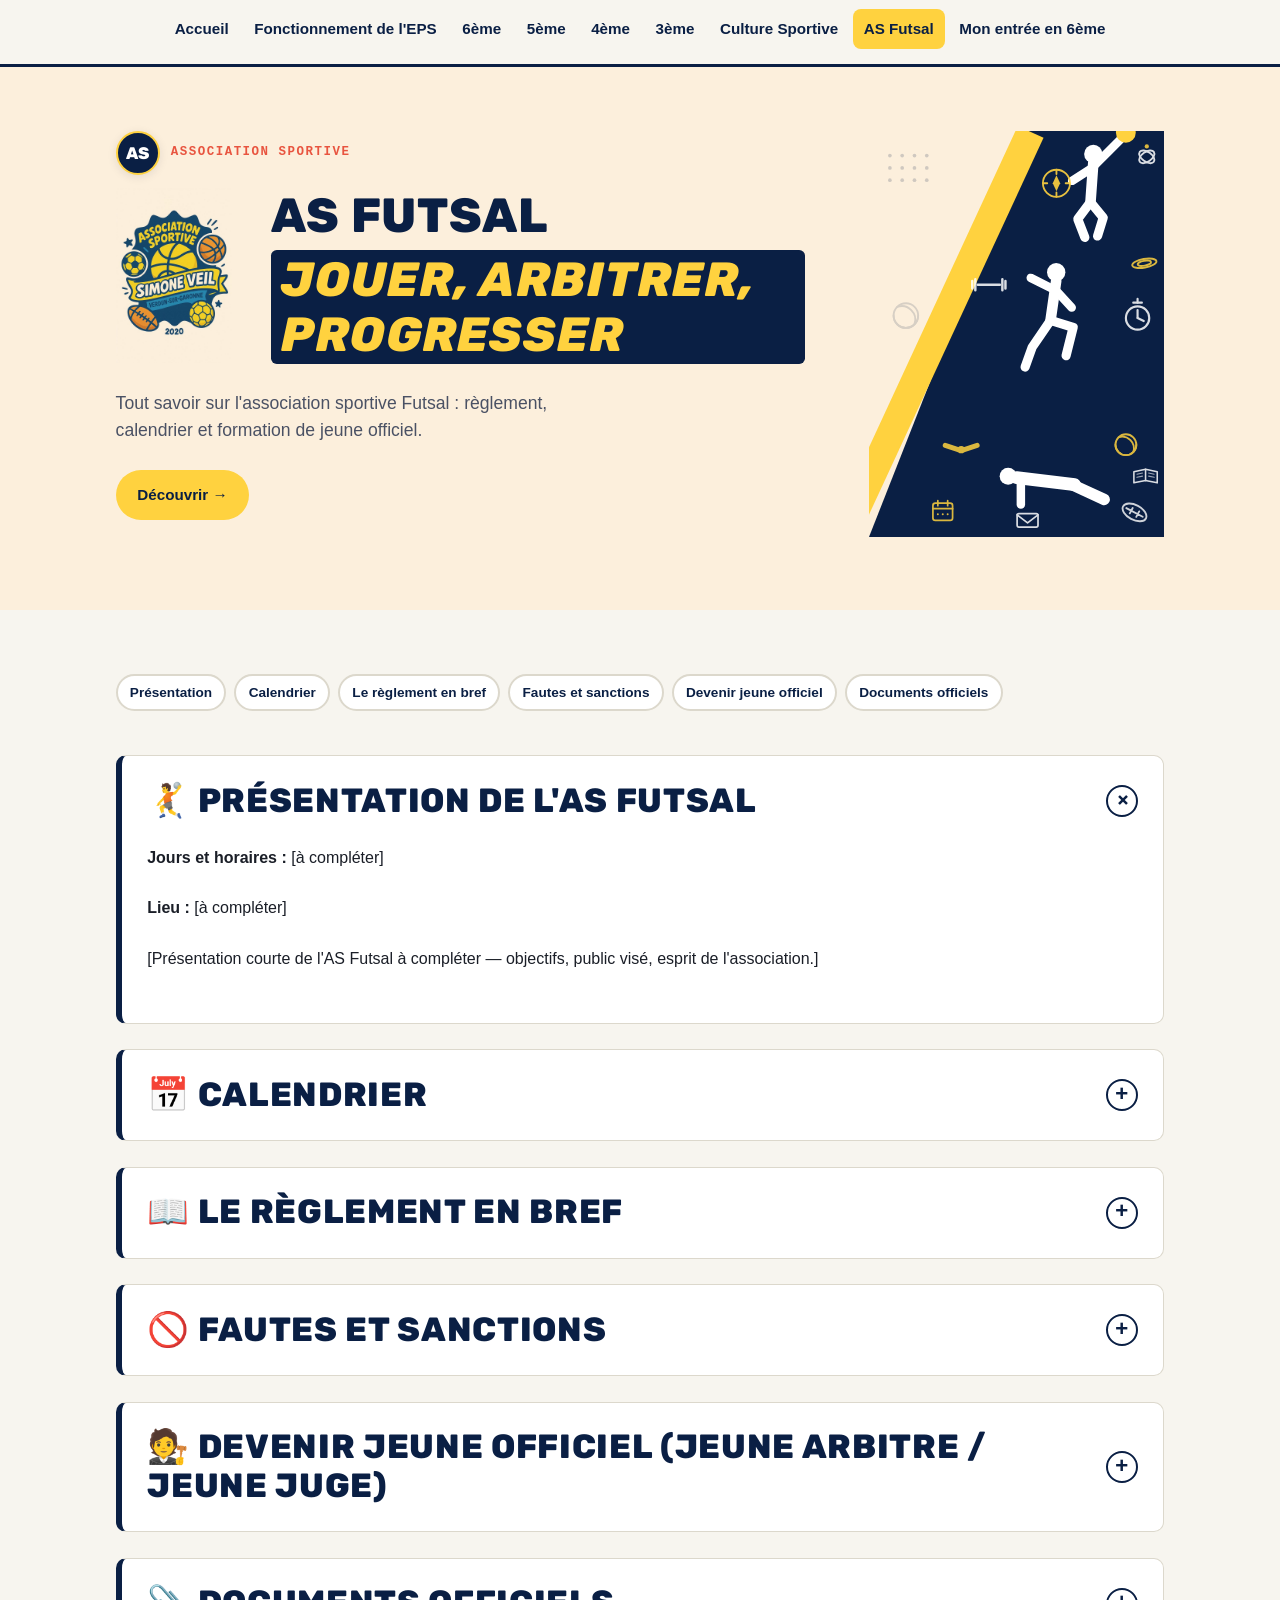
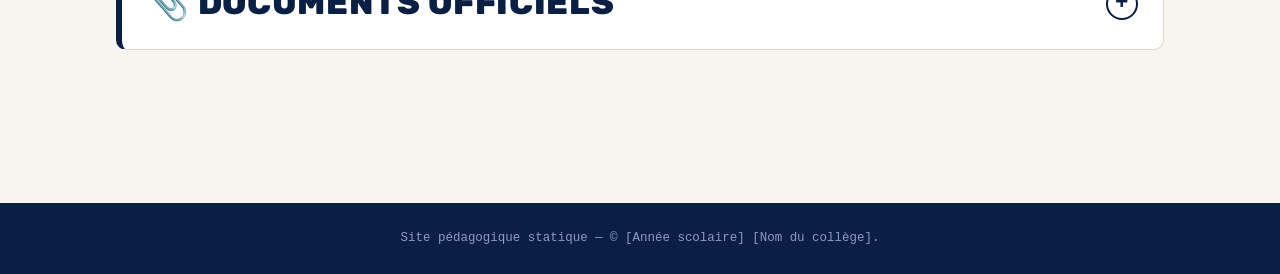
==== as-futsal.html @ 3f6b69a3 "Accueil : titre sur une ligne, 5 encarts avec boutons, menu déroulant, logo cliquable - Le titre du " ====
<!DOCTYPE html>
<html lang="fr">
<head>
  <meta charset="UTF-8">
  <meta name="viewport" content="width=device-width, initial-scale=1.0">
  <title>AS Futsal — Espace EPS</title>
  <meta name="description" content="Association Sportive Futsal : présentation, calendrier, règlement en bref, fautes et sanctions, devenir jeune officiel.">
  <!-- Police d'affichage "Rubik" (titres, dossards) chargee depuis Google Fonts.
       Le site reste utilisable sans elle : css/style.css prevoit une pile de
       polices systeme de secours si ce lien ne charge pas. -->
  <link rel="preconnect" href="https://fonts.googleapis.com">
  <link rel="preconnect" href="https://fonts.gstatic.com" crossorigin>
  <link href="https://fonts.googleapis.com/css2?family=Rubik:wght@500;700;800;900&display=swap" rel="stylesheet">
  <link rel="stylesheet" href="css/style.css">
</head>
<body>
  <a class="skip-link" href="#main-content">Aller au contenu principal</a>

  <header class="site-header">
    <div class="site-header__inner">
      <button class="nav-toggle" type="button" aria-expanded="false" aria-controls="main-nav">
        <span class="visually-hidden">Ouvrir le menu</span>
        <span class="nav-toggle__bar"></span>
        <span class="nav-toggle__bar"></span>
        <span class="nav-toggle__bar"></span>
      </button>
      <nav class="main-nav" id="main-nav" aria-label="Navigation principale">
        <ul class="main-nav__list">
          <li><a href="index.html">Accueil</a></li>
          <li><a href="eps-generale.html">Fonctionnement de l'EPS</a></li>
          <li><a href="niveau-6e.html">6ème</a></li>
          <li><a href="niveau-5e.html">5ème</a></li>
          <li><a href="niveau-4e.html">4ème</a></li>
          <li><a href="niveau-3e.html">3ème</a></li>
          <li><a href="culture-sportive.html">Culture Sportive</a></li>
          <li><a href="as-futsal.html">AS Futsal</a></li>
          <li><a href="prof-principal-6e.html">Mon entrée en 6ème</a></li>
        </ul>
      </nav>
    </div>
  </header>

  <main id="main-content">
    <!-- HERO — meme structure que sur les autres pages. -->
    <section class="site-hero">
      <div class="container site-hero__inner">
        <div class="site-hero__text">
          <div class="site-hero__kicker">
            <span class="dossard dossard--sm" aria-hidden="true">AS</span>
            <p class="eyebrow">Association sportive</p>
          </div>
          <div class="site-hero__lockup">
            <a class="site-hero__logo-link" href="index.html" aria-label="Retour à l'accueil">
              <img class="site-hero__logo" src="assets/logo-as-simone-veil.jpg" alt="">
            </a>
            <h1>
              <span class="hero-title__line1">AS Futsal</span>
              <span class="hero-title__accent">Jouer, arbitrer, progresser</span>
            </h1>
          </div>
          <p class="lede">Tout savoir sur l'association sportive Futsal : règlement, calendrier et formation de jeune officiel.</p>
          <p><a class="btn btn--primary" href="#presentation">Découvrir →</a></p>
        </div>
        <div class="site-hero__visual">
          <img src="assets/hero-illustration.svg" alt="" width="380" height="522">
        </div>
      </div>
    </section>

    <section class="section">
      <div class="container">

        <!-- Navigation rapide -->
        <ul class="quick-nav">
          <li><a href="#presentation">Présentation</a></li>
          <li><a href="#calendrier">Calendrier</a></li>
          <li><a href="#reglement">Le règlement en bref</a></li>
          <li><a href="#fautes-sanctions">Fautes et sanctions</a></li>
          <li><a href="#jeune-officiel">Devenir jeune officiel</a></li>
          <li><a href="#documents">Documents officiels</a></li>
        </ul>

        <!-- PRESENTATION -->
        <details class="info-card" id="presentation" open>
          <summary>
            <h2>🤾 Présentation de l'AS Futsal</h2>
            <span class="info-card__toggle" aria-hidden="true">+</span>
          </summary>
          <div class="info-card__body">
            <!-- MODIFIER ICI : jours et horaires d'entrainement, lieu -->
            <p><strong>Jours et horaires :</strong> [à compléter]</p>
            <p><strong>Lieu :</strong> [à compléter]</p>
            <p>[Présentation courte de l'AS Futsal à compléter — objectifs, public visé, esprit de l'association.]</p>
          </div>
        </details>

        <!-- CALENDRIER -->
        <details class="info-card" id="calendrier">
          <summary>
            <h2>📅 Calendrier</h2>
            <span class="info-card__toggle" aria-hidden="true">+</span>
          </summary>
          <div class="info-card__body">
            <p>Les entraînements, compétitions et dates importantes de l'année, triés du plus proche au plus lointain.</p>
            <ul class="calendar-list" id="calendrier-liste"></ul>
            <p class="calendar-empty" id="calendrier-vide">Calendrier à venir.</p>

            <!-- COMMENT AJOUTER UN EVENEMENT ?
                 Modifiez le tableau FUTSAL_CALENDRIER ci-dessous. Chaque
                 evenement suit ce modele (voir l'exemple en commentaire) :

                 { date: "2026-09-15", titre: "Entraînement", lieu: "Gymnase du collège", type: "entrainement" }

                 - date : format AAAA-MM-JJ
                 - type : "entrainement", "competition" ou "date-importante"
                 - lieu : facultatif
                 Le tableau est vide par defaut : la page affichera alors
                 "Calendrier à venir" a la place de la liste. -->
            <script>
              window.FUTSAL_CALENDRIER = window.FUTSAL_CALENDRIER || [];
              window.FUTSAL_CALENDRIER = window.FUTSAL_CALENDRIER.concat([
                // Exemple (à décommenter et modifier pour ajouter un vrai événement) :
                // { date: "2026-09-15", titre: "Entraînement", lieu: "Gymnase du collège", type: "entrainement" },
                // { date: "2026-11-20", titre: "Plateau UNSS Futsal", lieu: "À définir", type: "competition" },
              ]);
            </script>
          </div>
        </details>

        <!-- LE REGLEMENT EN BREF -->
        <details class="info-card" id="reglement">
          <summary>
            <h2>📖 Le règlement en bref</h2>
            <span class="info-card__toggle" aria-hidden="true">+</span>
          </summary>
          <div class="info-card__body">

            <p><strong>Terrain et matériel</strong></p>
            <ul>
              <li>Terrain de hand-ball (intérieur ou extérieur), 38 à 42 m de long, 18 à 22 m de large.</li>
              <li>Buts de 3 m sur 2 m.</li>
              <li>Ballon spécifique futsal de taille 4.</li>
            </ul>

            <p><strong>Les joueurs</strong></p>
            <ul>
              <li>5 joueurs par équipe dont le gardien, jusqu'à 5 remplaçants (10 joueurs maximum par match).</li>
              <li>Remplacements illimités, dans une zone dédiée près de la ligne médiane.</li>
              <li>Si une équipe se retrouve à moins de 3 joueurs (2 joueurs + gardien), le match est arrêté et l'adversaire gagne 3-0.</li>
            </ul>

            <p><strong>Équipement obligatoire</strong></p>
            <ul>
              <li>Protège-tibias.</li>
              <li>Chaussures type tennis/futsal (semelles non marquantes).</li>
              <li>Maillots, shorts et chaussettes identiques pour tous les joueurs.</li>
              <li>Bijoux interdits.</li>
            </ul>

            <p><strong>Le gardien de but</strong></p>
            <ul>
              <li>Doit relancer le ballon dans les 4 secondes lorsqu'il est dans sa moitié de terrain.</li>
              <li>Ne peut toucher le ballon qu'une seule fois par possession dans sa moitié de terrain.</li>
              <li>Ne peut pas prendre à la main une passe en retrait faite volontairement au pied par un coéquipier (sinon coup franc indirect).</li>
            </ul>

            <div class="callout callout--info">
              <h3>Pas de hors-jeu !</h3>
              <p>Contrairement au football, il n'y a <strong>pas de hors-jeu</strong> en futsal.</p>
            </div>

            <p><strong>Distances réglementaires</strong></p>
            <ul>
              <li><strong>5 mètres</strong> pour les adversaires sur une touche, un corner ou un coup franc.</li>
              <li><strong>3 mètres</strong> (en dehors du rond central) au coup d'envoi, avec tous les joueurs de l'équipe qui engage dans leur propre moitié de terrain.</li>
            </ul>

            <p><strong>Le délai des 4 secondes</strong></p>
            <p>Un joueur a 4 secondes pour exécuter une touche, un corner ou un coup franc. Au-delà, coup franc indirect à l'adversaire (ou balle au gardien si c'était un corner).</p>

            <p><strong>Durée des matchs</strong></p>
            <p>La durée varie selon le niveau (collège, lycée) et le nombre de matchs prévus dans la journée.</p>
            <div class="table-wrap">
              <table>
                <thead><tr><th>Situation</th><th>Durée</th></tr></thead>
                <tbody>
                  <tr><td>Match unique dans la journée</td><td>2 x 20 minutes (temps non décompté)</td></tr>
                  <tr><td>Plusieurs matchs dans la journée</td><td>[à ajuster selon le nombre de matchs]</td></tr>
                  <tr><td>Niveau lycée</td><td>[à ajuster]</td></tr>
                </tbody>
              </table>
            </div>
          </div>
        </details>

        <!-- FAUTES ET SANCTIONS -->
        <details class="info-card" id="fautes-sanctions">
          <summary>
            <h2>🚫 Fautes et sanctions</h2>
            <span class="info-card__toggle" aria-hidden="true">+</span>
          </summary>
          <div class="info-card__body">
            <div class="callout callout--info">
              <h3>Le contact est interdit</h3>
              <p>Pour prendre le ballon à l'adversaire, le contact est interdit : pas de charge, pas de tacle en duel.</p>
            </div>

            <p><strong>Coup franc direct (CFD)</strong> — exemples de fautes concernées :</p>
            <ul>
              <li>Donner ou essayer de donner un coup de pied à l'adversaire.</li>
              <li>Faire un croche-pied.</li>
              <li>Charger un adversaire (même de l'épaule).</li>
              <li>Toucher intentionnellement le ballon de la main.</li>
              <li>Tacler un adversaire en duel.</li>
              <li>Tenir un adversaire.</li>
            </ul>

            <p><strong>Coup franc indirect (CFI)</strong> — exemples de fautes concernées :</p>
            <ul>
              <li>Jouer de manière dangereuse.</li>
              <li>Effectuer un changement de joueur hors zone, ou avant que le remplacé soit sorti.</li>
              <li>Gêner volontairement le gardien lors de sa relance.</li>
              <li>Perdre seul sa chaussure ou un protège-tibia.</li>
              <li>Ne pas respecter la règle des 4 secondes.</li>
              <li>Pour le gardien : prendre le ballon à la main sur une passe en retrait, ou le retoucher deux fois de suite dans la même possession.</li>
            </ul>

            <p><strong>Fautes collectives</strong></p>
            <p>Seuls les coups francs directs comptent comme fautes collectives. Au-delà d'un certain nombre de fautes cumulées par équipe dans la période, l'équipe adverse obtient un coup de pied de pénalité à 9 mètres. Le compteur est remis à zéro à la mi-temps.</p>
            <div class="table-wrap">
              <table>
                <thead><tr><th>Durée de la période</th><th>Nombre de fautes avant pénalité à 9 m</th></tr></thead>
                <tbody>
                  <tr><td>[à compléter selon le règlement officiel]</td><td>[à compléter]</td></tr>
                  <tr><td>[à compléter selon le règlement officiel]</td><td>[à compléter]</td></tr>
                </tbody>
              </table>
            </div>
            <p class="text-mono">Valeurs exactes à reprendre dans le règlement officiel UNSS Futsal (voir « Documents officiels »).</p>

            <p><strong>Les trois sanctions administratives</strong></p>
            <div class="sanction-cards">
              <div class="sanction-card sanction-card--blanc">
                <span class="sanction-card__swatch" aria-hidden="true"></span>
                <h4>Carton blanc</h4>
                <p>Mise en garde, aucune sanction sportive. Une seule fois par équipe et par match.</p>
                <p>Exemples : simulation, désapprobation, retrait de maillot.</p>
              </div>
              <div class="sanction-card sanction-card--jaune">
                <span class="sanction-card__swatch" aria-hidden="true"></span>
                <h4>Carton jaune</h4>
                <p>Exclusion temporaire de <strong>2 minutes</strong> + <strong>3 points</strong> de pénalité pour l'équipe.</p>
                <p>Mêmes motifs que le carton blanc en cas de récidive, ou pour avoir fait perdre du temps volontairement.</p>
              </div>
              <div class="sanction-card sanction-card--rouge">
                <span class="sanction-card__swatch" aria-hidden="true"></span>
                <h4>Carton rouge</h4>
                <p>Exclusion <strong>définitive</strong> du joueur pour le match + <strong>4 minutes</strong> d'infériorité numérique + <strong>5 points</strong> de pénalité.</p>
                <p>Faute grossière, comportement violent, crachat, insulte, ou occasion de but manifeste annulée. Un 2<sup>e</sup> carton jaune dans le même match entraîne aussi un carton rouge.</p>
              </div>
            </div>

            <p><strong>Séance de tirs au but</strong></p>
            <p>En cas d'égalité en fin de match : 5 tireurs par équipe, puis mort subite si l'égalité persiste.</p>
          </div>
        </details>

        <!-- DEVENIR JEUNE OFFICIEL -->
        <details class="info-card" id="jeune-officiel">
          <summary>
            <h2>🧑‍⚖️ Devenir jeune officiel (jeune arbitre / jeune juge)</h2>
            <span class="info-card__toggle" aria-hidden="true">+</span>
          </summary>
          <div class="info-card__body">

            <p><strong>Pourquoi devenir jeune officiel ?</strong></p>
            <ul>
              <li>Apprendre à faire des choix et à les assumer.</li>
              <li>Prendre des décisions justes (sécurité, équité).</li>
              <li>Prendre des responsabilités au sein de l'AS.</li>
            </ul>

            <p><strong>Le principe du co-arbitrage</strong></p>
            <p>Deux jeunes arbitres se déplacent le long des lignes de touche, chacun d'un côté du terrain, <strong>toujours en diagonale</strong> l'un de l'autre : l'un reste proche de l'action, l'autre se positionne au niveau de l'avant-dernier défenseur. Jusqu'à 5 jeunes officiels peuvent intervenir sur un match (2 arbitres + 1 chronométreur + 1 responsable des fautes/feuille de match + 1 responsable des remplacements).</p>

            <figure class="rule-diagram">
              <svg viewBox="0 0 400 220" xmlns="http://www.w3.org/2000/svg" role="img" aria-labelledby="placement-diagram-title">
                <title id="placement-diagram-title">Schéma de terrain simplifié montrant le placement en diagonale des deux jeunes arbitres</title>
                <rect x="20" y="20" width="360" height="180" fill="#ffffff" stroke="#0a1f44" stroke-width="2" />
                <line x1="200" y1="20" x2="200" y2="200" stroke="#0a1f44" stroke-width="1.5" />
                <circle cx="200" cy="110" r="30" fill="none" stroke="#0a1f44" stroke-width="1.5" />
                <rect x="20" y="80" width="25" height="60" fill="none" stroke="#0a1f44" stroke-width="1.5" />
                <rect x="355" y="80" width="25" height="60" fill="none" stroke="#0a1f44" stroke-width="1.5" />
                <line x1="60" y1="40" x2="340" y2="180" stroke="#dcd8cc" stroke-width="2" stroke-dasharray="5 4" />
                <circle cx="60" cy="40" r="7" fill="#e8543f" />
                <circle cx="340" cy="180" r="7" fill="#0a1f44" />
                <g font-family="sans-serif" font-size="11" font-weight="700">
                  <text x="60" y="28" text-anchor="middle" fill="#e8543f">Arbitre A</text>
                  <text x="340" y="205" text-anchor="middle" fill="#0a1f44">Arbitre B</text>
                </g>
              </svg>
              <figcaption>Les deux jeunes arbitres se placent toujours en diagonale l'un de l'autre.</figcaption>
            </figure>

            <p><strong>Les gestes d'arbitrage à connaître</strong></p>
            <p>Voici les signaux essentiels — icônes originales, à titre indicatif (pas de reproduction des visuels du règlement officiel) :</p>

            <div class="referee-signs">
              <div class="referee-sign">
                <svg viewBox="0 0 60 70" width="60" height="70" xmlns="http://www.w3.org/2000/svg" role="img" aria-label="Coup d'envoi ou reprise du jeu">
                  <circle cx="30" cy="16" r="8" fill="#0a1f44" />
                  <path d="M30 24 L30 46" stroke="#0a1f44" stroke-width="5" stroke-linecap="round" fill="none" />
                  <path d="M30 46 L20 66 M30 46 L40 66" stroke="#0a1f44" stroke-width="5" stroke-linecap="round" fill="none" />
                  <path d="M30 28 L20 22" stroke="#0a1f44" stroke-width="4" stroke-linecap="round" fill="none" />
                  <path d="M30 28 L38 40" stroke="#0a1f44" stroke-width="4" stroke-linecap="round" fill="none" />
                  <circle cx="17" cy="20" r="3" fill="#e8543f" />
                </svg>
                <span class="referee-sign__label">Coup d'envoi / reprise</span>
              </div>

              <div class="referee-sign">
                <svg viewBox="0 0 60 70" width="60" height="70" xmlns="http://www.w3.org/2000/svg" role="img" aria-label="Rentrée de touche">
                  <circle cx="30" cy="16" r="8" fill="#0a1f44" />
                  <path d="M30 24 L30 46" stroke="#0a1f44" stroke-width="5" stroke-linecap="round" fill="none" />
                  <path d="M30 46 L20 66 M30 46 L40 66" stroke="#0a1f44" stroke-width="5" stroke-linecap="round" fill="none" />
                  <path d="M30 28 L50 24" stroke="#0a1f44" stroke-width="4" stroke-linecap="round" fill="none" />
                  <path d="M30 28 L20 40" stroke="#0a1f44" stroke-width="4" stroke-linecap="round" fill="none" />
                </svg>
                <span class="referee-sign__label">Rentrée de touche</span>
              </div>

              <div class="referee-sign">
                <svg viewBox="0 0 60 70" width="60" height="70" xmlns="http://www.w3.org/2000/svg" role="img" aria-label="Sortie de but">
                  <circle cx="30" cy="16" r="8" fill="#0a1f44" />
                  <path d="M30 24 L30 46" stroke="#0a1f44" stroke-width="5" stroke-linecap="round" fill="none" />
                  <path d="M30 46 L20 66 M30 46 L40 66" stroke="#0a1f44" stroke-width="5" stroke-linecap="round" fill="none" />
                  <path d="M30 28 L48 30" stroke="#0a1f44" stroke-width="4" stroke-linecap="round" fill="none" />
                  <path d="M30 28 L20 40" stroke="#0a1f44" stroke-width="4" stroke-linecap="round" fill="none" />
                  <rect x="48" y="20" width="10" height="8" fill="none" stroke="#0a1f44" stroke-width="1.5" />
                </svg>
                <span class="referee-sign__label">Sortie de but</span>
              </div>

              <div class="referee-sign">
                <svg viewBox="0 0 60 70" width="60" height="70" xmlns="http://www.w3.org/2000/svg" role="img" aria-label="Corner">
                  <circle cx="30" cy="16" r="8" fill="#0a1f44" />
                  <path d="M30 24 L30 46" stroke="#0a1f44" stroke-width="5" stroke-linecap="round" fill="none" />
                  <path d="M30 46 L20 66 M30 46 L40 66" stroke="#0a1f44" stroke-width="5" stroke-linecap="round" fill="none" />
                  <path d="M30 28 L46 38" stroke="#0a1f44" stroke-width="4" stroke-linecap="round" fill="none" />
                  <path d="M30 28 L20 40" stroke="#0a1f44" stroke-width="4" stroke-linecap="round" fill="none" />
                  <line x1="46" y1="15" x2="46" y2="38" stroke="#0a1f44" stroke-width="2" />
                  <path d="M46 15 L54 19 L46 23 Z" fill="#e8543f" />
                </svg>
                <span class="referee-sign__label">Corner</span>
              </div>

              <div class="referee-sign">
                <svg viewBox="0 0 60 70" width="60" height="70" xmlns="http://www.w3.org/2000/svg" role="img" aria-label="Coup franc direct ou pénalty">
                  <circle cx="30" cy="16" r="8" fill="#0a1f44" />
                  <path d="M30 24 L30 46" stroke="#0a1f44" stroke-width="5" stroke-linecap="round" fill="none" />
                  <path d="M30 46 L20 66 M30 46 L40 66" stroke="#0a1f44" stroke-width="5" stroke-linecap="round" fill="none" />
                  <path d="M30 28 L48 42" stroke="#0a1f44" stroke-width="4" stroke-linecap="round" fill="none" />
                  <path d="M30 28 L20 40" stroke="#0a1f44" stroke-width="4" stroke-linecap="round" fill="none" />
                </svg>
                <span class="referee-sign__label">Coup franc direct / pénalty</span>
              </div>

              <div class="referee-sign">
                <svg viewBox="0 0 60 70" width="60" height="70" xmlns="http://www.w3.org/2000/svg" role="img" aria-label="Coup franc indirect">
                  <circle cx="30" cy="16" r="8" fill="#0a1f44" />
                  <path d="M30 24 L30 46" stroke="#0a1f44" stroke-width="5" stroke-linecap="round" fill="none" />
                  <path d="M30 46 L20 66 M30 46 L40 66" stroke="#0a1f44" stroke-width="5" stroke-linecap="round" fill="none" />
                  <path d="M30 28 L30 6" stroke="#0a1f44" stroke-width="4" stroke-linecap="round" fill="none" />
                  <path d="M30 28 L20 40" stroke="#0a1f44" stroke-width="4" stroke-linecap="round" fill="none" />
                </svg>
                <span class="referee-sign__label">Coup franc indirect</span>
              </div>

              <div class="referee-sign">
                <svg viewBox="0 0 60 70" width="60" height="70" xmlns="http://www.w3.org/2000/svg" role="img" aria-label="Décompte des 4 secondes">
                  <circle cx="30" cy="16" r="8" fill="#0a1f44" />
                  <path d="M30 24 L30 46" stroke="#0a1f44" stroke-width="5" stroke-linecap="round" fill="none" />
                  <path d="M30 46 L20 66 M30 46 L40 66" stroke="#0a1f44" stroke-width="5" stroke-linecap="round" fill="none" />
                  <path d="M30 28 L18 14" stroke="#0a1f44" stroke-width="4" stroke-linecap="round" fill="none" />
                  <path d="M30 28 L38 40" stroke="#0a1f44" stroke-width="4" stroke-linecap="round" fill="none" />
                  <path d="M18 14 L12 6 M18 14 L15 4 M18 14 L19 4 M18 14 L23 6" stroke="#0a1f44" stroke-width="2" stroke-linecap="round" />
                </svg>
                <span class="referee-sign__label">Décompte des 4 secondes</span>
              </div>

              <div class="referee-sign">
                <svg viewBox="0 0 60 70" width="60" height="70" xmlns="http://www.w3.org/2000/svg" role="img" aria-label="Avantage">
                  <circle cx="30" cy="16" r="8" fill="#0a1f44" />
                  <path d="M30 24 L30 46" stroke="#0a1f44" stroke-width="5" stroke-linecap="round" fill="none" />
                  <path d="M30 46 L20 66 M30 46 L40 66" stroke="#0a1f44" stroke-width="5" stroke-linecap="round" fill="none" />
                  <path d="M30 28 L48 26" stroke="#0a1f44" stroke-width="4" stroke-linecap="round" fill="none" />
                  <path d="M30 34 L46 34" stroke="#0a1f44" stroke-width="4" stroke-linecap="round" fill="none" />
                </svg>
                <span class="referee-sign__label">Avantage</span>
              </div>

              <div class="referee-sign">
                <svg viewBox="0 0 60 70" width="60" height="70" xmlns="http://www.w3.org/2000/svg" role="img" aria-label="Temps mort">
                  <circle cx="30" cy="16" r="8" fill="#0a1f44" />
                  <path d="M30 24 L30 46" stroke="#0a1f44" stroke-width="5" stroke-linecap="round" fill="none" />
                  <path d="M30 46 L20 66 M30 46 L40 66" stroke="#0a1f44" stroke-width="5" stroke-linecap="round" fill="none" />
                  <path d="M30 28 L20 40 M30 28 L40 40" stroke="#0a1f44" stroke-width="4" stroke-linecap="round" fill="none" />
                  <path d="M40 12 L54 12 M47 12 L47 22" stroke="#e8543f" stroke-width="3" stroke-linecap="round" />
                </svg>
                <span class="referee-sign__label">Temps mort</span>
              </div>

              <div class="referee-sign">
                <svg viewBox="0 0 60 70" width="60" height="70" xmlns="http://www.w3.org/2000/svg" role="img" aria-label="Mise en garde, carton blanc">
                  <circle cx="30" cy="16" r="8" fill="#0a1f44" />
                  <path d="M30 24 L30 46" stroke="#0a1f44" stroke-width="5" stroke-linecap="round" fill="none" />
                  <path d="M30 46 L20 66 M30 46 L40 66" stroke="#0a1f44" stroke-width="5" stroke-linecap="round" fill="none" />
                  <path d="M30 28 L18 10" stroke="#0a1f44" stroke-width="4" stroke-linecap="round" fill="none" />
                  <path d="M30 28 L38 40" stroke="#0a1f44" stroke-width="4" stroke-linecap="round" fill="none" />
                  <rect x="12" y="0" width="11" height="15" rx="1.5" fill="#ffffff" stroke="#0a1f44" stroke-width="1.5" />
                </svg>
                <span class="referee-sign__label">Mise en garde (carton blanc)</span>
              </div>

              <div class="referee-sign">
                <svg viewBox="0 0 60 70" width="60" height="70" xmlns="http://www.w3.org/2000/svg" role="img" aria-label="Avertissement, carton jaune ou rouge">
                  <circle cx="30" cy="16" r="8" fill="#0a1f44" />
                  <path d="M30 24 L30 46" stroke="#0a1f44" stroke-width="5" stroke-linecap="round" fill="none" />
                  <path d="M30 46 L20 66 M30 46 L40 66" stroke="#0a1f44" stroke-width="5" stroke-linecap="round" fill="none" />
                  <path d="M30 28 L18 10" stroke="#0a1f44" stroke-width="4" stroke-linecap="round" fill="none" />
                  <path d="M30 28 L38 40" stroke="#0a1f44" stroke-width="4" stroke-linecap="round" fill="none" />
                  <rect x="12" y="0" width="11" height="7.5" fill="#ffd23f" stroke="#0a1f44" stroke-width="1.5" />
                  <rect x="12" y="7.5" width="11" height="7.5" fill="#e8543f" stroke="#0a1f44" stroke-width="1.5" />
                </svg>
                <span class="referee-sign__label">Avertissement (jaune / rouge)</span>
              </div>
            </div>

            <p><strong>Quand siffler / ne pas siffler</strong></p>
            <div class="grid grid--2">
              <div class="callout callout--success">
                <h3>✅ Coup de sifflet obligatoire</h3>
                <ul class="mb-0">
                  <li>Coup d'envoi (début de match ou après un but).</li>
                  <li>Interruption du jeu suite à une faute, ou fin du match.</li>
                  <li>Signal pour tirer un coup franc direct ou un pénalty.</li>
                  <li>Reprise du jeu après une blessure.</li>
                </ul>
              </div>
              <div class="callout callout--neutral">
                <h3>◻️ Coup de sifflet pas nécessaire</h3>
                <ul class="mb-0">
                  <li>Touche.</li>
                  <li>Corner.</li>
                  <li>But.</li>
                  <li>Reprise du jeu après une balle à terre.</li>
                </ul>
              </div>
            </div>

            <p><strong>Quiz d'entraînement « Jeune arbitre »</strong></p>
            <div class="quiz" data-quiz-id="jeune-arbitre-futsal">
              <div class="quiz-questions"></div>
              <button type="button" class="btn btn--primary quiz-submit">Valider mes réponses</button>
              <div class="quiz-result" role="status" hidden></div>
            </div>
            <script>
              window.QUIZ_DATA = window.QUIZ_DATA || {};
              window.QUIZ_DATA['jeune-arbitre-futsal'] = [
                { question: "Combien de joueurs de champ (gardien compris) une équipe aligne-t-elle sur le terrain ?", options: ["5 joueurs dont le gardien", "6 joueurs dont le gardien", "4 joueurs sans gardien"], correct: 0 },
                { question: "Combien de joueurs maximum peuvent figurer sur la feuille de match ?", options: ["8", "10 (5 titulaires + 5 remplaçants)", "12"], correct: 1 },
                { question: "Un remplaçant entre sur le terrain avant que son coéquipier ne soit sorti : que siffle l'arbitre ?", options: ["Un coup franc direct", "Un coup franc indirect, à l'endroit où se trouvait le ballon", "Un carton jaune automatique"], correct: 1 },
                { question: "Combien de temps le gardien de but a-t-il pour relancer le ballon dans sa moitié de terrain ?", options: ["4 secondes", "8 secondes", "10 secondes"], correct: 0 },
                { question: "Le gardien peut-il prendre à la main une passe en retrait volontaire d'un coéquipier ?", options: ["Oui, toujours", "Non, sinon coup franc indirect", "Oui, une seule fois par mi-temps"], correct: 1 },
                { question: "Quel équipement est obligatoire pour tous les joueurs ?", options: ["Protège-tibias, chaussures adaptées, maillot/short/chaussettes identiques", "Uniquement des chaussures de running", "Aucun équipement spécifique"], correct: 0 },
                { question: "Un joueur tacle un adversaire en duel : quelle sanction ?", options: ["Coup franc indirect", "Coup franc direct", "Aucune, le contact est autorisé"], correct: 1 },
                { question: "Un joueur ne respecte pas la règle des 4 secondes sur un coup franc : quelle sanction ?", options: ["Coup franc indirect à l'équipe adverse", "Carton rouge immédiat", "Le match est arrêté"], correct: 0 },
                { question: "Sur une touche, un corner ou un coup franc, à quelle distance minimale doivent se tenir les joueurs adverses ?", options: ["3 mètres", "5 mètres", "9 mètres"], correct: 1 },
                { question: "Au coup d'envoi, à quelle distance doivent se tenir les joueurs adverses, et où doivent être les joueurs de l'équipe qui engage ?", options: ["5 mètres, et dans la moitié adverse", "3 mètres (hors du rond central), et tous dans leur propre moitié de terrain", "Aucune distance n'est imposée"], correct: 1 },
                { question: "Dans quel cas l'arbitre n'a-t-il pas besoin de siffler ?", options: ["Touche, corner, but, ou reprise du jeu après une balle à terre", "Coup d'envoi du match", "Coup franc direct"], correct: 0 },
                { question: "Un joueur crache sur un adversaire : quelle sanction ?", options: ["Carton jaune", "Carton blanc", "Carton rouge (exclusion définitive)"], correct: 2 }
              ];
            </script>
          </div>
        </details>

        <!-- DOCUMENTS OFFICIELS -->
        <details class="info-card" id="documents">
          <summary>
            <h2>📎 Documents officiels</h2>
            <span class="info-card__toggle" aria-hidden="true">+</span>
          </summary>
          <div class="info-card__body">
            <!-- MODIFIER ICI : ajoutez les liens de telechargement des documents officiels -->
            <ul>
              <li><a href="#">Règlement complet UNSS Futsal (PDF à ajouter)</a></li>
              <li><a href="#">Livret jeune arbitre / jeune juge (PDF à ajouter)</a></li>
            </ul>
          </div>
        </details>

      </div>
    </section>
  </main>

  <footer class="site-footer">
    <div class="container site-footer__bottom">
      Site pédagogique statique — © [Année scolaire] [Nom du collège].
    </div>
  </footer>

  <script src="js/main.js" defer></script>
  <script src="js/quiz.js" defer></script>
  <script src="js/futsal-calendrier.js" defer></script>
</body>
</html>
---- css/style.css ----
/* ============================================================
   SITE EPS — FEUILLE DE STYLE PARTAGEE
   ------------------------------------------------------------
   Ce fichier est utilise par TOUTES les pages du site.
   Il est organise en grandes zones reperables par les titres
   ci-dessous (recherchez "====" pour naviguer rapidement).

   1. Variables (couleurs, polices, espacements)
   2. Reinitialisation de base + accessibilite
   3. Typographie generale
   4. Mise en page (conteneurs, grilles)
   5. En-tete (header) + navigation + menu hamburger
   6. Pied de page (footer)
   7. Composants : boutons, badges "dossard", cartes
   8. Separateurs "ligne de couloir" (pointilles)
   9. Filtre / recherche (page d'accueil)
   10. Fiches activite depliables (details/summary)
   11. Quiz interactif
   12. Alertes / encarts (info, succes, alerte)
   13. Tableaux (referentiels)
   14. Utilitaires
   15. Page d'accueil : navigation "pages" dans le hero + presentation
   ============================================================ */


/* ============================================================
   1. VARIABLES
   ------------------------------------------------------------
   Pour changer les couleurs du site entier, il suffit de
   modifier les valeurs ci-dessous.
   ============================================================ */
:root {
  /* Couleurs principales */
  --color-navy: #0a1f44;          /* bleu marine profond : couleur principale */
  --color-navy-light: #14336b;    /* bleu marine plus clair (survols, degrades) */
  --color-navy-soft: #1c2c52;     /* bleu marine attenue (fonds de blocs sombres) */
  --color-yellow: #ffd23f;        /* jaune "sifflet" : accent / boutons d'action */
  --color-yellow-dark: #e6ad00;   /* jaune fonce (survol des boutons) */
  --color-green: #2e7d4f;         /* vert : validation / reussite */
  --color-green-light: #e6f4ec;   /* vert tres clair : fond des messages de succes */
  --color-coral: #e8543f;         /* corail : alertes / informations importantes */
  --color-coral-light: #fdece8;   /* corail tres clair : fond des messages d'alerte */
  --color-orange: #e8871e;        /* orange "ballon" : clin d'oeil au logo de l'AS, accent secondaire */
  --color-red: #d64545;           /* rouge : en-tete "maitrise insuffisante" des grilles d'evaluation */
  --color-green-pale: #8fd19e;    /* vert clair mais lisible : en-tete "maitrise satisfaisante" (different de --color-green-light, trop pale pour un en-tete) */
  --color-chalk: #f7f5ef;         /* fond clair "craie" pour le contenu */
  --color-cream: #fcefdc;         /* couleur crème exacte du fond du logo, utilisee pour le hero */
  --color-white: #ffffff;
  --color-ink: #1a1e27;           /* couleur du texte courant (presque noir) */
  --color-ink-soft: #4a5164;      /* texte secondaire / legendes */
  --color-border: #dcd8cc;        /* bordures discretes sur fond clair */

  /* Typographies */
  /* Police d'affichage (titres, numeros de dossard) : Rubik, chargee
     depuis Google Fonts (voir la balise <link> dans le <head> de
     chaque page) — ronde et chaleureuse plutot que froide/condensee.
     La pile de secours (apres la virgule) s'applique seulement si la
     police ne peut pas se charger (site hors-ligne, etc.). */
  --font-display: "Rubik", "Segoe UI", "Helvetica Neue", Arial, sans-serif;
  /* Police de texte courant, lisible sur mobile */
  --font-body: -apple-system, "Segoe UI", Roboto, Helvetica, Arial, sans-serif;
  /* Police "chronometre" pour les petits labels / metadonnees */
  --font-mono: "SFMono-Regular", Consolas, "Liberation Mono", Menlo, monospace;

  /* Espacements (echelle simple) */
  --space-xs: 0.4rem;
  --space-sm: 0.8rem;
  --space-md: 1.6rem;
  --space-lg: 2.4rem;
  --space-xl: 4rem;

  /* Divers */
  --radius: 10px;
  --radius-lg: 18px;
  --shadow-card: 0 2px 10px rgba(10, 31, 68, 0.1);
  --shadow-card-hover: 0 6px 20px rgba(10, 31, 68, 0.18);
  --header-height: 64px;
  --max-width: 1100px;
}

/* ============================================================
   2. REINITIALISATION DE BASE + ACCESSIBILITE
   ============================================================ */
*,
*::before,
*::after {
  box-sizing: border-box;
}

html {
  scroll-behavior: smooth;
  scroll-padding-top: calc(var(--header-height) + 12px); /* evite que le header sticky cache les ancres */
}

body {
  margin: 0;
  font-family: var(--font-body);
  color: var(--color-ink);
  background: var(--color-chalk);
  line-height: 1.55;
  -webkit-font-smoothing: antialiased;
}

img,
picture,
svg {
  max-width: 100%;
  display: block;
}

a {
  color: var(--color-navy);
}

/* Focus clavier toujours visible (accessibilite) */
a:focus-visible,
button:focus-visible,
input:focus-visible,
select:focus-visible,
summary:focus-visible,
[tabindex]:focus-visible {
  outline: 3px solid var(--color-yellow);
  outline-offset: 2px;
  border-radius: 4px;
}

/* Lien d'evitement : permet aux lecteurs d'ecran / clavier de sauter le menu */
.skip-link {
  position: absolute;
  left: -999px;
  top: 0;
  background: var(--color-yellow);
  color: var(--color-navy);
  font-weight: 700;
  padding: var(--space-sm) var(--space-md);
  z-index: 1000;
  border-radius: 0 0 8px 0;
}

.skip-link:focus {
  left: 0;
}

@media (prefers-reduced-motion: reduce) {
  html {
    scroll-behavior: auto;
  }
  * {
    animation-duration: 0.01ms !important;
    animation-iteration-count: 1 !important;
    transition-duration: 0.01ms !important;
  }
}

/* ============================================================
   3. TYPOGRAPHIE GENERALE
   ============================================================ */
h1, h2, h3, h4 {
  font-family: var(--font-display);
  color: var(--color-navy);
  font-weight: 800;
  letter-spacing: 0.02em;
  line-height: 1.15;
  margin: 0 0 var(--space-sm);
  text-transform: uppercase;
}

h1 { font-size: clamp(1.9rem, 5vw, 3rem); }
h2 { font-size: clamp(1.5rem, 4vw, 2.1rem); }
h3 { font-size: clamp(1.15rem, 3vw, 1.5rem); text-transform: none; }
h4 { font-size: 1.05rem; text-transform: none; letter-spacing: 0; }

p {
  margin: 0 0 var(--space-md);
}

ul, ol {
  margin: 0 0 var(--space-md);
  padding-left: 1.3em;
}

li {
  margin-bottom: 0.35em;
}

.eyebrow {
  font-family: var(--font-mono);
  text-transform: uppercase;
  letter-spacing: 0.12em;
  font-size: 0.78rem;
  color: var(--color-coral);
  font-weight: 700;
}

.lede {
  font-size: 1.1rem;
  color: var(--color-ink-soft);
  max-width: 60ch;
}

/* ============================================================
   4. MISE EN PAGE
   ============================================================ */
.container {
  width: 100%;
  max-width: var(--max-width);
  margin: 0 auto;
  padding: 0 var(--space-md);
}

.section {
  padding: var(--space-xl) 0;
}

.section--tight {
  padding: var(--space-lg) 0;
}

.grid {
  display: grid;
  gap: var(--space-md);
  grid-template-columns: 1fr;
}

@media (min-width: 640px) {
  .grid--2 { grid-template-columns: repeat(2, 1fr); }
  .grid--3 { grid-template-columns: repeat(3, 1fr); }
}

@media (min-width: 900px) {
  .grid--4 { grid-template-columns: repeat(4, 1fr); }
}

/* ============================================================
   5. EN-TETE + NAVIGATION + MENU HAMBURGER
   ============================================================ */
.site-header {
  position: sticky;
  top: 0;
  z-index: 500;
  background: var(--color-chalk);
  border-bottom: 3px solid var(--color-navy);
}

.site-header__inner {
  max-width: var(--max-width);
  margin: 0 auto;
  padding: 0 var(--space-md);
  height: var(--header-height);
  display: flex;
  align-items: center;
  justify-content: center;
  gap: var(--space-md);
}

/* Bouton hamburger (visible seulement sur mobile/tablette) */
.nav-toggle {
  display: inline-flex;
  flex-direction: column;
  justify-content: center;
  align-items: center;
  gap: 5px;
  width: 44px;
  height: 44px;
  background: transparent;
  border: 2px solid var(--color-navy);
  border-radius: 8px;
  cursor: pointer;
  padding: 0;
}

.nav-toggle__bar {
  width: 20px;
  height: 2px;
  background: var(--color-navy);
  border-radius: 2px;
  transition: transform 0.2s ease, opacity 0.2s ease;
}

.nav-toggle[aria-expanded="true"] .nav-toggle__bar:nth-child(1) {
  transform: translateY(7px) rotate(45deg);
}
.nav-toggle[aria-expanded="true"] .nav-toggle__bar:nth-child(2) {
  opacity: 0;
}
.nav-toggle[aria-expanded="true"] .nav-toggle__bar:nth-child(3) {
  transform: translateY(-7px) rotate(-45deg);
}

.main-nav {
  position: absolute;
  top: var(--header-height);
  left: 0;
  right: 0;
  background: var(--color-chalk);
  border-bottom: 3px solid var(--color-navy);
  max-height: 0;
  overflow: hidden;
  transition: max-height 0.25s ease;
}

/* Menu deroulant sur mobile : la hauteur s'adapte au nombre de
   rubriques et la liste defile si elle depasse l'ecran, pour que la
   derniere entree reste toujours accessible. */
.main-nav.is-open {
  max-height: calc(100vh - var(--header-height));
  overflow-y: auto;
  -webkit-overflow-scrolling: touch;
  box-shadow: 0 12px 20px rgba(10, 31, 68, 0.15);
}

.main-nav__list {
  list-style: none;
  margin: 0;
  padding: var(--space-sm) var(--space-md) var(--space-md);
  display: flex;
  flex-direction: column;
  gap: 0.2rem;
}

.main-nav__list a {
  display: block;
  color: var(--color-navy);
  text-decoration: none;
  font-weight: 700;
  padding: 0.7rem 0.6rem;
  border-radius: 8px;
}

.main-nav__list a:hover,
.main-nav__list a:focus-visible {
  background: var(--color-white);
}

.main-nav__list a[aria-current="page"] {
  color: var(--color-navy);
  background: var(--color-yellow);
}

/* A partir d'une largeur "tablette large", le menu redevient horizontal */
@media (min-width: 860px) {
  .nav-toggle {
    display: none;
  }

  .main-nav {
    position: static;
    max-height: none;
    overflow: visible;
    background: transparent;
    border-bottom: none;
  }

  .main-nav__list {
    flex-direction: row;
    align-items: center;
    padding: 0;
    flex-wrap: wrap;
  }

  .main-nav__list a {
    padding: 0.5rem 0.7rem;
    font-size: 0.95rem;
  }
}

/* ============================================================
   6. PIED DE PAGE
   ============================================================ */
.site-footer {
  background: var(--color-navy);
  color: var(--color-white);
  margin-top: var(--space-xl);
}

.site-footer__bottom {
  padding: var(--space-md) 0;
  font-family: var(--font-mono);
  font-size: 0.78rem;
  color: #8f9ac2;
  text-align: center;
}

/* ============================================================
   7. COMPOSANTS : BOUTONS, BADGES "DOSSARD", CARTES
   ============================================================ */
.btn {
  display: inline-flex;
  align-items: center;
  gap: 0.5em;
  font-family: var(--font-body);
  font-weight: 700;
  font-size: 0.95rem;
  padding: 0.75em 1.3em;
  border-radius: 999px;
  border: 2px solid transparent;
  cursor: pointer;
  text-decoration: none;
  transition: transform 0.12s ease, box-shadow 0.12s ease;
}

.btn:hover {
  transform: translateY(-1px);
}

.btn--primary {
  background: var(--color-yellow);
  color: var(--color-navy);
}

.btn--primary:hover {
  background: var(--color-yellow-dark);
}

.btn--outline {
  background: transparent;
  border-color: var(--color-navy);
  color: var(--color-navy);
}

.btn--outline:hover {
  background: var(--color-navy);
  color: var(--color-white);
}

.btn--on-dark {
  border-color: var(--color-white);
  color: var(--color-white);
}

.btn--on-dark:hover {
  background: var(--color-white);
  color: var(--color-navy);
}

/* Badge circulaire numerote façon "dossard de course".
   Element signature du site, utilise pour les 4 niveaux. */
.dossard {
  --dossard-color: var(--color-navy);
  display: inline-flex;
  align-items: center;
  justify-content: center;
  width: 68px;
  height: 68px;
  border-radius: 50%;
  background: var(--dossard-color);
  color: var(--color-white);
  border: 3px solid var(--color-yellow);
  font-family: var(--font-display);
  font-size: 1.5rem;
  font-weight: 800;
  flex-shrink: 0;
  box-shadow: var(--shadow-card);
}

.dossard--sm {
  width: 44px;
  height: 44px;
  font-size: 1.05rem;
  border-width: 2px;
}

.dossard--lg {
  width: 96px;
  height: 96px;
  font-size: 2.1rem;
}

/* Carte generique (accueil, hub) */
.card {
  background: var(--color-white);
  border-radius: var(--radius-lg);
  padding: var(--space-md);
  box-shadow: var(--shadow-card);
  border: 1px solid var(--color-border);
  transition: box-shadow 0.15s ease, transform 0.15s ease;
}

a.card {
  display: block;
  text-decoration: none;
  color: inherit;
}

a.card:hover,
a.card:focus-visible {
  box-shadow: var(--shadow-card-hover);
  transform: translateY(-2px);
}

/* ============================================================
   8. SEPARATEURS "LIGNE DE COULOIR" (façon piste d'athletisme)
   ============================================================ */
.lane-divider {
  border: none;
  height: 0;
  margin: var(--space-lg) 0;
  border-top: 4px dashed var(--color-navy);
  opacity: 0.18;
}

.lane-divider--yellow {
  border-top-color: var(--color-yellow);
  opacity: 0.6;
}

.lane-divider--on-dark {
  border-top-color: var(--color-white);
  opacity: 0.25;
}

/* ============================================================
   9. FILTRE / RECHERCHE (page d'accueil)
   ============================================================ */
.filter-bar {
  background: var(--color-white);
  border: 1px solid var(--color-border);
  border-radius: var(--radius-lg);
  padding: var(--space-md);
  display: grid;
  gap: var(--space-sm);
  box-shadow: var(--shadow-card);
}

@media (min-width: 700px) {
  .filter-bar {
    grid-template-columns: 2fr 1fr 1fr auto;
    align-items: end;
  }
}

.filter-field label {
  display: block;
  font-family: var(--font-mono);
  font-size: 0.75rem;
  text-transform: uppercase;
  letter-spacing: 0.06em;
  color: var(--color-ink-soft);
  margin-bottom: 0.3rem;
}

.filter-field input,
.filter-field select {
  width: 100%;
  padding: 0.65em 0.8em;
  border: 2px solid var(--color-border);
  border-radius: 8px;
  font-family: var(--font-body);
  font-size: 1rem;
  background: var(--color-chalk);
  color: var(--color-ink);
}

.filter-field input:focus,
.filter-field select:focus {
  border-color: var(--color-navy);
  outline: none;
}

.filter-reset {
  background: transparent;
  border: 2px solid var(--color-navy);
  color: var(--color-navy);
  border-radius: 8px;
  padding: 0.65em 1em;
  font-weight: 700;
  cursor: pointer;
  white-space: nowrap;
}

.filter-reset:hover {
  background: var(--color-navy);
  color: var(--color-white);
}

.filter-count {
  font-family: var(--font-mono);
  font-size: 0.85rem;
  color: var(--color-ink-soft);
  margin: var(--space-md) 0 var(--space-sm);
}

.resource-grid {
  display: grid;
  gap: var(--space-sm);
  grid-template-columns: 1fr;
}

@media (min-width: 640px) {
  .resource-grid { grid-template-columns: repeat(2, 1fr); }
}
@media (min-width: 1000px) {
  .resource-grid { grid-template-columns: repeat(3, 1fr); }
}

.resource-card {
  display: flex;
  align-items: center;
  gap: var(--space-sm);
  background: var(--color-white);
  border: 1px solid var(--color-border);
  border-radius: var(--radius);
  padding: var(--space-sm) var(--space-md);
  text-decoration: none;
  color: inherit;
  transition: box-shadow 0.15s ease, transform 0.15s ease;
}

.resource-card:hover,
.resource-card:focus-visible {
  box-shadow: var(--shadow-card-hover);
  transform: translateY(-2px);
}

.resource-card__title {
  font-weight: 700;
  color: var(--color-navy);
  display: block;
}

.resource-card__meta {
  font-family: var(--font-mono);
  font-size: 0.75rem;
  color: var(--color-ink-soft);
  text-transform: uppercase;
  letter-spacing: 0.04em;
}

.resource-card[hidden] {
  display: none;
}

.filter-empty {
  text-align: center;
  padding: var(--space-lg);
  color: var(--color-ink-soft);
  font-style: italic;
}

/* ============================================================
   10. FICHES DEPLIABLES (details / summary)
   ------------------------------------------------------------
   Deux usages du meme composant visuel :
   - ".activity-card" : une activite sportive (pages niveau-XX.html)
   - ".info-card"      : une rubrique d'information (pages
     eps-generale.html et prof-principal-6e.html), pour eviter
     d'empiler tout le texte sur une seule page.
   ============================================================ */
.activity-card,
.info-card {
  background: var(--color-white);
  border: 1px solid var(--color-border);
  border-left: 6px solid var(--color-navy);
  border-radius: var(--radius);
  margin-bottom: var(--space-md);
  overflow: hidden;
}

.activity-card summary,
.info-card summary {
  cursor: pointer;
  list-style: none;
  padding: var(--space-md);
  display: flex;
  align-items: center;
  justify-content: space-between;
  gap: var(--space-md);
  font-family: var(--font-display);
  font-weight: 800;
}

.activity-card summary::-webkit-details-marker,
.info-card summary::-webkit-details-marker {
  display: none;
}

.activity-card summary h3,
.info-card summary h2,
.info-card summary h3 {
  margin: 0;
}

.activity-card__toggle,
.info-card__toggle {
  font-family: var(--font-mono);
  font-size: 1.4rem;
  color: var(--color-navy);
  border: 2px solid var(--color-navy);
  border-radius: 50%;
  width: 32px;
  height: 32px;
  flex-shrink: 0;
  display: flex;
  align-items: center;
  justify-content: center;
}

.activity-card[open] .activity-card__toggle,
.info-card[open] .info-card__toggle {
  transform: rotate(45deg);
}

.activity-card summary:hover .activity-card__toggle,
.info-card summary:hover .info-card__toggle {
  background: var(--color-yellow);
  border-color: var(--color-yellow);
}

.activity-card__body,
.info-card__body {
  padding: 0 var(--space-md) var(--space-md);
}

/* Groupe thematique de plusieurs info-card (ex. "Mes outils numeriques") */
.info-group {
  margin-bottom: var(--space-lg);
}

.info-group h2 {
  margin-bottom: var(--space-sm);
}

/* Navigation rapide en haut de page : une puce par rubrique,
   pour y acceder directement sans tout faire defiler. */
.quick-nav {
  list-style: none;
  margin: 0 0 var(--space-lg);
  padding: 0;
  display: flex;
  flex-wrap: wrap;
  gap: 0.5rem;
}

.quick-nav a {
  display: inline-block;
  background: var(--color-white);
  border: 2px solid var(--color-border);
  color: var(--color-navy);
  text-decoration: none;
  font-weight: 700;
  font-size: 0.85rem;
  padding: 0.45em 0.9em;
  border-radius: 999px;
}

.quick-nav a:hover,
.quick-nav a:focus-visible {
  border-color: var(--color-orange);
  background: var(--color-chalk);
}

.rubrique {
  padding-top: var(--space-md);
  border-top: 1px dashed var(--color-border);
}

.rubrique:first-child {
  border-top: none;
  padding-top: 0;
}

.rubrique h4 {
  color: var(--color-navy);
  margin-bottom: 0.5em;
}

.rubrique--optional {
  background: var(--color-chalk);
  border-radius: var(--radius);
  padding: var(--space-sm) var(--space-md);
  border-top: none;
}

.video-placeholder {
  background: var(--color-navy);
  color: var(--color-white);
  border-radius: var(--radius);
  padding: var(--space-md);
  font-family: var(--font-mono);
  font-size: 0.85rem;
  display: flex;
  align-items: center;
  gap: 0.6em;
}

.video-placeholder a {
  color: var(--color-yellow);
}

.video-list a {
  font-weight: 600;
}

.lexique {
  display: grid;
  gap: 0.6em;
}

.lexique dt {
  font-weight: 700;
  color: var(--color-navy);
}

.lexique dd {
  margin: 0 0 0.4em;
  color: var(--color-ink-soft);
}

/* ============================================================
   11. QUIZ INTERACTIF
   ============================================================ */
.quiz-question {
  margin-bottom: var(--space-md);
  padding: var(--space-sm) var(--space-md);
  background: var(--color-chalk);
  border-radius: var(--radius);
}

.quiz-question p {
  margin: 0 0 0.6em;
  font-weight: 700;
}

.quiz-question ul {
  list-style: none;
  margin: 0;
  padding: 0;
  display: grid;
  gap: 0.4em;
}

.quiz-question label {
  display: flex;
  align-items: flex-start;
  gap: 0.6em;
  padding: 0.5em 0.7em;
  border-radius: 8px;
  border: 2px solid var(--color-border);
  background: var(--color-white);
  cursor: pointer;
}

.quiz-question label:hover {
  border-color: var(--color-navy);
}

.quiz-question input[type="radio"] {
  margin-top: 0.25em;
}

.quiz-question.is-correct label.is-selected {
  border-color: var(--color-green);
  background: var(--color-green-light);
}

.quiz-question.is-incorrect label.is-selected {
  border-color: var(--color-coral);
  background: var(--color-coral-light);
}

.quiz-question label.is-answer:not(.is-selected) {
  border-color: var(--color-green);
}

.quiz-result {
  margin-top: var(--space-md);
  padding: var(--space-md);
  border-radius: var(--radius);
  background: var(--color-navy);
  color: var(--color-white);
  font-family: var(--font-display);
  font-size: 1.2rem;
  text-align: center;
}

.quiz-submit {
  margin-top: var(--space-sm);
}

/* ============================================================
   11bis. AUTO-EVALUATION
   ------------------------------------------------------------
   Pour chaque critere de la grille d'evaluation, l'eleve choisit
   son niveau de maitrise ressenti parmi 4 puces colorees (memes
   couleurs que les en-tetes des grilles). Le score est calcule
   proportionnellement sur 20, quel que soit le total de points
   reel de la grille source (js/autoeval.js).
   ============================================================ */
.autoeval-item {
  margin-bottom: var(--space-md);
  padding: var(--space-sm) var(--space-md);
  background: var(--color-chalk);
  border-radius: var(--radius);
  border-left: 5px solid var(--color-border);
}

/* Code couleur par role : chaque role d'une activite recoit un gris
   d'un degrade different (le plus soutenu pour le 1er role rencontre)
   pour regrouper visuellement ses criteres, attribue automatiquement
   par js/autoeval.js selon l'ordre d'apparition des roles. */
.autoeval-item--role-0 { background: #d6d3ca; border-left-color: #9c9789; }
.autoeval-item--role-1 { background: #e3e0d8; border-left-color: #b7b2a2; }
.autoeval-item--role-2 { background: #eeece6; border-left-color: #cac5b6; }
.autoeval-item--role-3 { background: #f5f4f0; border-left-color: #ddd8ca; }
.autoeval-item--role-4 { background: #faf9f7; border-left-color: #e8e4d9; }

.autoeval-item__title {
  margin: 0 0 0.6em;
  font-weight: 700;
}

.autoeval-item__role {
  color: var(--color-ink-soft);
  font-weight: 400;
}

.autoeval-options {
  list-style: none;
  margin: 0;
  padding: 0;
  display: grid;
  gap: 0.5em;
}

@media (min-width: 640px) {
  .autoeval-options {
    grid-template-columns: repeat(4, 1fr);
  }
}

.autoeval-option {
  display: flex;
  flex-direction: column;
  align-items: flex-start;
  gap: 0.4em;
  padding: 0.6em 0.7em;
  border-radius: 8px;
  border: 2px solid var(--color-border);
  background: var(--color-white);
  cursor: pointer;
  font-size: 0.88rem;
}

.autoeval-option:hover {
  border-color: var(--color-navy);
}

.autoeval-option__head {
  display: flex;
  align-items: center;
  gap: 0.5em;
}

.autoeval-option input[type="radio"] {
  margin: 0;
  flex-shrink: 0;
}

.autoeval-option.is-selected {
  border-color: var(--color-navy);
  background: var(--color-cream);
}

.autoeval-option.is-selected .autoeval-option__head {
  font-weight: 700;
}

.autoeval-option__dot {
  width: 10px;
  height: 10px;
  border-radius: 50%;
  flex-shrink: 0;
}

.autoeval-option__desc {
  color: var(--color-ink-soft);
  font-size: 0.8rem;
  line-height: 1.35;
}

.autoeval-option__dot--insuffisante { background: var(--color-red); }
.autoeval-option__dot--fragile { background: var(--color-yellow); }
.autoeval-option__dot--satisfaisante { background: var(--color-green-pale); }
.autoeval-option__dot--excellente { background: var(--color-green); }

.autoeval-result {
  margin-top: var(--space-md);
  padding: var(--space-md);
  border-radius: var(--radius);
  background: var(--color-navy);
  color: var(--color-white);
  font-family: var(--font-display);
  font-size: 1.2rem;
  text-align: center;
}

.autoeval-result .autoeval-result__detail {
  display: block;
  margin-top: 0.4em;
  font-family: var(--font-mono);
  font-size: 0.8rem;
  font-weight: 400;
  opacity: 0.85;
}

.autoeval-submit {
  margin-top: var(--space-sm);
}

/* Schema vectoriel illustrant une regle (terrain, zones...), insere
   dans la rubrique "Regles" d'une activite. */
.rule-diagram {
  background: var(--color-white);
  border: 1px solid var(--color-border);
  border-radius: var(--radius);
  padding: var(--space-sm);
  margin-bottom: var(--space-md);
  text-align: center;
}

.rule-diagram svg {
  max-width: 100%;
  height: auto;
}

.rule-diagram figcaption {
  margin-top: 0.5em;
  font-size: 0.82rem;
  color: var(--color-ink-soft);
}

/* ============================================================
   12. ALERTES / ENCARTS
   ============================================================ */
.callout {
  border-radius: var(--radius);
  padding: var(--space-md);
  margin-bottom: var(--space-md);
  border-left: 5px solid;
}

.callout h4,
.callout h3 {
  margin-top: 0;
}

.callout--info {
  background: var(--color-coral-light);
  border-color: var(--color-coral);
}

.callout--success {
  background: var(--color-green-light);
  border-color: var(--color-green);
}

.callout--neutral {
  background: var(--color-chalk);
  border-color: var(--color-navy);
}

/* ============================================================
   13. TABLEAUX (referentiels d'evaluation)
   ============================================================ */
.table-wrap {
  overflow-x: auto;
  border-radius: var(--radius);
  border: 1px solid var(--color-border);
}

table {
  width: 100%;
  border-collapse: collapse;
  min-width: 480px;
  background: var(--color-white);
}

th, td {
  text-align: left;
  vertical-align: top;
  padding: 0.7em 0.9em;
  border: 1px solid var(--color-border);
  font-size: 0.92rem;
}

thead th {
  background: var(--color-navy);
  color: var(--color-white);
  font-family: var(--font-mono);
  font-size: 0.75rem;
  text-transform: uppercase;
  letter-spacing: 0.05em;
  border-color: var(--color-navy-light);
}

tbody tr:nth-child(even) {
  background: var(--color-chalk);
}

/* Grilles d'evaluation ("maitrise insuffisante/fragile/satisfaisante/
   tres bonne") : en-tetes colores par niveau, points centres et en
   gras, roles et criteres centres (horizontalement + verticalement)
   et en gras. Le marqueur ".eval-grid" sur <table> scope ces regles
   aux grilles d'evaluation uniquement (pas aux tableaux "role / lien
   avec le socle" plus simples). */
thead th.mastery-insuffisante,
thead th.mastery-fragile,
thead th.mastery-satisfaisante,
thead th.mastery-excellente {
  text-align: center;
}

thead th.mastery-insuffisante {
  background: var(--color-red);
  color: var(--color-white);
}

thead th.mastery-fragile {
  background: var(--color-yellow);
  color: var(--color-navy);
}

thead th.mastery-satisfaisante {
  background: var(--color-green-pale);
  color: var(--color-navy);
}

thead th.mastery-excellente {
  background: var(--color-green);
  color: var(--color-white);
}

.eval-grid .role-critere {
  text-align: center;
  vertical-align: middle;
  font-weight: 700;
}

.eval-grid tr.pts-row td {
  text-align: center;
  font-weight: 700;
}

/* ============================================================
   13bis. ONGLETS DE RUBRIQUE (activity-card)
   ------------------------------------------------------------
   A l'ouverture d'une activite, on ne veut pas empiler toutes
   les rubriques (attendus, regles, quiz...) les unes sous les
   autres : ".rubrique-tabs" affiche une puce par rubrique et
   js/main.js (initRubriqueTabs) affiche une seule ".rubrique" a
   la fois (les autres recoivent l'attribut natif "hidden").
   ============================================================ */
.rubrique-tabs {
  display: flex;
  flex-wrap: nowrap;
  overflow-x: auto;
  gap: 0.5rem;
  margin-bottom: var(--space-md);
  padding-bottom: 0.3rem;
  -webkit-overflow-scrolling: touch;
}

.rubrique-tab {
  flex: 0 0 auto;
  display: inline-block;
  background: var(--color-chalk);
  border: 2px solid var(--color-border);
  color: var(--color-navy);
  text-decoration: none;
  font-family: var(--font-body);
  font-weight: 700;
  font-size: 0.85rem;
  padding: 0.5em 1em;
  border-radius: 999px;
  cursor: pointer;
  white-space: nowrap;
}

.rubrique-tab:hover,
.rubrique-tab:focus-visible {
  border-color: var(--color-orange);
}

.rubrique-tab[hidden] {
  display: none;
}

.rubrique-tab[aria-selected="true"] {
  background: var(--color-navy);
  border-color: var(--color-navy);
  color: var(--color-white);
}

/* Quand les onglets sont actifs, les rubriques n'ont plus besoin
   de leur separateur pointille (le changement d'onglet fait deja
   office de coupure visuelle). */
.rubrique-tabs ~ .rubrique {
  border-top: none;
  padding-top: 0;
}

/* ============================================================
   13ter. LECTEUR VIDEO INTEGRE
   ------------------------------------------------------------
   Conteneur responsive 16:9 pour une video : soit un <iframe>
   YouTube (lien fourni ulterieurement par l'enseignante), soit
   un fichier <video> local deja disponible. Remplace le lien
   href="#" par l'URL "embed" YouTube le moment venu, ex. :
   <iframe src="https://www.youtube-nocookie.com/embed/XXXXXXXXXXX" ...>
   ============================================================ */
.video-embed {
  position: relative;
  width: 100%;
  aspect-ratio: 16 / 9;
  background: var(--color-navy);
  border-radius: var(--radius);
  overflow: hidden;
  margin-bottom: var(--space-sm);
}

.video-embed iframe,
.video-embed video {
  position: absolute;
  inset: 0;
  width: 100%;
  height: 100%;
  border: 0;
}

/* Etat "en attente du lien" : meme gabarit que .video-embed mais
   sans lecteur, pour reserver la place avant d'avoir le lien. */
.video-embed--placeholder {
  display: flex;
  align-items: center;
  justify-content: center;
  text-align: center;
  padding: var(--space-md);
  aspect-ratio: auto;
  min-height: 120px;
}

.video-embed--placeholder p {
  color: var(--color-white);
  font-family: var(--font-mono);
  font-size: 0.85rem;
  margin: 0;
}

.video-embed--placeholder a {
  color: var(--color-yellow);
}

/* ============================================================
   14. UTILITAIRES
   ============================================================ */
.text-center { text-align: center; }
.mt-0 { margin-top: 0; }
.mb-0 { margin-bottom: 0; }
.text-mono {
  font-family: var(--font-mono);
  font-size: 0.85rem;
  color: var(--color-ink-soft);
}
.visually-hidden {
  position: absolute;
  width: 1px;
  height: 1px;
  overflow: hidden;
  clip: rect(0 0 0 0);
  white-space: nowrap;
}

/* ============================================================
   HERO UNIFIE — identique sur les 7 pages, seuls le titre, le
   texte et le lien du bouton changent d'une page a l'autre.
   L'illustration est masquee sur telephone (moins de 640px). A
   partir de la taille tablette (iPad) et sur ordinateur, elle
   passe a droite du texte (2 colonnes), alignee en haut avec le
   texte ("align-items: start" sur la grille).
   ============================================================ */
.site-hero {
  background: var(--color-cream);
  padding: var(--space-xl) 0;
}

.site-hero__inner {
  display: grid;
  gap: var(--space-lg);
  align-items: start;
}

@media (min-width: 640px) {
  .site-hero__inner {
    grid-template-columns: 1.4fr 0.6fr;
    gap: var(--space-xl);
  }
}

/* Ligne "logo + titre" : le logo est affiche a cote du titre, dans le
   meme espace (pas au-dessus). Fichier image : assets/logo-as-simone-veil.jpg
   (le logo complet, non recadre — pour changer de logo, remplacez ce
   fichier en gardant le meme nom). */
.site-hero__lockup {
  display: flex;
  align-items: flex-start;
  flex-wrap: wrap;
  gap: var(--space-lg);
  margin-bottom: var(--space-md);
}

.site-hero__lockup h1 {
  margin-bottom: 0;
  flex: 1 1 200px;
  min-width: 0;
}

/* Variante pour les titres longs (ex. "Bouge, apprends," ou
   "Fonctionnement") qu'on veut garder sur une seule ligne : le logo
   passe AU-DESSUS du titre, qui dispose alors de toute la largeur.
   A partir d'un grand ecran, la place est suffisante pour remettre
   le logo a cote du titre comme sur les autres pages. */
.site-hero__lockup--wide {
  flex-direction: column;
  align-items: flex-start;
  gap: var(--space-md);
}

@media (min-width: 1200px) {
  .site-hero__lockup--wide {
    flex-direction: row;
    align-items: flex-start;
    gap: var(--space-lg);
  }
}

/* Tres petits telephones (iPhone SE...) : on reduit un peu le titre
   pour qu'il tienne malgre tout sur une ligne. */
@media (max-width: 360px) {
  .site-hero__lockup--wide h1 {
    font-size: 1.55rem;
  }
}

/* Logo affiche tel quel (image complete, non recadree, sans cercle
   ni cadre) : il se fond directement dans le fond creme du hero.
   Il est cliquable sur toutes les pages et renvoie a l'accueil
   (lien ".site-hero__logo-link"). */
.site-hero__logo-link {
  display: block;
  flex-shrink: 0;
  border-radius: 8px;
  transition: transform 0.12s ease;
}

.site-hero__logo-link:hover,
.site-hero__logo-link:focus-visible {
  transform: scale(1.03);
}

.site-hero__logo {
  display: block;
  width: auto;
  height: 108px;
  flex-shrink: 0;
}

@media (min-width: 640px) {
  .site-hero__logo {
    height: 145px;
  }
}

@media (min-width: 900px) {
  .site-hero__logo {
    height: 175px;
  }
}

/* Ligne au-dessus du logo+titre : badge "dossard" + petit label.
   Omettez le badge dossard sur les pages sans niveau (accueil). */
.site-hero__kicker {
  display: flex;
  align-items: center;
  gap: 0.7rem;
  margin-bottom: var(--space-sm);
}

.site-hero__kicker .eyebrow {
  margin: 0;
}

/* Titre en 2 lignes façon "BOUGE, APPRENDS, / DÉPASSE-TOI !" :
   1ère ligne en bleu marine (comme le logo), 2e ligne en jaune sur
   fond marine (memes couleurs que le ruban du logo). */
.hero-title__line1,
.hero-title__accent {
  display: block;
  /* Un titre contenant un mot tres long (ex. "Fonctionnement") depasse
     sinon sa colonne sur telephone et fait defiler la page en largeur.
     La cesure ne se declenche que si le mot ne tient vraiment pas. */
  overflow-wrap: break-word;
  hyphens: auto;
}

.hero-title__line1 {
  color: var(--color-navy);
}

.hero-title__accent {
  display: inline-block;
  color: var(--color-yellow);
  font-style: italic;
  background: var(--color-navy);
  padding: 0.04em 0.22em;
  border-radius: 0.12em;
  margin-top: 0.15em;
}

.site-hero .lede {
  color: var(--color-ink-soft);
  max-width: 46ch;
}

.site-hero__visual {
  display: none;
}

@media (min-width: 640px) {
  .site-hero__visual {
    display: block;
    justify-self: center;
    width: 100%;
    max-width: 380px;
  }
}

.site-hero__visual img {
  width: 100%;
  height: auto;
  display: block;
}

/* ============================================================
   15. PAGE D'ACCUEIL : PRESENTATION
   ============================================================ */
/* Cartes de presentation rapide ("Ce que vous allez trouver ici").
   Chaque carte se termine par un (ou plusieurs) bouton(s) menant a
   la page correspondante ; "margin-top: auto" les aligne en bas
   quelle que soit la longueur du texte. */
.feature-card {
  text-align: left;
  display: flex;
  flex-direction: column;
}

.feature-card__icon {
  display: inline-flex;
  align-items: center;
  justify-content: center;
  width: 48px;
  height: 48px;
  border-radius: 50%;
  background: var(--color-chalk);
  border: 2px solid var(--color-orange);
  font-size: 1.4rem;
  margin-bottom: var(--space-sm);
}

.feature-card h3 {
  margin-bottom: 0.4em;
}

.feature-card p {
  margin-bottom: var(--space-md);
  color: var(--color-ink-soft);
  font-size: 0.95rem;
}

.feature-card__actions {
  margin-top: auto;
  display: flex;
  flex-wrap: wrap;
  gap: 0.5rem;
}

/* Bouton compact, utilise quand une carte renvoie vers plusieurs
   pages (ex. les 4 niveaux de classe). */
.btn--sm {
  font-size: 0.85rem;
  padding: 0.5em 0.9em;
}

/* ============================================================
   16. ENCART "LE SAVAIS-TU ?"
   ------------------------------------------------------------
   Bloc reutilisable (pages niveau-XX.html) presentant un record
   ou une anecdote liee a une activite. Badge rond façon "dossard"
   avec un chronometre, en clin d'oeil au record presente. Pour
   ajouter cet encart sur une nouvelle activite, copiez le bloc
   HTML complet (voir niveau-6e.html, rubrique "Attendus" de
   n'importe quelle activite en disposant deja un).
   ============================================================ */
.fun-fact {
  display: flex;
  gap: var(--space-md);
  align-items: flex-start;
  background: var(--color-cream);
  border: 2px dashed var(--color-navy);
  border-radius: var(--radius-lg);
  padding: var(--space-md);
  margin: var(--space-md) 0;
}

.fun-fact__badge {
  border-style: solid;
}

.fun-fact__label {
  margin: 0 0 0.3em;
  font-family: var(--font-display);
  font-weight: 800;
  text-transform: uppercase;
  letter-spacing: 0.03em;
  font-size: 0.85rem;
  color: var(--color-navy);
}

.fun-fact p:last-child {
  margin-bottom: 0;
}

.fun-fact__diagram {
  margin-top: var(--space-sm);
}

/* Variante rouge du meme encart, pour une regle importante a ne pas
   manquer (ex. les oublis de tenue). */
.fun-fact--alert {
  background: var(--color-coral-light);
  border-color: var(--color-coral);
}

.fun-fact--alert .fun-fact__badge {
  --dossard-color: var(--color-coral);
  border-color: var(--color-coral);
}

.fun-fact--alert .fun-fact__label {
  color: var(--color-coral);
}

/* ============================================================
   18. SCHEMA "MA TENUE EN EPS"
   ------------------------------------------------------------
   Reprend la mise en page du document de l'enseignante : un
   bandeau de titre, puis des cases (une par element de la tenue)
   avec un en-tete gris, une illustration et une legende.
   ============================================================ */
.tenue-schema {
  border: 2px solid var(--color-navy);
  border-radius: var(--radius);
  overflow: hidden;
  margin: var(--space-md) 0;
  background: var(--color-white);
}

.tenue-schema__title {
  margin: 0;
  padding: var(--space-sm) var(--space-md);
  text-align: center;
  background: var(--color-cream);
  border-bottom: 2px solid var(--color-navy);
  font-family: var(--font-display);
  font-weight: 800;
  font-size: 0.95rem;
  text-transform: uppercase;
  letter-spacing: 0.03em;
  color: var(--color-navy);
}

/* "minmax(0, 1fr)" (et non "1fr") : sans cela, la largeur intrinseque
   des illustrations empeche les colonnes de retrecir et la page
   deborde horizontalement sur telephone. */
.tenue-schema__grid {
  display: grid;
  grid-template-columns: minmax(0, 1fr);
}

@media (min-width: 640px) {
  .tenue-schema__grid {
    grid-template-columns: repeat(2, minmax(0, 1fr));
  }
}

.tenue-item {
  border-bottom: 2px solid var(--color-navy);
  display: flex;
  flex-direction: column;
  min-width: 0;
}

@media (min-width: 640px) {
  .tenue-item:nth-child(odd) {
    border-right: 2px solid var(--color-navy);
  }
}

.tenue-item__head {
  margin: 0;
  padding: 0.5em 0.8em;
  text-align: center;
  background: #e3e0d8;
  border-bottom: 1px solid var(--color-border);
  font-family: var(--font-display);
  font-weight: 800;
  font-size: 0.9rem;
  color: var(--color-navy);
}

.tenue-item__body {
  padding: var(--space-md);
  text-align: center;
  flex: 1 1 auto;
  display: flex;
  flex-direction: column;
  align-items: center;
  justify-content: center;
  gap: 0.6em;
}

.tenue-item__body img {
  max-height: 170px;
  max-width: 100%;
  width: auto;
  margin: 0 auto;
}

.tenue-item__caption {
  margin: 0;
  font-size: 0.9rem;
  color: var(--color-ink);
}

.tenue-item__caption em {
  color: var(--color-ink-soft);
}

/* Deux illustrations cote a cote dans une meme case (ex. K-way +
   tenue de rechange, ou basket conseillee / deconseillee). */
.tenue-item__row {
  display: flex;
  flex-wrap: wrap;
  justify-content: center;
  align-items: flex-end;
  gap: var(--space-md);
  width: 100%;
}

.tenue-sub {
  display: flex;
  flex-direction: column;
  align-items: center;
  gap: 0.4em;
  flex: 0 1 auto;
}

.tenue-sub img {
  max-height: 120px;
  max-width: 100%;
  width: auto;
}

/* Deux vetements cote a cote sous une meme legende (t-shirt + pantalon
   sous "Tenue de rechange"). */
.tenue-sub__images {
  display: flex;
  align-items: flex-end;
  justify-content: center;
  gap: 0.5em;
}

.tenue-sub p {
  margin: 0;
  font-size: 0.88rem;
  font-style: italic;
  color: var(--color-ink-soft);
}

/* Bandeau final sur toute la largeur (chewing-gums interdits) */
.tenue-schema__footer {
  display: flex;
  flex-wrap: wrap;
  align-items: center;
  justify-content: center;
  gap: var(--space-md);
  padding: var(--space-md);
  text-align: left;
}

.tenue-schema__footer img {
  max-height: 90px;
  max-width: 100%;
  width: auto;
  flex-shrink: 0;
}

.tenue-schema__footer p {
  margin: 0;
  flex: 1 1 220px;
  min-width: 0;
  font-weight: 700;
  color: var(--color-navy);
}

/* ------------------------------------------------------------
   TABLEAU DE PROGRAMMATION PAR NIVEAU
   Tout est centre. Les cases des activites qui se deroulent sur le
   plateau du college (et les cases vides) restent blanches ; seules
   celles des installations de la ville sont colorees, avec une
   couleur pastel differente par niveau de classe.
   ------------------------------------------------------------ */
.prog-table td {
  text-align: center;
  vertical-align: middle;
  background: var(--color-white);
}

.prog-table thead th {
  text-align: center;
}

/* Annule le zebrage general pour ce tableau */
.prog-table tbody tr:nth-child(even) {
  background: var(--color-white);
}

.prog-table td.cell-ville {
  font-weight: 700;
}

.prog-table td.cell-ville--6e { background: #d6e4f7; }
.prog-table td.cell-ville--5e { background: #d9f0df; }
.prog-table td.cell-ville--4e { background: #fce9cf; }
.prog-table td.cell-ville--3e { background: #f6dcdc; }

/* Pastille de couleur utilisee dans la legende du tableau */
.prog-legend {
  list-style: none;
  margin: 0 0 var(--space-md);
  padding: 0;
  display: flex;
  flex-wrap: wrap;
  gap: 0.5rem 1.2rem;
  font-size: 0.88rem;
}

.prog-legend li {
  display: flex;
  align-items: center;
  gap: 0.45em;
  margin: 0;
}

.prog-legend .swatch {
  width: 16px;
  height: 16px;
  border-radius: 4px;
  border: 1px solid var(--color-border);
  flex-shrink: 0;
}

/* ------------------------------------------------------------
   TABLEAU DES ACTIVITES DE L'AS
   Une couleur douce par famille d'activite, pour reperer d'un coup
   d'oeil tous les creneaux d'un meme sport.
   ------------------------------------------------------------ */
.as-table tbody tr:nth-child(even) {
  background: transparent;
}

.as-table tr.as-futsal td { background: #e4ecf9; }
.as-table tr.as-basket td { background: #fdeacf; }
.as-table tr.as-rugby td { background: #dcf0e2; }
.as-table tr.as-handball td { background: #f7dee2; }

/* Mot-cle surligne facon feutre, pour les informations a ne pas
   manquer dans un paragraphe. */
.surligne {
  background: linear-gradient(transparent 55%, var(--color-yellow) 55%);
  font-weight: 700;
  padding: 0 0.1em;
}

/* Liste de documents telechargeables (reglement, certificat...) */
.doc-list {
  list-style: none;
  margin: 0 0 var(--space-md);
  padding: 0;
  display: grid;
  gap: 0.6em;
}

.doc-list a {
  display: flex;
  align-items: center;
  gap: 0.7em;
  background: var(--color-white);
  border: 2px solid var(--color-border);
  border-left: 5px solid var(--color-navy);
  border-radius: var(--radius);
  padding: var(--space-sm) var(--space-md);
  text-decoration: none;
  color: var(--color-navy);
  font-weight: 700;
}

.doc-list a:hover,
.doc-list a:focus-visible {
  border-color: var(--color-orange);
  border-left-color: var(--color-orange);
  background: var(--color-chalk);
}

.doc-list__meta {
  display: block;
  font-family: var(--font-mono);
  font-size: 0.75rem;
  font-weight: 400;
  color: var(--color-ink-soft);
  text-transform: uppercase;
  letter-spacing: 0.04em;
}

/* ============================================================
   17. AS FUTSAL — cartons de sanction, gestes d'arbitrage,
   calendrier
   ============================================================ */
.sanction-cards {
  display: grid;
  gap: var(--space-sm);
  margin: var(--space-md) 0;
}

@media (min-width: 640px) {
  .sanction-cards {
    grid-template-columns: repeat(3, 1fr);
  }
}

.sanction-card {
  border-radius: var(--radius);
  padding: var(--space-md);
  border: 1px solid var(--color-border);
  background: var(--color-white);
}

.sanction-card__swatch {
  display: block;
  width: 34px;
  height: 48px;
  border-radius: 4px;
  margin-bottom: var(--space-sm);
  border: 1px solid rgba(10, 31, 68, 0.15);
}

.sanction-card--blanc .sanction-card__swatch { background: var(--color-white); border-color: var(--color-border); }
.sanction-card--jaune .sanction-card__swatch { background: var(--color-yellow); }
.sanction-card--rouge .sanction-card__swatch { background: var(--color-coral); }

.sanction-card h4 {
  margin-bottom: 0.3em;
}

.sanction-card p {
  margin-bottom: 0.5em;
  font-size: 0.92rem;
  color: var(--color-ink-soft);
}

.sanction-card p:last-child {
  margin-bottom: 0;
}

/* Grille d'icones illustrant les gestes d'arbitrage (silhouette
   d'arbitre stylisee, meme esprit graphique que les autres schemas
   du site : formes simples, couleurs du site, pas d'image externe). */
.referee-signs {
  display: grid;
  gap: var(--space-sm);
  grid-template-columns: repeat(2, 1fr);
  margin: var(--space-md) 0;
}

@media (min-width: 640px) {
  .referee-signs {
    grid-template-columns: repeat(3, 1fr);
  }
}

@media (min-width: 900px) {
  .referee-signs {
    grid-template-columns: repeat(4, 1fr);
  }
}

.referee-sign {
  background: var(--color-white);
  border: 1px solid var(--color-border);
  border-radius: var(--radius);
  padding: var(--space-sm);
  text-align: center;
}

.referee-sign svg {
  margin: 0 auto 0.4em;
}

.referee-sign__label {
  display: block;
  font-size: 0.82rem;
  font-weight: 700;
  color: var(--color-navy);
}

/* Liste d'evenements du calendrier AS : triee par date, affichee
   par js/futsal-calendrier.js a partir des donnees FUTSAL_CALENDRIER
   (voir as-futsal.html). */
.calendar-list {
  list-style: none;
  margin: 0;
  padding: 0;
  display: grid;
  gap: 0.6em;
}

.calendar-item {
  display: flex;
  align-items: center;
  gap: var(--space-md);
  background: var(--color-white);
  border: 1px solid var(--color-border);
  border-left: 5px solid var(--color-navy);
  border-radius: var(--radius);
  padding: var(--space-sm) var(--space-md);
}

.calendar-item--competition { border-left-color: var(--color-coral); }
.calendar-item--entrainement { border-left-color: var(--color-navy); }
.calendar-item--date-importante { border-left-color: var(--color-orange); }

.calendar-item__date {
  font-family: var(--font-mono);
  font-size: 0.85rem;
  font-weight: 700;
  color: var(--color-navy);
  white-space: nowrap;
  flex-shrink: 0;
}

.calendar-item__body {
  flex: 1 1 auto;
}

.calendar-item__title {
  display: block;
  font-weight: 700;
}

.calendar-item__meta {
  display: block;
  font-size: 0.82rem;
  color: var(--color-ink-soft);
}

.calendar-empty {
  text-align: center;
  padding: var(--space-lg);
  color: var(--color-ink-soft);
  font-style: italic;
  background: var(--color-white);
  border: 1px dashed var(--color-border);
  border-radius: var(--radius);
}
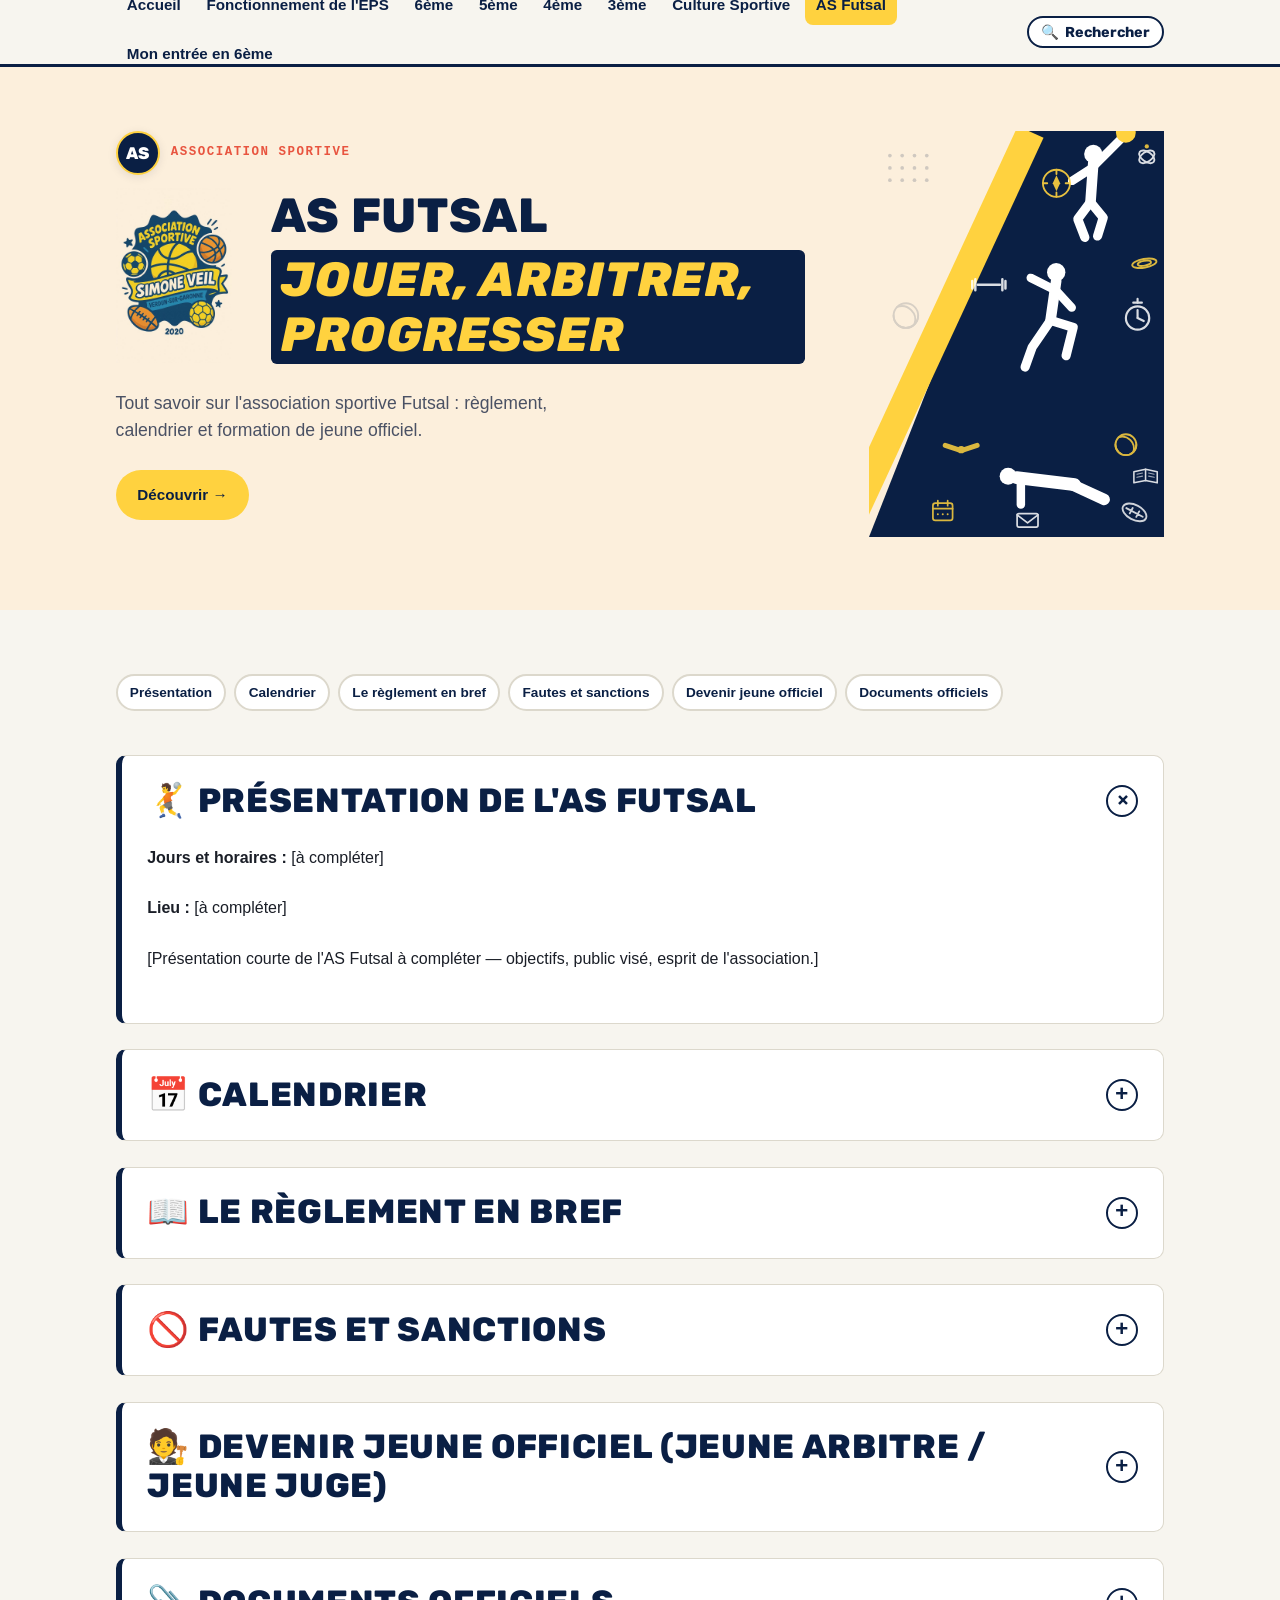
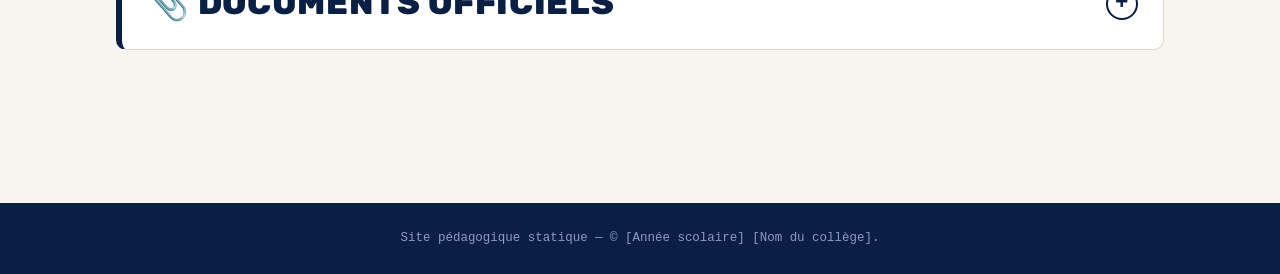
==== commit 16f46f7e: "Ajoute la recherche sur tout le site et l'historique local des resultats - js/recherche.js : bouton " ====
--- a/as-futsal.html
+++ b/as-futsal.html
@@ -510,6 +510,8 @@
   </footer>
 
   <script src="js/main.js" defer></script>
+  <script src="js/recherche.js" defer></script>
+  <script src="js/historique.js" defer></script>
   <script src="js/quiz.js" defer></script>
   <script src="js/futsal-calendrier.js" defer></script>
 </body>
--- a/css/style.css
+++ b/css/style.css
@@ -807,6 +807,101 @@
 }
 
 /* ============================================================
+   10bis. ACQUISITIONS PRESENTEES PAR ROLE
+   ------------------------------------------------------------
+   Evite le "mur de texte" : un bloc par role (couleur dediee),
+   decoupe en epreuves, avec les mots-cles en gras.
+   ============================================================ */
+.acq-role {
+  background: var(--color-white);
+  border: 1px solid var(--color-border);
+  border-left: 6px solid var(--color-navy);
+  border-radius: var(--radius);
+  padding: var(--space-sm) var(--space-md);
+  margin-bottom: var(--space-md);
+}
+
+.acq-role--athlete { border-left-color: var(--color-navy); }
+.acq-role--echauffe { border-left-color: var(--color-orange); }
+.acq-role--officiel { border-left-color: var(--color-green); }
+
+.acq-role__head {
+  margin: 0.2em 0 0.6em;
+  font-family: var(--font-display);
+  font-weight: 800;
+  font-size: 1.02rem;
+  color: var(--color-navy);
+}
+
+.acq-epreuve {
+  margin-bottom: var(--space-sm);
+}
+
+.acq-epreuve:last-child {
+  margin-bottom: 0;
+}
+
+.acq-epreuve__title {
+  margin: 0 0 0.3em;
+  font-weight: 700;
+  font-size: 0.95rem;
+  color: var(--color-ink);
+}
+
+.acq-epreuve ul {
+  margin: 0;
+  padding-left: 1.2em;
+}
+
+.acq-epreuve li {
+  margin-bottom: 0.35em;
+  font-size: 0.95rem;
+}
+
+/* ------------------------------------------------------------
+   SITUATION REPERE (rubrique "Evaluation")
+   Encadre dedie : chaque point commence par un emoji et les
+   informations chiffrees (durees, formats, distances) sont en gras.
+   ------------------------------------------------------------ */
+/* Un peu d'air entre le titre de la rubrique et la situation repere */
+.situation-repere__title {
+  margin-top: var(--space-md);
+}
+
+.situation-repere {
+  background: var(--color-chalk);
+  border: 1px solid var(--color-border);
+  border-left: 5px solid var(--color-orange);
+  border-radius: var(--radius);
+  padding: var(--space-md) var(--space-md) var(--space-sm);
+  margin-bottom: var(--space-md);
+}
+
+.situation-repere ul {
+  margin: 0;
+  padding-left: 1.2em;
+}
+
+.situation-repere > ul {
+  list-style: none;
+  padding-left: 0;
+}
+
+.situation-repere > ul > li {
+  margin-bottom: 0.6em;
+  padding-left: 0.1em;
+}
+
+.situation-repere ul ul {
+  margin-top: 0.35em;
+  padding-left: 1.4em;
+}
+
+.situation-repere strong {
+  color: var(--color-navy);
+}
+
+/* ============================================================
    11. QUIZ INTERACTIF
    ============================================================ */
 .quiz-question {
@@ -1003,6 +1098,76 @@
   opacity: 0.85;
 }
 
+.autoeval-result__encouragement {
+  margin: var(--space-md) 0 0;
+  font-family: var(--font-body);
+  font-size: 0.95rem;
+  font-weight: 400;
+}
+
+/* Retour personnalise affiche sous la note : ce que l'eleve maitrise
+   deja et ce qu'il peut encore travailler (voir js/autoeval.js). */
+.autoeval-feedback {
+  display: grid;
+  gap: var(--space-sm);
+  margin-top: var(--space-md);
+  text-align: left;
+  font-family: var(--font-body);
+  font-size: 0.92rem;
+}
+
+@media (min-width: 700px) {
+  .autoeval-feedback:has(.autoeval-feedback__block + .autoeval-feedback__block) {
+    grid-template-columns: repeat(2, 1fr);
+  }
+}
+
+.autoeval-feedback__block {
+  background: var(--color-white);
+  color: var(--color-ink);
+  border-radius: var(--radius);
+  padding: var(--space-sm) var(--space-md);
+  border-left: 5px solid var(--color-border);
+}
+
+.autoeval-feedback__block--fort { border-left-color: var(--color-green); }
+.autoeval-feedback__block--progres { border-left-color: var(--color-coral); }
+
+.autoeval-feedback__block p {
+  margin: 0 0 0.4em;
+}
+
+.autoeval-feedback__block ul {
+  margin: 0;
+  padding-left: 1.2em;
+}
+
+.autoeval-feedback__block li {
+  margin-bottom: 0.45em;
+}
+
+.autoeval-feedback__block em {
+  color: var(--color-ink-soft);
+  font-size: 0.88em;
+}
+
+.autoeval-feedback__goal {
+  display: block;
+  margin-top: 0.15em;
+  color: var(--color-ink-soft);
+  font-size: 0.85em;
+  font-style: italic;
+}
+
+.autoeval-feedback__bravo {
+  margin: 0;
+  background: var(--color-green-light);
+  color: var(--color-ink);
+  border-radius: var(--radius);
+  padding: var(--space-sm) var(--space-md);
+  font-weight: 700;
+}
+
 .autoeval-submit {
   margin-top: var(--space-sm);
 }
@@ -1130,15 +1295,39 @@
   color: var(--color-white);
 }
 
+/* Chaque colonne de maitrise recoit une teinte tres legere reprenant
+   la couleur de son en-tete, pour se reperer d'un coup d'oeil sans
+   alourdir la lecture. Les en-tetes gardent leur couleur pleine
+   (voir th.mastery-*). Les classes sont posees sur chaque cellule
+   concernee car les rowspan rendent un ciblage par position peu
+   fiable. */
+.eval-grid td.col-insuffisante  { background: rgba(214, 69, 69, 0.10); }
+.eval-grid td.col-fragile       { background: rgba(255, 210, 63, 0.20); }
+.eval-grid td.col-satisfaisante { background: rgba(143, 209, 158, 0.24); }
+.eval-grid td.col-excellente    { background: rgba(46, 125, 79, 0.18); }
+
+/* Legere accentuation sur les lignes paires, pour conserver le
+   reperage visuel des lignes malgre la couleur de colonne. */
+.eval-grid tbody tr:nth-child(even) td.col-insuffisante  { background: rgba(214, 69, 69, 0.15); }
+.eval-grid tbody tr:nth-child(even) td.col-fragile       { background: rgba(255, 210, 63, 0.30); }
+.eval-grid tbody tr:nth-child(even) td.col-satisfaisante { background: rgba(143, 209, 158, 0.34); }
+.eval-grid tbody tr:nth-child(even) td.col-excellente    { background: rgba(46, 125, 79, 0.26); }
+
 .eval-grid .role-critere {
   text-align: center;
   vertical-align: middle;
   font-weight: 700;
 }
 
-.eval-grid tr.pts-row td {
+/* Les lignes de points restent grises sur toute leur largeur : elles
+   se detachent ainsi des colonnes colorees et servent de separateur
+   entre deux criteres. La regle passe apres celles des colonnes pour
+   les emporter dans la cascade. */
+.eval-grid tr.pts-row td,
+.eval-grid tbody tr.pts-row:nth-child(even) td {
   text-align: center;
   font-weight: 700;
+  background: #e8e6e0;
 }
 
 /* ============================================================
@@ -1251,6 +1440,171 @@
 }
 
 /* ============================================================
+   13quater. PAGE "MON ENTREE EN 6EME"
+   ============================================================ */
+/* Diapo de la reunion de rentree reprise en image */
+.diapo {
+  margin: var(--space-md) 0;
+  background: var(--color-white);
+  border: 1px solid var(--color-border);
+  border-radius: var(--radius);
+  padding: var(--space-sm);
+}
+
+.diapo img {
+  width: 100%;
+  height: auto;
+  border-radius: 6px;
+}
+
+.diapo figcaption {
+  margin-top: 0.5em;
+  font-size: 0.82rem;
+  color: var(--color-ink-soft);
+  text-align: center;
+}
+
+/* Video verticale (format "short") lue directement sur le site */
+.video-short {
+  position: relative;
+  width: 100%;
+  max-width: 300px;
+  aspect-ratio: 9 / 16;
+  background: var(--color-navy);
+  border-radius: var(--radius);
+  overflow: hidden;
+}
+
+.video-short iframe {
+  position: absolute;
+  inset: 0;
+  width: 100%;
+  height: 100%;
+  border: 0;
+}
+
+.tuto-grid {
+  display: grid;
+  gap: var(--space-md);
+  grid-template-columns: 1fr;
+  margin-bottom: var(--space-md);
+}
+
+@media (min-width: 640px) {
+  .tuto-grid {
+    grid-template-columns: repeat(2, minmax(0, 1fr));
+  }
+}
+
+.tuto-grid figure {
+  margin: 0;
+}
+
+.tuto-grid figcaption {
+  margin-bottom: 0.5em;
+  font-weight: 700;
+  color: var(--color-navy);
+}
+
+/* Regimes de sortie : la couleur de la ligne reprend celle de la
+   pastille annoncee dans la premiere colonne. */
+.regimes td.pastille {
+  font-weight: 700;
+}
+
+.regimes tr.regime-rouge td { background: rgba(232, 84, 63, 0.12); }
+.regimes tr.regime-jaune td { background: rgba(255, 210, 63, 0.22); }
+.regimes tr.regime-verte td { background: rgba(46, 125, 79, 0.14); }
+
+.regimes tbody tr:nth-child(even) { background: transparent; }
+
+.pastille-dot {
+  display: inline-block;
+  width: 13px;
+  height: 13px;
+  border-radius: 50%;
+  margin-right: 0.45em;
+  vertical-align: -1px;
+  border: 1px solid rgba(10, 31, 68, 0.25);
+}
+
+.pastille-dot--rouge { background: var(--color-coral); }
+.pastille-dot--jaune { background: var(--color-yellow); }
+.pastille-dot--verte { background: var(--color-green); }
+
+/* Fiche memo "je fais mon sac" : une case a cocher par element */
+.memo-sac {
+  background: var(--color-cream);
+  border: 2px dashed var(--color-navy);
+  border-radius: var(--radius-lg);
+  padding: var(--space-md);
+  margin-top: var(--space-md);
+}
+
+.memo-sac__title {
+  margin: 0 0 0.2em;
+  font-family: var(--font-display);
+  font-weight: 800;
+  text-transform: uppercase;
+  letter-spacing: 0.03em;
+  color: var(--color-navy);
+}
+
+.memo-sac__intro {
+  margin: 0 0 var(--space-md);
+  font-size: 0.9rem;
+  color: var(--color-ink-soft);
+}
+
+.memo-sac__grid {
+  display: grid;
+  gap: 0.6rem;
+  grid-template-columns: repeat(2, minmax(0, 1fr));
+}
+
+@media (min-width: 700px) {
+  .memo-sac__grid {
+    grid-template-columns: repeat(4, minmax(0, 1fr));
+  }
+}
+
+.memo-item {
+  background: var(--color-white);
+  border: 1px solid var(--color-border);
+  border-radius: var(--radius);
+  padding: 0.7rem 0.6rem;
+  text-align: center;
+}
+
+.memo-item__icon {
+  display: block;
+  font-size: 1.7rem;
+  line-height: 1.2;
+}
+
+.memo-item__label {
+  display: block;
+  font-size: 0.85rem;
+  font-weight: 700;
+  color: var(--color-navy);
+  margin-top: 0.2em;
+}
+
+.memo-item__note {
+  display: block;
+  font-size: 0.76rem;
+  color: var(--color-ink-soft);
+  line-height: 1.3;
+}
+
+.memo-sac__footer {
+  margin: var(--space-md) 0 0;
+  font-weight: 700;
+  color: var(--color-navy);
+  text-align: center;
+}
+
+/* ============================================================
    14. UTILITAIRES
    ============================================================ */
 .text-center { text-align: center; }
@@ -1533,6 +1887,120 @@
   margin-top: var(--space-sm);
 }
 
+/* ------------------------------------------------------------
+   GALERIE DE PHOTOS D'ETIREMENTS (page Culture Sportive)
+   Pour ajouter un etirement : deposez l'image dans
+   assets/etirements/ puis copiez un bloc <figure class="etirement">.
+   ------------------------------------------------------------ */
+.etirement-grid {
+  display: grid;
+  gap: var(--space-sm);
+  grid-template-columns: repeat(2, minmax(0, 1fr));
+  margin: var(--space-md) 0 var(--space-sm);
+}
+
+@media (min-width: 700px) {
+  .etirement-grid {
+    grid-template-columns: repeat(4, minmax(0, 1fr));
+  }
+}
+
+.etirement {
+  margin: 0;
+  background: var(--color-white);
+  border: 1px solid var(--color-border);
+  border-radius: var(--radius);
+  padding: var(--space-sm);
+  text-align: center;
+}
+
+.etirement img {
+  width: 100%;
+  height: auto;
+  border-radius: 6px;
+  margin-bottom: 0.4em;
+}
+
+/* Photo placee directement sous la definition du muscle, dans le
+   lexique : plus compacte et alignee a gauche. */
+.etirement--inline {
+  max-width: 260px;
+  margin: 0.6em 0 0.2em;
+  padding: 0.4rem;
+  text-align: left;
+}
+
+.etirement--inline img {
+  margin-bottom: 0;
+}
+
+.etirement__muscle {
+  display: block;
+  font-family: var(--font-display);
+  font-weight: 800;
+  font-size: 0.92rem;
+  color: var(--color-navy);
+}
+
+.etirement__how {
+  display: block;
+  font-size: 0.82rem;
+  color: var(--color-ink-soft);
+  line-height: 1.35;
+}
+
+.credit {
+  font-size: 0.78rem;
+  color: var(--color-ink-soft);
+  font-style: italic;
+}
+
+/* Trois vignettes illustrant un record par une comparaison concrete
+   (un bus articule, un terrain de foot, un cyclomoteur...). */
+.record-grid {
+  display: grid;
+  gap: var(--space-sm);
+  grid-template-columns: 1fr;
+  margin-top: var(--space-md);
+}
+
+@media (min-width: 640px) {
+  .record-grid {
+    grid-template-columns: repeat(3, minmax(0, 1fr));
+  }
+}
+
+.record-card {
+  background: var(--color-white);
+  border: 1px solid var(--color-border);
+  border-radius: var(--radius);
+  padding: var(--space-sm);
+  text-align: center;
+  margin: 0;
+}
+
+.record-card svg {
+  width: 100%;
+  max-width: 100%;
+  height: auto;
+  margin: 0 auto 0.4em;
+}
+
+.record-card__perf {
+  display: block;
+  font-family: var(--font-display);
+  font-weight: 800;
+  font-size: 0.95rem;
+  color: var(--color-navy);
+}
+
+.record-card__vs {
+  display: block;
+  font-size: 0.82rem;
+  color: var(--color-ink-soft);
+  line-height: 1.35;
+}
+
 /* Variante rouge du meme encart, pour une regle importante a ne pas
    manquer (ex. les oublis de tenue). */
 .fun-fact--alert {
@@ -1981,3 +2449,303 @@
   border: 1px dashed var(--color-border);
   border-radius: var(--radius);
 }
+
+/* ============================================================
+   "L'ESSENTIEL EN 3 POINTS"
+   ------------------------------------------------------------
+   Encart toujours visible, place tout en haut de chaque fiche
+   d'activite (avant la barre d'onglets). Il resume en trois
+   lignes : l'objectif de la sequence, la maniere dont l'eleve
+   est evalue, et la cle pour progresser.
+   Pour l'ajouter a une nouvelle activite, copiez le bloc HTML
+   complet depuis n'importe quelle activite de niveau-6e.html.
+   ============================================================ */
+.essentiel {
+  background: var(--color-white);
+  border: 2px solid var(--color-navy);
+  border-left-width: 8px;
+  border-radius: var(--radius-lg);
+  padding: var(--space-md);
+  margin: 0 0 var(--space-md);
+}
+
+.essentiel__title {
+  margin: 0 0 var(--space-sm);
+  font-family: var(--font-display);
+  font-weight: 800;
+  text-transform: uppercase;
+  letter-spacing: 0.03em;
+  font-size: 0.95rem;
+  color: var(--color-navy);
+}
+
+.essentiel__list {
+  list-style: none;
+  counter-reset: essentiel;
+  margin: 0;
+  padding: 0;
+  display: grid;
+  gap: var(--space-sm);
+}
+
+.essentiel__list > li {
+  counter-increment: essentiel;
+  position: relative;
+  padding-left: 2.4rem;
+  line-height: 1.5;
+}
+
+.essentiel__list > li::before {
+  content: counter(essentiel);
+  position: absolute;
+  left: 0;
+  top: 0.05em;
+  width: 1.7rem;
+  height: 1.7rem;
+  display: flex;
+  align-items: center;
+  justify-content: center;
+  border-radius: 50%;
+  background: var(--color-yellow);
+  color: var(--color-navy);
+  font-family: var(--font-display);
+  font-weight: 800;
+  font-size: 0.95rem;
+}
+
+.essentiel__label {
+  display: block;
+  font-family: var(--font-display);
+  font-weight: 700;
+  color: var(--color-navy);
+}
+
+/* ============================================================
+   HISTORIQUE LOCAL DES RESULTATS (js/historique.js)
+   ------------------------------------------------------------
+   Bloc affiche sous le resultat d'une auto-evaluation ou d'un
+   quiz. Il liste les essais precedents de l'eleve, conserves
+   uniquement dans son navigateur (aucune donnee n'est envoyee).
+   ============================================================ */
+.historique:empty {
+  display: none;
+}
+
+.historique {
+  margin-top: var(--space-sm);
+  padding: var(--space-sm) var(--space-md);
+  background: var(--color-chalk);
+  border: 1px solid var(--color-border);
+  border-radius: var(--radius);
+}
+
+.historique__title {
+  margin: 0 0 0.4em;
+  font-family: var(--font-display);
+  font-weight: 800;
+  color: var(--color-navy);
+  font-size: 0.95rem;
+}
+
+.historique__compare,
+.historique__best,
+.historique__vide {
+  margin: 0 0 0.4em;
+  font-size: 0.92rem;
+}
+
+.historique__list {
+  list-style: none;
+  margin: 0 0 var(--space-sm);
+  padding: 0;
+  display: grid;
+  gap: 0.2rem;
+}
+
+.historique__list li {
+  display: flex;
+  justify-content: space-between;
+  gap: var(--space-sm);
+  padding: 0.3em 0.6em;
+  background: var(--color-white);
+  border: 1px solid var(--color-border);
+  border-radius: var(--radius);
+  font-size: 0.9rem;
+}
+
+.historique__list li:first-child {
+  border-color: var(--color-navy);
+}
+
+.quiz-retry {
+  margin-left: var(--space-sm);
+}
+
+/* ============================================================
+   RECHERCHE SUR LE SITE (js/recherche.js)
+   ------------------------------------------------------------
+   Le bouton "Rechercher" et le panneau de resultats sont crees
+   par le JavaScript : il n'y a rien a ajouter dans le HTML.
+   ============================================================ */
+
+/* Sur mobile, l'en-tete place le menu a gauche et la loupe a
+   droite ; sur grand ecran on revient a un ensemble centre. */
+.site-header__inner {
+  justify-content: space-between;
+}
+
+.search-open {
+  display: inline-flex;
+  align-items: center;
+  gap: 0.4em;
+  border: 2px solid var(--color-navy);
+  background: var(--color-white);
+  color: var(--color-navy);
+  border-radius: 999px;
+  padding: 0.35em 0.85em;
+  font-family: var(--font-display);
+  font-weight: 700;
+  font-size: 0.9rem;
+  cursor: pointer;
+  flex-shrink: 0;
+}
+
+.search-open:hover,
+.search-open:focus-visible {
+  background: var(--color-yellow);
+}
+
+/* Sur les petits ecrans, seule la loupe est affichee. */
+.search-open__label {
+  display: none;
+}
+
+@media (min-width: 860px) {
+  .site-header__inner {
+    justify-content: center;
+  }
+
+  .search-open__label {
+    display: inline;
+  }
+}
+
+/* --- Panneau de recherche ------------------------------------ */
+.search-panel {
+  position: fixed;
+  inset: 0;
+  /* Au-dessus de l'en-tete collant (.site-header, z-index 500). */
+  z-index: 900;
+  background: rgba(10, 31, 68, 0.55);
+  padding: var(--space-md);
+  display: flex;
+  justify-content: center;
+  align-items: flex-start;
+  overflow-y: auto;
+}
+
+.search-panel[hidden] {
+  display: none;
+}
+
+.search-open-body {
+  overflow: hidden;
+}
+
+.search-panel__box {
+  width: 100%;
+  max-width: 640px;
+  margin-top: 6vh;
+  background: var(--color-white);
+  border: 3px solid var(--color-navy);
+  border-radius: var(--radius-lg);
+  padding: var(--space-md);
+  box-shadow: 0 18px 40px rgba(10, 31, 68, 0.3);
+}
+
+.search-panel__head {
+  display: flex;
+  gap: var(--space-sm);
+  align-items: center;
+}
+
+.search-panel__input {
+  flex: 1 1 auto;
+  min-width: 0;
+  font: inherit;
+  padding: 0.6em 0.8em;
+  border: 2px solid var(--color-navy);
+  border-radius: var(--radius);
+  background: var(--color-chalk);
+}
+
+.search-panel__close {
+  border: 2px solid var(--color-navy);
+  background: var(--color-white);
+  color: var(--color-navy);
+  border-radius: var(--radius);
+  padding: 0.45em 0.7em;
+  font-weight: 700;
+  cursor: pointer;
+  flex-shrink: 0;
+}
+
+.search-panel__hint,
+.search-panel__empty {
+  margin: var(--space-sm) 0 0;
+  font-size: 0.88rem;
+  color: var(--color-ink-soft);
+}
+
+.search-results {
+  list-style: none;
+  margin: var(--space-sm) 0 0;
+  padding: 0;
+  display: grid;
+  gap: var(--space-sm);
+}
+
+.search-result a {
+  display: block;
+  padding: var(--space-sm);
+  border: 1px solid var(--color-border);
+  border-left: 5px solid var(--color-yellow);
+  border-radius: var(--radius);
+  background: var(--color-chalk);
+  text-decoration: none;
+  color: var(--color-ink);
+}
+
+.search-result a:hover,
+.search-result a:focus-visible {
+  border-left-color: var(--color-navy);
+  background: var(--color-white);
+}
+
+.search-result__page {
+  display: block;
+  font-size: 0.78rem;
+  text-transform: uppercase;
+  letter-spacing: 0.04em;
+  color: var(--color-ink-soft);
+}
+
+.search-result__title {
+  display: block;
+  font-family: var(--font-display);
+  font-weight: 700;
+  color: var(--color-navy);
+}
+
+.search-result__snippet {
+  display: block;
+  font-size: 0.88rem;
+  margin-top: 0.2em;
+}
+
+.search-result mark {
+  background: var(--color-yellow);
+  color: inherit;
+  padding: 0 0.15em;
+  border-radius: 3px;
+}
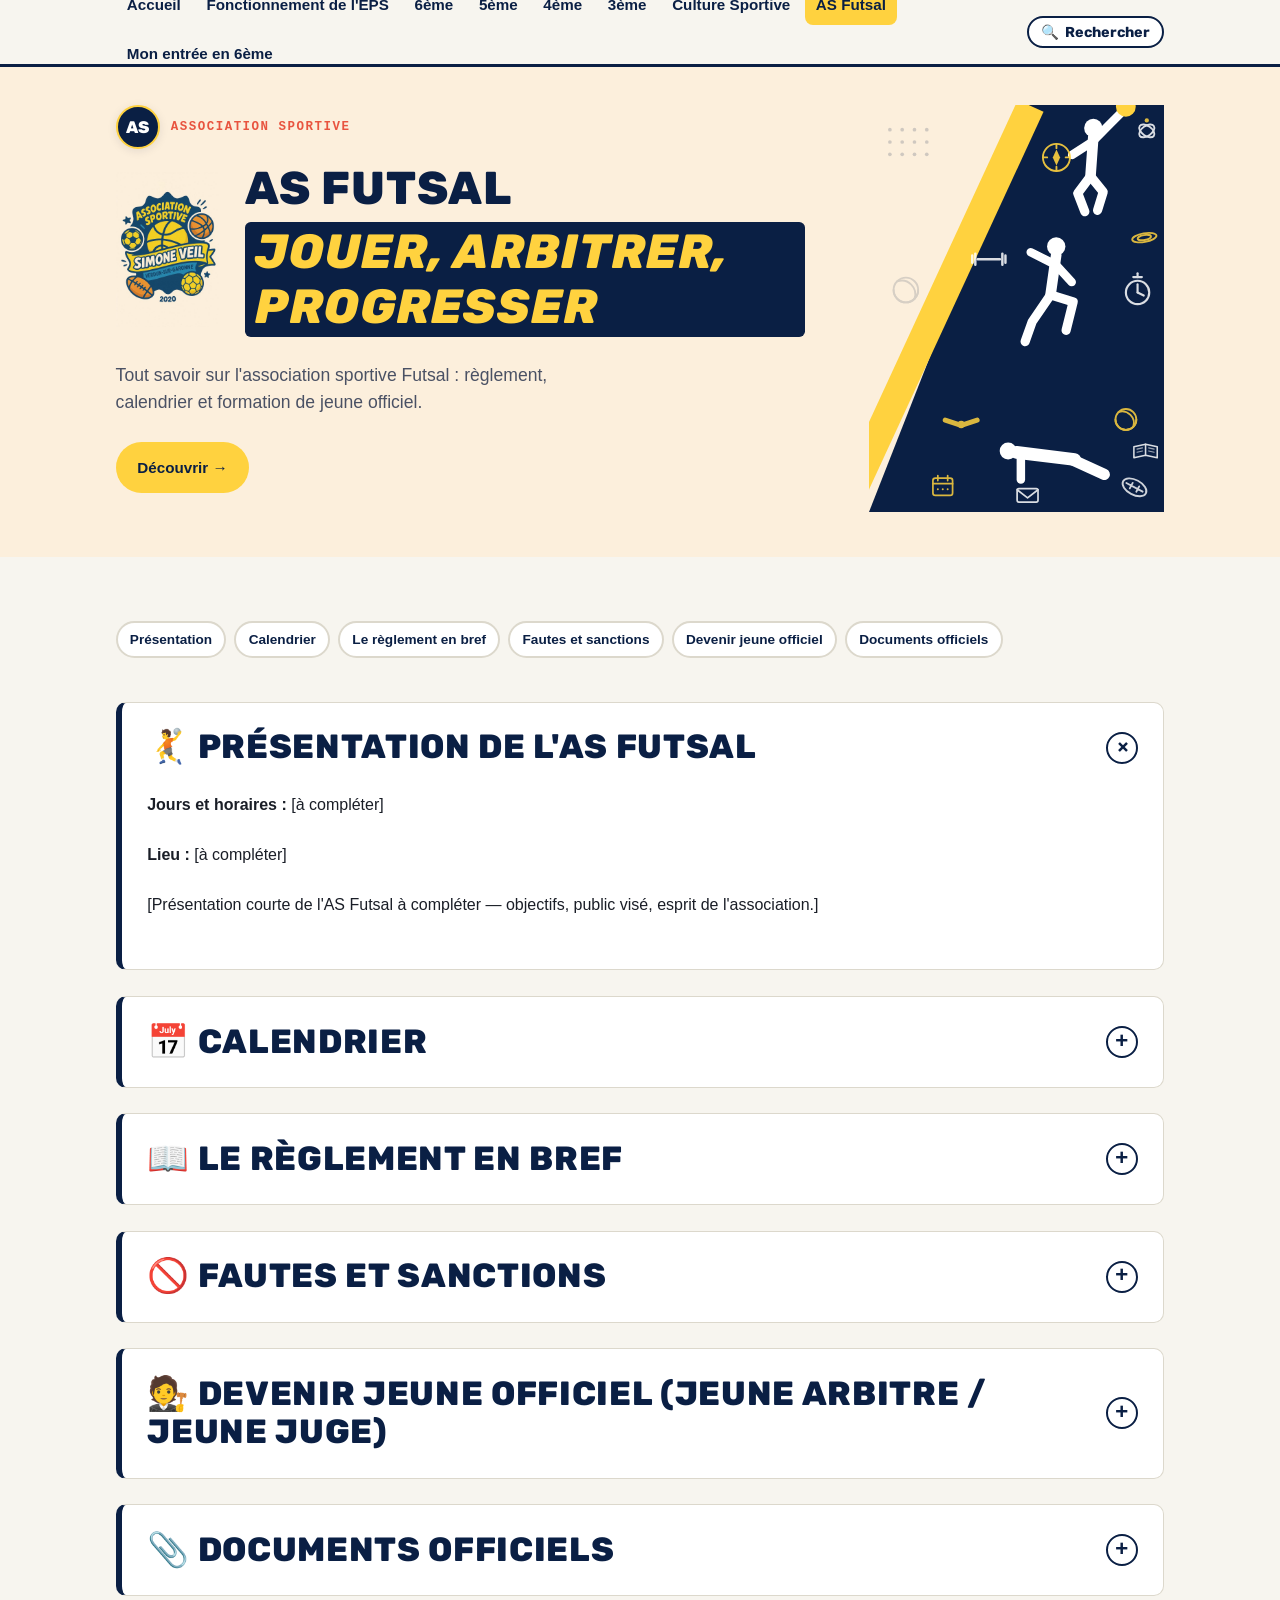
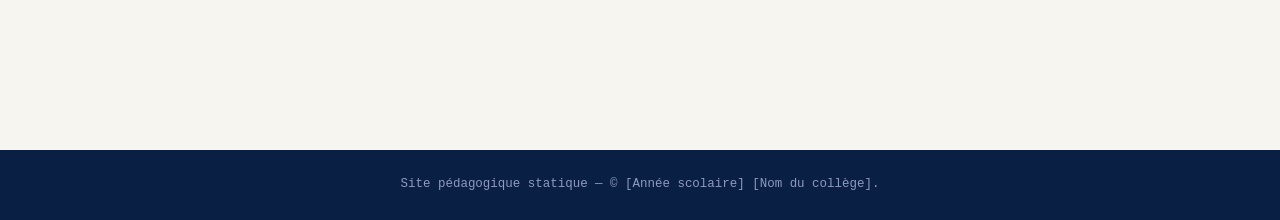
==== commit c7ae8f5c: "Hero : meme mise en page logo + titre sur toutes les pages Le reglage mis au point sur la page 4e de" ====
--- a/as-futsal.html
+++ b/as-futsal.html
@@ -49,7 +49,7 @@
             <span class="dossard dossard--sm" aria-hidden="true">AS</span>
             <p class="eyebrow">Association sportive</p>
           </div>
-          <div class="site-hero__lockup">
+          <div class="site-hero__lockup site-hero__lockup--l2-longue">
             <a class="site-hero__logo-link" href="index.html" aria-label="Retour à l'accueil">
               <img class="site-hero__logo" src="assets/logo-as-simone-veil.jpg" alt="">
             </a>
--- a/css/style.css
+++ b/css/style.css
@@ -1634,7 +1634,15 @@
    ============================================================ */
 .site-hero {
   background: var(--color-cream);
-  padding: var(--space-xl) 0;
+  /* Marges verticales resserrees : sans cela, la colonne de texte est
+     plus haute que l'illustration et laisse un grand vide sous elle. */
+  padding: var(--space-xl) 0 var(--space-lg);
+}
+
+@media (min-width: 640px) {
+  .site-hero {
+    padding: var(--space-lg) 0;
+  }
 }
 
 .site-hero__inner {
@@ -1666,33 +1674,6 @@
   margin-bottom: 0;
   flex: 1 1 200px;
   min-width: 0;
-}
-
-/* Variante pour les titres longs (ex. "Bouge, apprends," ou
-   "Fonctionnement") qu'on veut garder sur une seule ligne : le logo
-   passe AU-DESSUS du titre, qui dispose alors de toute la largeur.
-   A partir d'un grand ecran, la place est suffisante pour remettre
-   le logo a cote du titre comme sur les autres pages. */
-.site-hero__lockup--wide {
-  flex-direction: column;
-  align-items: flex-start;
-  gap: var(--space-md);
-}
-
-@media (min-width: 1200px) {
-  .site-hero__lockup--wide {
-    flex-direction: row;
-    align-items: flex-start;
-    gap: var(--space-lg);
-  }
-}
-
-/* Tres petits telephones (iPhone SE...) : on reduit un peu le titre
-   pour qu'il tienne malgre tout sur une ligne. */
-@media (max-width: 360px) {
-  .site-hero__lockup--wide h1 {
-    font-size: 1.55rem;
-  }
 }
 
 /* Logo affiche tel quel (image complete, non recadree, sans cercle
@@ -2749,3 +2730,670 @@
   padding: 0 0.15em;
   border-radius: 3px;
 }
+
+/* ============================================================
+   ENCART "AU COLLEGE, ON ADAPTE"
+   ------------------------------------------------------------
+   Place a la fin d'une rubrique Reglement, sous la video et le
+   texte : il signale les regles officielles que nous modifions
+   au college (effectif reduit, temps de possession, bareme...).
+   ============================================================ */
+.regle-college {
+  background: var(--color-cream);
+  border: 2px solid var(--color-orange);
+  border-left-width: 8px;
+  border-radius: var(--radius-lg);
+  padding: var(--space-md);
+  margin: var(--space-md) 0 0;
+}
+
+.regle-college__title {
+  margin: 0 0 0.4em;
+  font-family: var(--font-display);
+  font-weight: 800;
+  color: var(--color-navy);
+}
+
+.regle-college ul {
+  margin-bottom: 0;
+}
+
+.regle-college > p:last-child {
+  margin-bottom: 0;
+}
+
+/* Legende sous une video de reglement. */
+.video-source {
+  font-size: 0.85rem;
+  color: var(--color-ink-soft);
+  margin: calc(-1 * var(--space-sm)) 0 var(--space-md);
+}
+
+/* ============================================================
+   RUBRIQUES "ACQUISITIONS PRIORITAIRES"
+   ------------------------------------------------------------
+   On aere le titre : une ligne de blanc separe "Acquisitions
+   prioritaires" du premier role, sur toutes les activites et
+   tous les niveaux.
+   ============================================================ */
+section[id$="-acquisitions"] > h4 {
+  margin-bottom: var(--space-md);
+}
+
+/* Petit schema insere dans une definition du lexique. */
+.lexique figure {
+  margin: 0.5em 0 0;
+}
+
+.lexique figure svg {
+  width: 100%;
+  max-width: 380px;
+  height: auto;
+  border: 1px solid var(--color-border);
+  border-radius: var(--radius);
+  background: var(--color-white);
+}
+
+.lexique figcaption {
+  font-size: 0.82rem;
+  font-style: italic;
+  margin-top: 0.2em;
+}
+
+/* ============================================================
+   CAHIER DES CHARGES DE LA DANSE
+   ------------------------------------------------------------
+   Reprend le document "Sur quoi je vais etre evalue(e) en danse"
+   sous forme de 3 cartes (une par role social), avec le nombre
+   de points associe. Les cartes s'empilent sur mobile.
+   ============================================================ */
+.cdc-grid {
+  display: grid;
+  gap: var(--space-md);
+  grid-template-columns: minmax(0, 1fr);
+  margin: var(--space-md) 0;
+}
+
+@media (min-width: 780px) {
+  .cdc-grid {
+    grid-template-columns: repeat(3, minmax(0, 1fr));
+    align-items: start;
+  }
+}
+
+.cdc-role {
+  display: flex;
+  flex-direction: column;
+  align-items: center;
+  gap: var(--space-sm);
+}
+
+.cdc-role__action {
+  margin: 0;
+  width: 100%;
+  text-align: center;
+  background: var(--color-orange);
+  color: var(--color-white);
+  font-family: var(--font-display);
+  font-weight: 700;
+  padding: 0.6em 0.8em;
+  border-radius: var(--radius);
+  border: 2px solid var(--color-navy);
+}
+
+.cdc-role__nom {
+  margin: 0;
+  font-family: var(--font-display);
+  font-weight: 800;
+  text-transform: uppercase;
+  letter-spacing: 0.03em;
+  color: var(--color-green);
+}
+
+.cdc-role__charges {
+  width: 100%;
+  background: var(--color-white);
+  border: 2px solid var(--color-navy);
+  border-radius: var(--radius);
+  padding: var(--space-sm) var(--space-md);
+  flex: 1 1 auto;
+}
+
+.cdc-role__charges > p:first-child {
+  margin: 0 0 0.4em;
+  text-align: center;
+  font-weight: 700;
+  text-decoration: underline;
+  color: var(--color-navy);
+}
+
+.cdc-role__charges ul {
+  margin: 0;
+  padding-left: 1.1em;
+}
+
+.cdc-role__charges li {
+  margin-bottom: 0.35em;
+}
+
+.cdc-role__charges .cdc-alerte {
+  margin: 0.6em 0 0;
+  font-size: 0.9rem;
+  font-weight: 700;
+  color: var(--color-coral);
+}
+
+
+/* ============================================================
+   GALERIE DE VIDEOS DE DEMONSTRATION
+   ------------------------------------------------------------
+   Plusieurs lecteurs YouTube integres, chacun avec son titre.
+   Une colonne sur mobile, deux sur grand ecran.
+   Pour une video verticale (YouTube Short), ajoutez la classe
+   "est-short" sur la <figure>.
+   ============================================================ */
+.video-gallery {
+  display: grid;
+  gap: var(--space-md);
+  grid-template-columns: minmax(0, 1fr);
+  margin: var(--space-md) 0;
+}
+
+@media (min-width: 760px) {
+  .video-gallery {
+    grid-template-columns: repeat(2, minmax(0, 1fr));
+  }
+
+  /* Une seule video dans la galerie : elle occupe toute la largeur. */
+  .video-gallery:has(figure:only-child) {
+    grid-template-columns: minmax(0, 1fr);
+  }
+}
+
+.video-gallery figure {
+  margin: 0;
+  min-width: 0;
+}
+
+.video-gallery figcaption {
+  font-family: var(--font-display);
+  font-weight: 700;
+  color: var(--color-navy);
+  margin-bottom: 0.4em;
+}
+
+.video-gallery .video-embed {
+  margin-bottom: 0;
+}
+
+/* Video verticale (Short) : on garde le format 9/16 et on la centre. */
+.video-gallery figure.est-short .video-embed {
+  aspect-ratio: 9 / 16;
+  max-width: 300px;
+  margin-inline: auto;
+}
+
+/* ============================================================
+   ECHELLE DE FREQUENCE CARDIAQUE (page Culture Sportive)
+   ------------------------------------------------------------
+   Reprend la fiche "Comprendre ma frequence cardiaque" : une
+   ligne par zone d'effort, avec les coeurs, la plage de bpm et
+   le ressenti correspondant.
+   ============================================================ */
+.fc-echelle {
+  list-style: none;
+  margin: var(--space-sm) 0 var(--space-md);
+  padding: 0;
+  display: grid;
+  gap: 0.35rem;
+}
+
+.fc-echelle li {
+  display: grid;
+  grid-template-columns: auto minmax(0, 1fr);
+  gap: var(--space-sm);
+  align-items: baseline;
+  padding: 0.45em 0.7em;
+  border: 1px solid var(--color-border);
+  border-radius: var(--radius);
+  background: var(--color-white);
+}
+
+.fc-echelle__coeurs {
+  font-size: 0.95rem;
+  letter-spacing: 0.08em;
+  white-space: nowrap;
+}
+
+.fc-echelle__bpm {
+  font-weight: 700;
+  color: var(--color-navy);
+}
+
+/* Intensites, de la plus faible a la plus forte. */
+.fc-echelle li.fc-0 { background: #f2f2f2; }
+.fc-echelle li.fc-1 { background: #eaf6ee; }
+.fc-echelle li.fc-2 { background: #dff0e4; }
+.fc-echelle li.fc-3 { background: #fff6d6; }
+.fc-echelle li.fc-4 { background: #fde3d8; }
+.fc-echelle li.fc-5 { background: #fbd2cb; }
+
+/* ============================================================
+   TABLEAU DES EFFETS AU TENNIS DE TABLE
+   ------------------------------------------------------------
+   Reprend la fiche "Services avec effet" : une colonne par type
+   de service, avec les photos du document.
+   ============================================================ */
+.effets-tt {
+  width: 100%;
+  border-collapse: collapse;
+  min-width: 640px;
+  font-size: 0.9rem;
+}
+
+.effets-tt th,
+.effets-tt td {
+  border: 1px solid var(--color-navy);
+  padding: var(--space-sm);
+  vertical-align: top;
+  text-align: left;
+}
+
+.effets-tt thead th {
+  text-align: center;
+  font-family: var(--font-display);
+}
+
+.effets-tt th.effet-sans   { background: #fbd2cb; }
+.effets-tt th.effet-coupe  { background: #fff3c4; }
+.effets-tt th.effet-lifte  { background: #d9f0df; }
+
+.effets-tt tbody th {
+  background: var(--color-chalk);
+  font-weight: 700;
+  text-align: center;
+  width: 8rem;
+}
+
+.effets-tt ul {
+  margin: 0;
+  padding-left: 1.05em;
+}
+
+.effets-tt li {
+  margin-bottom: 0.3em;
+}
+
+.effets-tt img {
+  display: block;
+  max-width: 100%;
+  width: 150px;
+  height: auto;
+  margin: 0.5em auto 0;
+  border-radius: var(--radius);
+}
+
+/* Deux photos cote a cote dans une meme cellule. */
+.effets-tt__duo {
+  display: flex;
+  gap: 0.4rem;
+  justify-content: center;
+  flex-wrap: wrap;
+}
+
+.effets-tt__duo img {
+  width: 110px;
+  margin-inline: 0;
+}
+
+/* Bouton place a l'interieur d'une definition du lexique. */
+.lexique__lien {
+  margin: 0.5em 0 0;
+}
+
+/* ============================================================
+   FICHES BOXE FRANCAISE (referentiel technique + arbitre)
+   ============================================================ */
+
+/* Referentiel technique : un coup par carte, dessin a droite. */
+.boxe-coup {
+  display: grid;
+  gap: var(--space-md);
+  grid-template-columns: minmax(0, 1fr);
+  align-items: center;
+  background: var(--color-white);
+  border: 2px solid var(--color-navy);
+  border-radius: var(--radius-lg);
+  padding: var(--space-md);
+  margin-bottom: var(--space-md);
+}
+
+@media (min-width: 640px) {
+  .boxe-coup {
+    grid-template-columns: minmax(0, 1fr) auto;
+  }
+}
+
+.boxe-coup__titre {
+  margin: 0 0 0.4em;
+  font-family: var(--font-display);
+  font-weight: 800;
+  color: var(--color-navy);
+  text-decoration: underline;
+}
+
+.boxe-coup ul {
+  margin: 0;
+}
+
+.boxe-coup img {
+  display: block;
+  width: 100%;
+  max-width: 260px;
+  height: auto;
+  margin-inline: auto;
+}
+
+/* Gestuelle de l'arbitre : vignettes legendees. */
+.boxe-gestes {
+  display: grid;
+  gap: var(--space-sm);
+  grid-template-columns: repeat(auto-fill, minmax(120px, 1fr));
+  margin: var(--space-sm) 0 var(--space-md);
+}
+
+.boxe-gestes figure {
+  margin: 0;
+  text-align: center;
+  background: var(--color-white);
+  border: 1px solid var(--color-border);
+  border-radius: var(--radius);
+  padding: var(--space-sm);
+}
+
+.boxe-gestes img {
+  width: 100%;
+  max-width: 110px;
+  height: auto;
+}
+
+.boxe-gestes figcaption {
+  font-size: 0.78rem;
+  font-weight: 700;
+  color: var(--color-navy);
+  margin-top: 0.3em;
+  text-transform: uppercase;
+  letter-spacing: 0.02em;
+}
+
+/* Les etapes de l'arbitrage : une carte par moment de l'assaut. */
+.arbitre-etapes {
+  display: grid;
+  gap: var(--space-md);
+  grid-template-columns: minmax(0, 1fr);
+  margin: var(--space-md) 0;
+}
+
+@media (min-width: 760px) {
+  .arbitre-etapes {
+    grid-template-columns: repeat(2, minmax(0, 1fr));
+  }
+}
+
+.arbitre-etape {
+  background: var(--color-white);
+  border: 2px solid var(--color-navy);
+  border-radius: var(--radius-lg);
+  padding: var(--space-md);
+}
+
+.arbitre-etape__titre {
+  margin: 0 0 var(--space-sm);
+  font-family: var(--font-display);
+  font-weight: 800;
+  text-transform: uppercase;
+  letter-spacing: 0.03em;
+  font-size: 0.9rem;
+  color: var(--color-navy);
+}
+
+.arbitre-etape--avant  { border-color: var(--color-orange); }
+.arbitre-etape--pendant { border-color: #7b4b9c; }
+.arbitre-etape--faute  { border-color: var(--color-red); }
+.arbitre-etape--fin    { border-color: var(--color-green); }
+
+.arbitre-etape ul,
+.arbitre-etape ol {
+  margin-bottom: 0;
+}
+
+/* Commandement a prononcer a voix haute. */
+.cmd {
+  display: inline-block;
+  background: var(--color-chalk);
+  border: 1px solid var(--color-border);
+  border-radius: var(--radius);
+  padding: 0.05em 0.4em;
+  font-weight: 700;
+  color: var(--color-navy);
+  white-space: nowrap;
+}
+
+/* ============================================================
+   BLOCS DE REGLE (rugby flag)
+   ------------------------------------------------------------
+   Une regle = un bloc encadre : le texte d'abord, puis
+   l'illustration centree en dessous. Cela evite que les eleves
+   melangent deux regles differentes.
+   ============================================================ */
+.regle-bloc {
+  background: var(--color-white);
+  border: 2px solid var(--color-border);
+  border-left: 6px solid var(--color-navy);
+  border-radius: var(--radius-lg);
+  padding: var(--space-md);
+  margin: 0 0 var(--space-md);
+}
+
+.regle-bloc__titre {
+  margin: 0 0 var(--space-sm);
+  font-family: var(--font-display);
+  font-weight: 800;
+  color: var(--color-navy);
+}
+
+.regle-bloc > ul:last-child,
+.regle-bloc > p:last-child {
+  margin-bottom: 0;
+}
+
+.regle-bloc figure {
+  margin: var(--space-md) 0 0;
+  text-align: center;
+}
+
+.regle-bloc figure img {
+  /* Les images sont en display:block (reinitialisation globale) : c'est la
+     marge automatique, et non text-align, qui les centre. */
+  margin-inline: auto;
+  max-width: min(100%, 420px);
+  height: auto;
+  border: 2px solid var(--color-border);
+  border-radius: var(--radius);
+  background: var(--color-white);
+}
+
+.regle-bloc figcaption {
+  margin-top: 0.4em;
+  font-size: 0.86rem;
+  color: var(--color-ink-soft);
+  font-style: italic;
+}
+
+/* Intitule de sous-role dans les acquisitions (donneur / receveur). */
+.relais-role {
+  margin: var(--space-md) 0 var(--space-sm);
+  font-family: var(--font-display);
+  font-weight: 700;
+  color: var(--color-navy);
+}
+
+/* ============================================================
+   VISUEL PHOTO DU HERO (variante utilisee sur niveau-4e.html)
+   ------------------------------------------------------------
+   Remplace l'illustration SVG par une photo. La photo d'origine
+   est panoramique et ses sportifs sont sur sa moitie DROITE :
+   on la recadre donc a droite (object-position) sans jamais la
+   deformer (object-fit: cover conserve les proportions).
+   Pour changer la photo : remplacez assets/hero-sport-4e.jpg.
+   Cette variante ne s'applique qu'aux visuels portant la classe
+   "site-hero__visual--photo" : les autres pages sont inchangees.
+   ============================================================ */
+
+/* Sur mobile, le visuel standard est masque ; la photo, elle,
+   s'affiche sous le contenu du hero. */
+.site-hero__visual.site-hero__visual--photo {
+  display: block;
+  width: 100%;
+  max-width: none;
+}
+
+.site-hero__visual--photo img {
+  width: 100%;
+  height: 100%;
+  aspect-ratio: 1 / 1;
+  object-fit: cover;
+  object-position: right center;
+  /* Pas d'arrondi ni de cadre : le fond de la photo a ete aligne sur la
+     couleur creme du hero, la photo se fond donc dans la page. */
+}
+
+@media (min-width: 640px) {
+  /* La colonne de droite s'elargit pour donner de la presence a la
+     photo, sans reduire la lisibilite du texte a gauche. */
+  .site-hero__inner:has(.site-hero__visual--photo) {
+    grid-template-columns: 1fr 0.85fr;
+    align-items: center;
+  }
+
+  .site-hero__visual.site-hero__visual--photo {
+    justify-self: stretch;
+  }
+
+  /* Format vertical : le cadrage tombe pile sur les trois sportifs. */
+  .site-hero__visual--photo img {
+    aspect-ratio: 4 / 5;
+  }
+}
+
+/* ------------------------------------------------------------
+   Mise en page "logo + titre" du hero — identique sur TOUTES les
+   pages du site. La 1re ligne du titre tient sur UNE seule ligne
+   et la 2e (le bandeau bleu) passe en dessous. Des la tablette, le
+   logo est place A COTE du titre et sa hauteur est calee sur celle
+   du titre complet (voir le calcul plus bas).
+
+   Trois reglages, et trois seulement, sont modifiables par page
+   (voir la variante "--titre-long" plus bas) :
+     --hero-l1        taille de la 1re ligne
+     --hero-l2        taille de la 2e ligne (le bandeau bleu)
+     --hero-l2-coef   place occupee par la 2e ligne dans le calcul
+                      de la hauteur du logo :
+                        1.38 = bandeau sur 1 ligne
+                        2.53 = bandeau sur 2 lignes
+   ------------------------------------------------------------ */
+
+.site-hero__lockup {
+  --hero-l1: clamp(1.5rem, 8.5vw, 2.6rem);
+  --hero-l2: clamp(1.9rem, 5vw, 3rem);
+  --hero-l2-coef: 1.38;
+}
+
+/* Telephone : le logo passe au-dessus, le titre prend toute la largeur. */
+.site-hero__lockup {
+  flex-direction: column;
+  align-items: flex-start;
+  gap: var(--space-md);
+}
+
+/* En colonne, "flex" agit sur la HAUTEUR : on neutralise donc le
+   "flex: 1 1 200px" du titre pour eviter un grand vide sous lui. */
+.site-hero__lockup h1 {
+  flex: 0 0 auto;
+  width: 100%;
+  font-size: var(--hero-l2);
+}
+
+.site-hero__lockup .hero-title__line1 {
+  white-space: nowrap;
+  font-size: var(--hero-l1);
+}
+
+@media (min-width: 640px) {
+  /* Tablette (iPad) et au-dela : logo et titre cote a cote. */
+  .site-hero__lockup {
+    --hero-l1: clamp(1.5rem, 3.6vw, 3rem);
+    flex-direction: row;
+    align-items: center;
+    gap: var(--space-md);
+    /* Sans cela, un titre long renvoie le logo sur sa propre ligne
+       au lieu de rester a cote de lui. */
+    flex-wrap: nowrap;
+  }
+
+  .site-hero__lockup h1 {
+    flex: 1 1 auto;
+    width: auto;
+    min-width: 0;
+  }
+
+  /* Hauteur du logo : calee sur la hauteur du titre entier (ses 2
+     lignes), puis agrandie de 30 % pour que le logo reste bien
+     lisible. Une hauteur en % ne fonctionne pas ici (le parent n'a
+     pas de hauteur fixe), on reconstitue donc la hauteur du titre :
+       ligne 1 : 1,15 (interlignage) x sa taille de police
+       ligne 2 : 1,15 + 0,08 (marges internes) + 0,15 (marge haute)
+                 = 1,38 x sa taille de police
+     Pour un logo plus grand ou plus petit, changez le seul
+     multiplicateur "1.3" ci-dessous.
+     La largeur suit automatiquement grace au format d'origine
+     (600 x 900) : l'image n'est jamais deformee. */
+  .site-hero__lockup .site-hero__logo {
+    height: calc(1.3 * (1.15 * var(--hero-l1)
+                        + var(--hero-l2-coef) * var(--hero-l2)));
+    width: auto;
+    aspect-ratio: 600 / 900;
+  }
+}
+
+/* ------------------------------------------------------------
+   Titres plus longs : la mise en page, le calcul de la hauteur du
+   logo et le rapport logo / titre restent EXACTEMENT les memes que
+   sur les autres pages. Seuls deux ajustements de police sont
+   necessaires pour que rien ne soit coupe.
+   ------------------------------------------------------------ */
+
+/* 1re ligne longue ("Bouge, apprends,", "Fonctionnement",
+   "Culture Sportive") : sans cela elle est coupee sur telephone. */
+@media (max-width: 639.98px) {
+  .site-hero__lockup--l1-longue {
+    --hero-l1: clamp(1.4rem, 7.4vw, 2.6rem);
+  }
+}
+
+/* "Culture Sportive" est aussi un peu trop long pour la place
+   disponible a cote du logo sur les petites tablettes. */
+@media (min-width: 640px) {
+  .site-hero__lockup--l1-longue-tablette {
+    --hero-l1: clamp(1.35rem, 3.4vw, 3rem);
+  }
+}
+
+/* "Jouer, arbitrer, progresser" est trop long pour tenir sur une
+   ligne : reduit un peu, il tient sur 2 lignes a toutes les
+   largeurs (sinon il en occupe 3). */
+@media (min-width: 640px) {
+  .site-hero__lockup--l2-longue {
+    --hero-l2: clamp(1.5rem, 3.9vw, 3rem);
+  }
+}
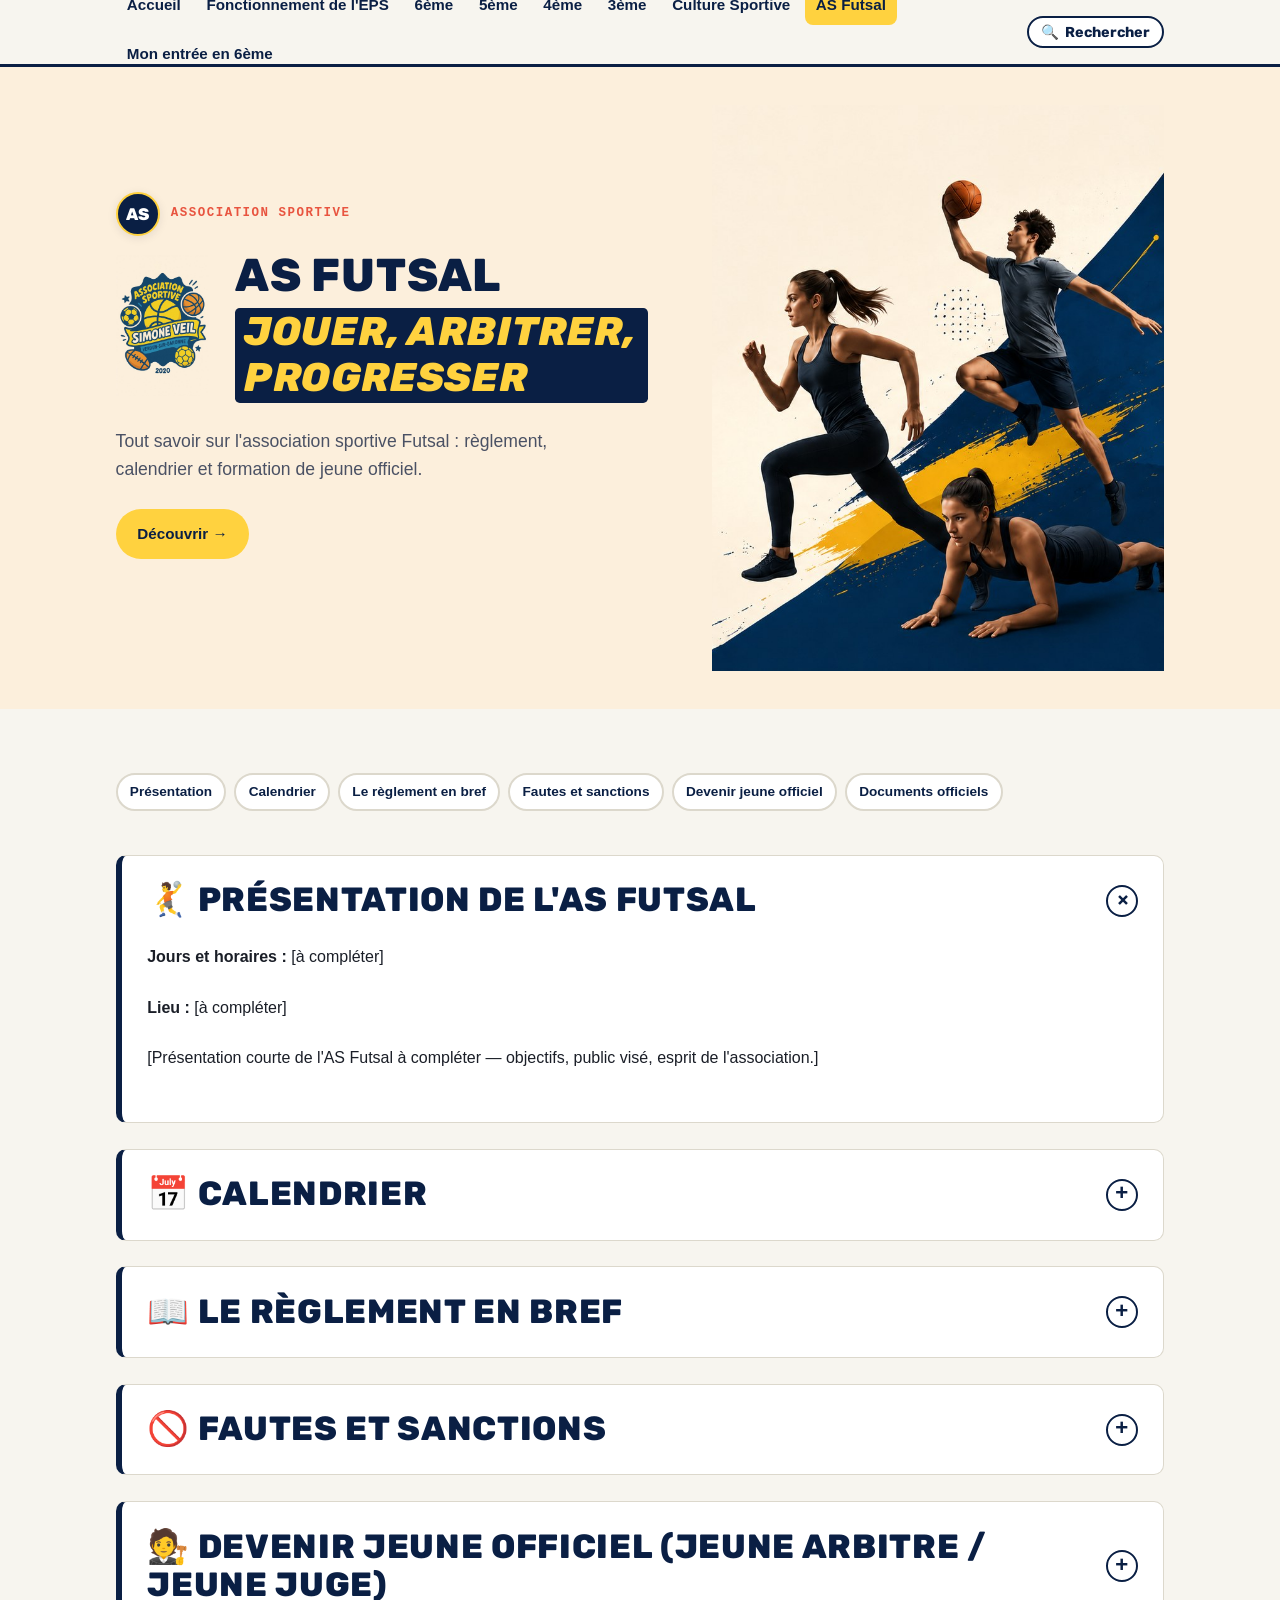
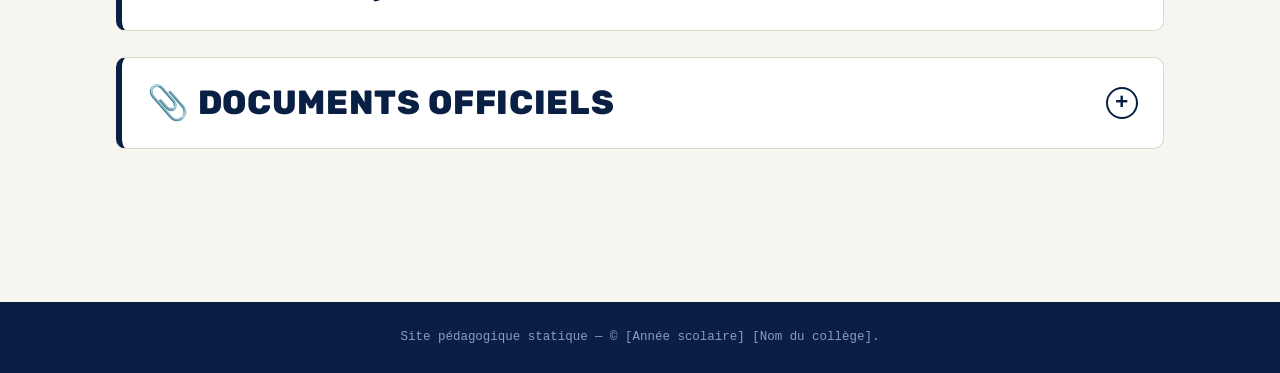
==== commit 4ff54044: "Hero : la photo sportive remplace l'illustration sur toutes les pages - assets/hero-sport-4e.jpg ren" ====
--- a/as-futsal.html
+++ b/as-futsal.html
@@ -61,8 +61,10 @@
           <p class="lede">Tout savoir sur l'association sportive Futsal : règlement, calendrier et formation de jeune officiel.</p>
           <p><a class="btn btn--primary" href="#presentation">Découvrir →</a></p>
         </div>
-        <div class="site-hero__visual">
-          <img src="assets/hero-illustration.svg" alt="" width="380" height="522">
+        <div class="site-hero__visual site-hero__visual--photo">
+          <img src="assets/hero-sport.jpg"
+               alt="Trois collégiens en action : course, basket et gainage."
+               width="1400" height="901">
         </div>
       </div>
     </section>
--- a/css/style.css
+++ b/css/style.css
@@ -3239,15 +3239,15 @@
 }
 
 /* ============================================================
-   VISUEL PHOTO DU HERO (variante utilisee sur niveau-4e.html)
+   VISUEL PHOTO DU HERO (toutes les pages)
    ------------------------------------------------------------
    Remplace l'illustration SVG par une photo. La photo d'origine
    est panoramique et ses sportifs sont sur sa moitie DROITE :
    on la recadre donc a droite (object-position) sans jamais la
    deformer (object-fit: cover conserve les proportions).
-   Pour changer la photo : remplacez assets/hero-sport-4e.jpg.
-   Cette variante ne s'applique qu'aux visuels portant la classe
-   "site-hero__visual--photo" : les autres pages sont inchangees.
+   Pour changer la photo : remplacez assets/hero-sport.jpg.
+   Cette mise en forme s'applique aux visuels portant la classe
+   "site-hero__visual--photo".
    ============================================================ */
 
 /* Sur mobile, le visuel standard est masque ; la photo, elle,
@@ -3369,31 +3369,31 @@
 /* ------------------------------------------------------------
    Titres plus longs : la mise en page, le calcul de la hauteur du
    logo et le rapport logo / titre restent EXACTEMENT les memes que
-   sur les autres pages. Seuls deux ajustements de police sont
-   necessaires pour que rien ne soit coupe.
+   sur les autres pages. Seule la taille de police est reduite, afin
+   que rien ne soit coupe dans la place laissee par la photo.
+   Les valeurs ci-dessous ont ete calculees page par page (largeur
+   reellement disponible a cote du logo, de 320 a 1920px).
    ------------------------------------------------------------ */
 
-/* 1re ligne longue ("Bouge, apprends,", "Fonctionnement",
-   "Culture Sportive") : sans cela elle est coupee sur telephone. */
+/* 1re ligne longue : "Bouge, apprends,", "Fonctionnement",
+   "Culture Sportive". */
 @media (max-width: 639.98px) {
   .site-hero__lockup--l1-longue {
     --hero-l1: clamp(1.4rem, 7.4vw, 2.6rem);
   }
 }
 
-/* "Culture Sportive" est aussi un peu trop long pour la place
-   disponible a cote du logo sur les petites tablettes. */
 @media (min-width: 640px) {
-  .site-hero__lockup--l1-longue-tablette {
-    --hero-l1: clamp(1.35rem, 3.4vw, 3rem);
-  }
-}
-
-/* "Jouer, arbitrer, progresser" est trop long pour tenir sur une
-   ligne : reduit un peu, il tient sur 2 lignes a toutes les
-   largeurs (sinon il en occupe 3). */
+  .site-hero__lockup--l1-longue {
+    --hero-l1: clamp(1rem, 4.2vw - 0.6rem, 2.4rem);
+  }
+}
+
+/* Bandeau bleu long : "Jouer, arbitrer, progresser". Reduit ainsi,
+   il tient sur 2 lignes a toutes les largeurs (sinon il en occupe
+   3, et le titre devient plus haut que le logo). */
 @media (min-width: 640px) {
   .site-hero__lockup--l2-longue {
-    --hero-l2: clamp(1.5rem, 3.9vw, 3rem);
-  }
-}
+    --hero-l2: clamp(1.25rem, 4.2vw - 0.4rem, 2.5rem);
+  }
+}
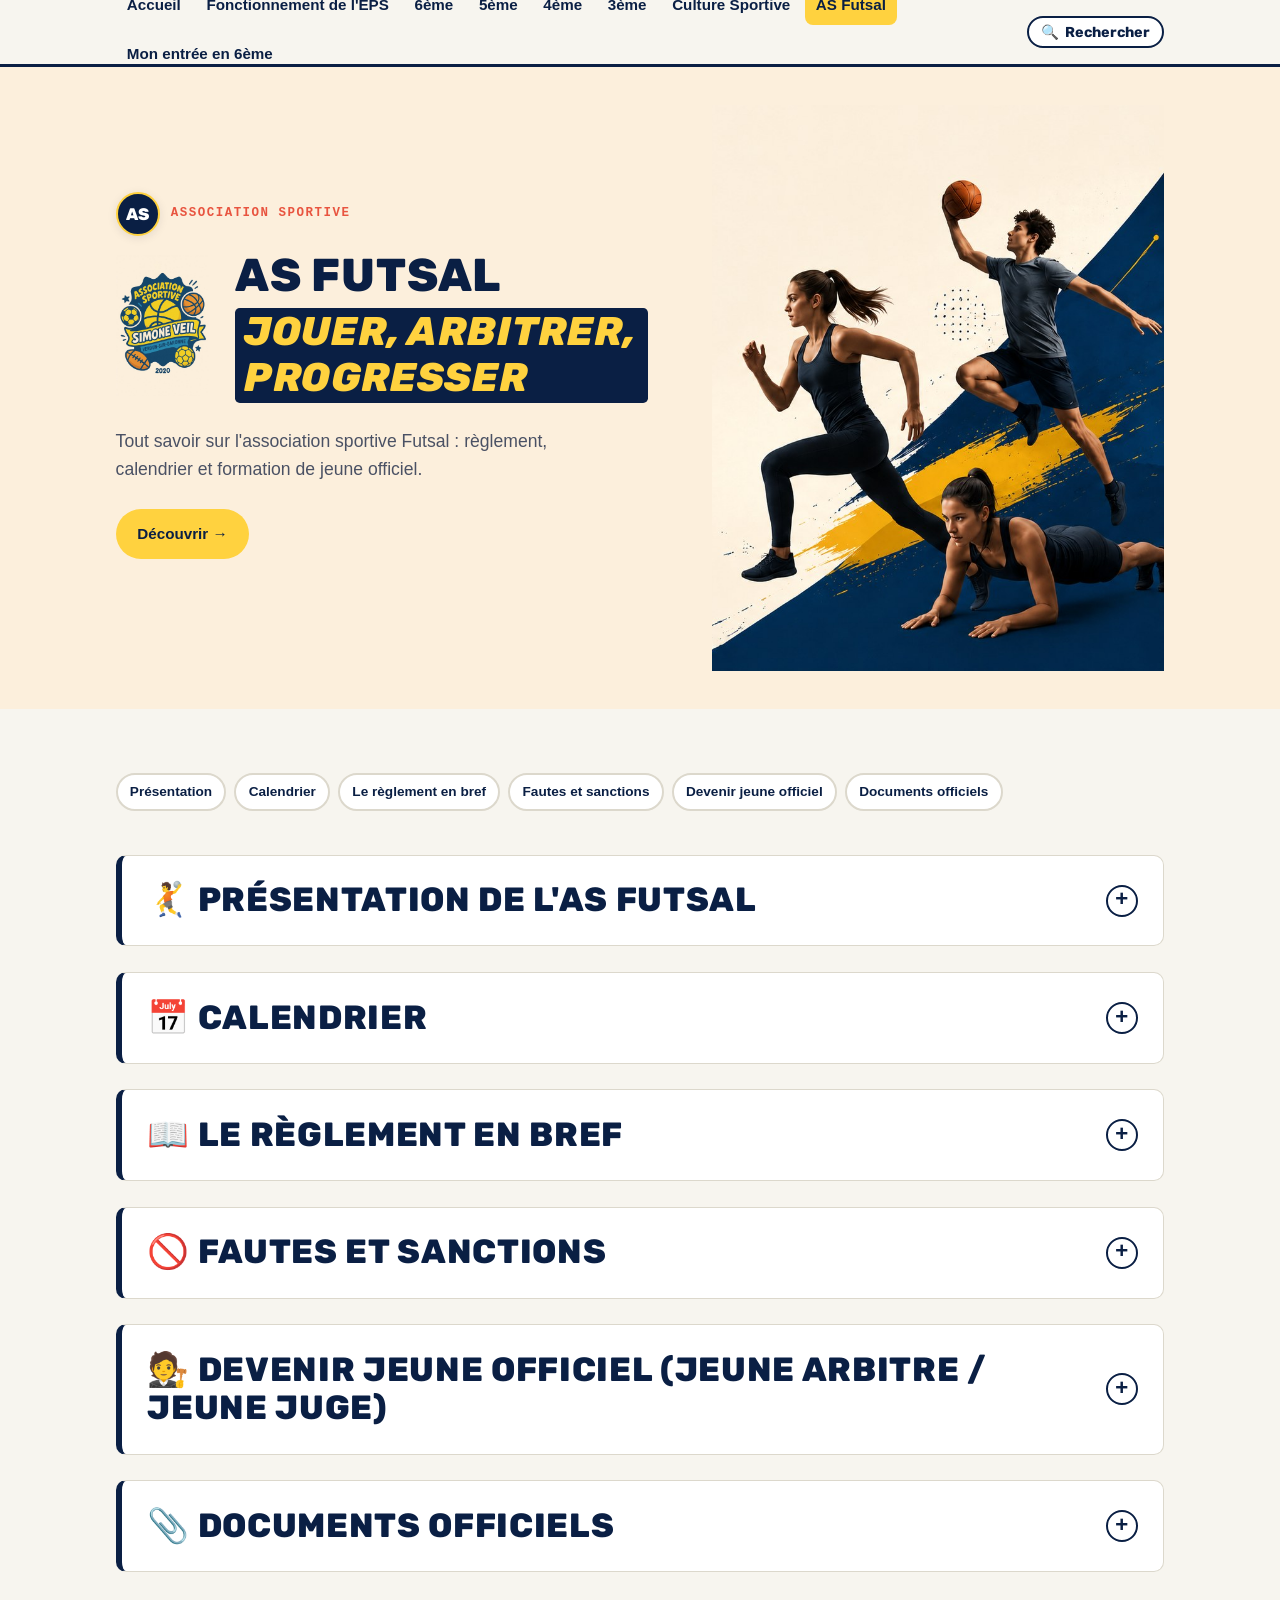
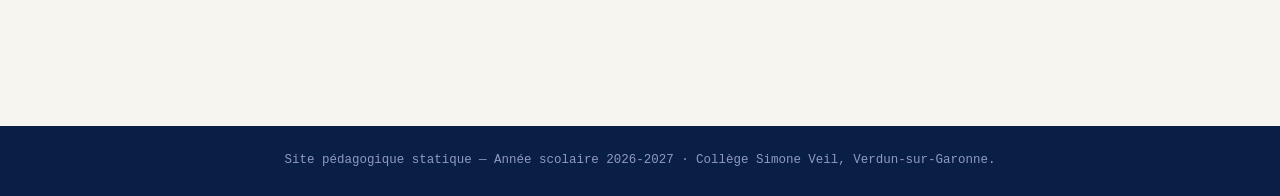
==== commit dad76da5: "Mon entree en 6e : corrections de lecture et 10 schemas Partie eleve - surlignage et mots-cles en gr" ====
--- a/as-futsal.html
+++ b/as-futsal.html
@@ -83,7 +83,7 @@
         </ul>
 
         <!-- PRESENTATION -->
-        <details class="info-card" id="presentation" open>
+        <details class="info-card" id="presentation">
           <summary>
             <h2>🤾 Présentation de l'AS Futsal</h2>
             <span class="info-card__toggle" aria-hidden="true">+</span>
@@ -507,7 +507,7 @@
 
   <footer class="site-footer">
     <div class="container site-footer__bottom">
-      Site pédagogique statique — © [Année scolaire] [Nom du collège].
+      Site pédagogique statique — Année scolaire 2026-2027 · Collège Simone Veil, Verdun-sur-Garonne.
     </div>
   </footer>
 
--- a/css/style.css
+++ b/css/style.css
@@ -749,6 +749,241 @@
   background: var(--color-chalk);
 }
 
+/* ------------------------------------------------------------
+   Sommaire en "portes d'entree" (page prof-principal-6e.html) :
+   une carte par grande partie de la page, plus lisible qu'une
+   longue liste de puces quand la page compte 25 rubriques.
+   ------------------------------------------------------------ */
+.portes {
+  list-style: none;
+  margin: 0 0 var(--space-lg);
+  padding: 0;
+  display: grid;
+  gap: var(--space-sm);
+  grid-template-columns: repeat(auto-fit, minmax(180px, 1fr));
+}
+
+.portes a {
+  display: flex;
+  flex-direction: column;
+  gap: 0.1rem;
+  height: 100%;
+  background: var(--color-white);
+  border: 2px solid var(--color-border);
+  border-radius: var(--radius);
+  padding: var(--space-sm) var(--space-md);
+  text-decoration: none;
+  color: var(--color-navy);
+  transition: transform 0.12s ease, border-color 0.12s ease;
+}
+
+.portes a:hover,
+.portes a:focus-visible {
+  border-color: var(--color-orange);
+  background: var(--color-chalk);
+  transform: translateY(-2px);
+}
+
+.portes__emoji {
+  font-size: 1.35rem;
+  line-height: 1;
+  margin-bottom: 0.1rem;
+}
+
+.portes__titre {
+  font-size: 0.98rem;
+  font-family: var(--font-display);
+  font-weight: 800;
+}
+
+.portes__note {
+  font-size: 0.8rem;
+  line-height: 1.35;
+  color: var(--color-ink-soft);
+}
+
+/* La derniere porte (espace parents) reste dans la grille, a cote des
+   autres, mais se distingue par son fond creme. */
+.portes li:last-child a {
+  background: var(--color-cream);
+  border-color: var(--color-navy);
+}
+
+/* Phrase de presentation sous le titre d'un groupe de rubriques. */
+.info-group__intro {
+  color: var(--color-ink-soft);
+  max-width: 65ch;
+  margin-bottom: var(--space-md);
+  text-align: justify;
+  hyphens: auto;
+}
+
+/* ------------------------------------------------------------
+   Fiches "methode de travail" (Devoirs faits) : meme fiche
+   depliable que les autres, mais reperable a son liseré orange.
+   ------------------------------------------------------------ */
+.fiche-methode {
+  border-left-color: var(--color-orange);
+}
+
+.methode__but {
+  position: relative;
+  background: linear-gradient(135deg, #fff6e8 0%, var(--color-chalk) 100%);
+  border: 2px solid var(--color-orange);
+  border-radius: var(--radius);
+  padding: var(--space-md) var(--space-md) var(--space-md) 4.2rem;
+  font-size: 1.05rem;
+  color: var(--color-ink);
+}
+
+/* Pastille "cible" a gauche de l'encadre. */
+.methode__but::before {
+  content: "🎯";
+  position: absolute;
+  left: var(--space-md);
+  top: 50%;
+  transform: translateY(-50%);
+  font-size: 1.6rem;
+  line-height: 1;
+}
+
+.methode__etiquette {
+  display: block;
+  font-family: var(--font-display);
+  font-weight: 800;
+  text-transform: uppercase;
+  letter-spacing: 0.08em;
+  font-size: 0.72rem;
+  color: var(--color-orange);
+  margin-bottom: 0.25rem;
+}
+
+.methode__etapes > li {
+  margin-bottom: 0.6rem;
+}
+
+/* Schema illustrant chaque fiche methode. */
+.schema {
+  margin: var(--space-md) 0;
+  background: var(--color-white);
+  border: 1px solid var(--color-border);
+  border-radius: var(--radius);
+  padding: var(--space-md);
+}
+
+.schema svg {
+  width: 100%;
+  height: auto;
+  display: block;
+}
+
+.schema figcaption {
+  margin-top: var(--space-sm);
+  font-size: 0.9rem;
+  color: var(--color-ink-soft);
+  text-align: center;
+}
+
+/* Filet de separation a l'interieur d'une fiche. */
+.separateur {
+  border: none;
+  border-top: 1px dashed var(--color-border);
+  margin: var(--space-md) 0;
+}
+
+/* Les deux encadres de fin de partie eleve, cote a cote sur grand ecran. */
+.bilan-eleve {
+  display: grid;
+  gap: var(--space-md);
+  margin-bottom: var(--space-lg);
+}
+
+@media (min-width: 900px) {
+  .bilan-eleve {
+    grid-template-columns: 1fr 1fr;
+    align-items: start;
+  }
+}
+
+.bilan-eleve > .callout {
+  margin-bottom: 0;
+}
+
+/* ------------------------------------------------------------
+   Cartes "qui fait quoi" : remplacent un tableau de 8 lignes,
+   illisible sur telephone.
+   ------------------------------------------------------------ */
+.contact-grid {
+  display: grid;
+  gap: var(--space-md);
+  grid-template-columns: repeat(auto-fit, minmax(230px, 1fr));
+  margin-bottom: var(--space-md);
+}
+
+.contact-card {
+  background: var(--color-white);
+  border: 1px solid var(--color-border);
+  border-top: 5px solid var(--color-orange);
+  border-radius: var(--radius);
+  padding: var(--space-md);
+}
+
+.contact-card__icone {
+  font-size: 1.5rem;
+  line-height: 1;
+}
+
+.contact-card__role {
+  font-family: var(--font-display);
+  font-weight: 800;
+  color: var(--color-navy);
+  margin: 0.3rem 0 0;
+}
+
+.contact-card__nom {
+  color: var(--color-ink-soft);
+  font-size: 0.9rem;
+  margin: 0 0 0.5rem;
+}
+
+.contact-card__quand {
+  font-size: 0.95rem;
+}
+
+/* ------------------------------------------------------------
+   Espace parents : meme composants que le reste de la page, mais
+   un cadre et un fond distincts pour qu'un parent le repere tout
+   de suite au milieu d'un site qui s'adresse aux eleves.
+   ------------------------------------------------------------ */
+.espace-parents {
+  background: var(--color-chalk);
+  border: 2px solid var(--color-navy);
+  border-radius: var(--radius);
+  padding: var(--space-md);
+  margin-bottom: var(--space-lg);
+}
+
+.espace-parents__entete {
+  margin-bottom: var(--space-md);
+}
+
+.espace-parents__label {
+  font-family: var(--font-display);
+  font-weight: 800;
+  font-size: 1.3rem;
+  color: var(--color-navy);
+  margin: 0 0 0.3rem;
+}
+
+.espace-parents__intro {
+  color: var(--color-ink-soft);
+  max-width: 65ch;
+}
+
+.espace-parents .info-card:last-child {
+  margin-bottom: 0;
+}
+
 .rubrique {
   padding-top: var(--space-md);
   border-top: 1px dashed var(--color-border);
@@ -3389,6 +3624,22 @@
   }
 }
 
+/* Bandeau bleu qui doit tenir sur UNE seule ligne malgre sa longueur
+   ("collégien autonome !", "Comprendre son corps") : la taille est
+   calee sur la place reellement disponible a cote du logo, mesuree
+   de 640 a 1920px. */
+@media (max-width: 639.98px) {
+  .site-hero__lockup--l2-une-ligne {
+    --hero-l2: clamp(1rem, 5.7vw, 2.4rem);
+  }
+}
+
+@media (min-width: 640px) {
+  .site-hero__lockup--l2-une-ligne {
+    --hero-l2: clamp(0.9rem, 2.35vw, 1.85rem);
+  }
+}
+
 /* Bandeau bleu long : "Jouer, arbitrer, progresser". Reduit ainsi,
    il tient sur 2 lignes a toutes les largeurs (sinon il en occupe
    3, et le titre devient plus haut que le logo). */
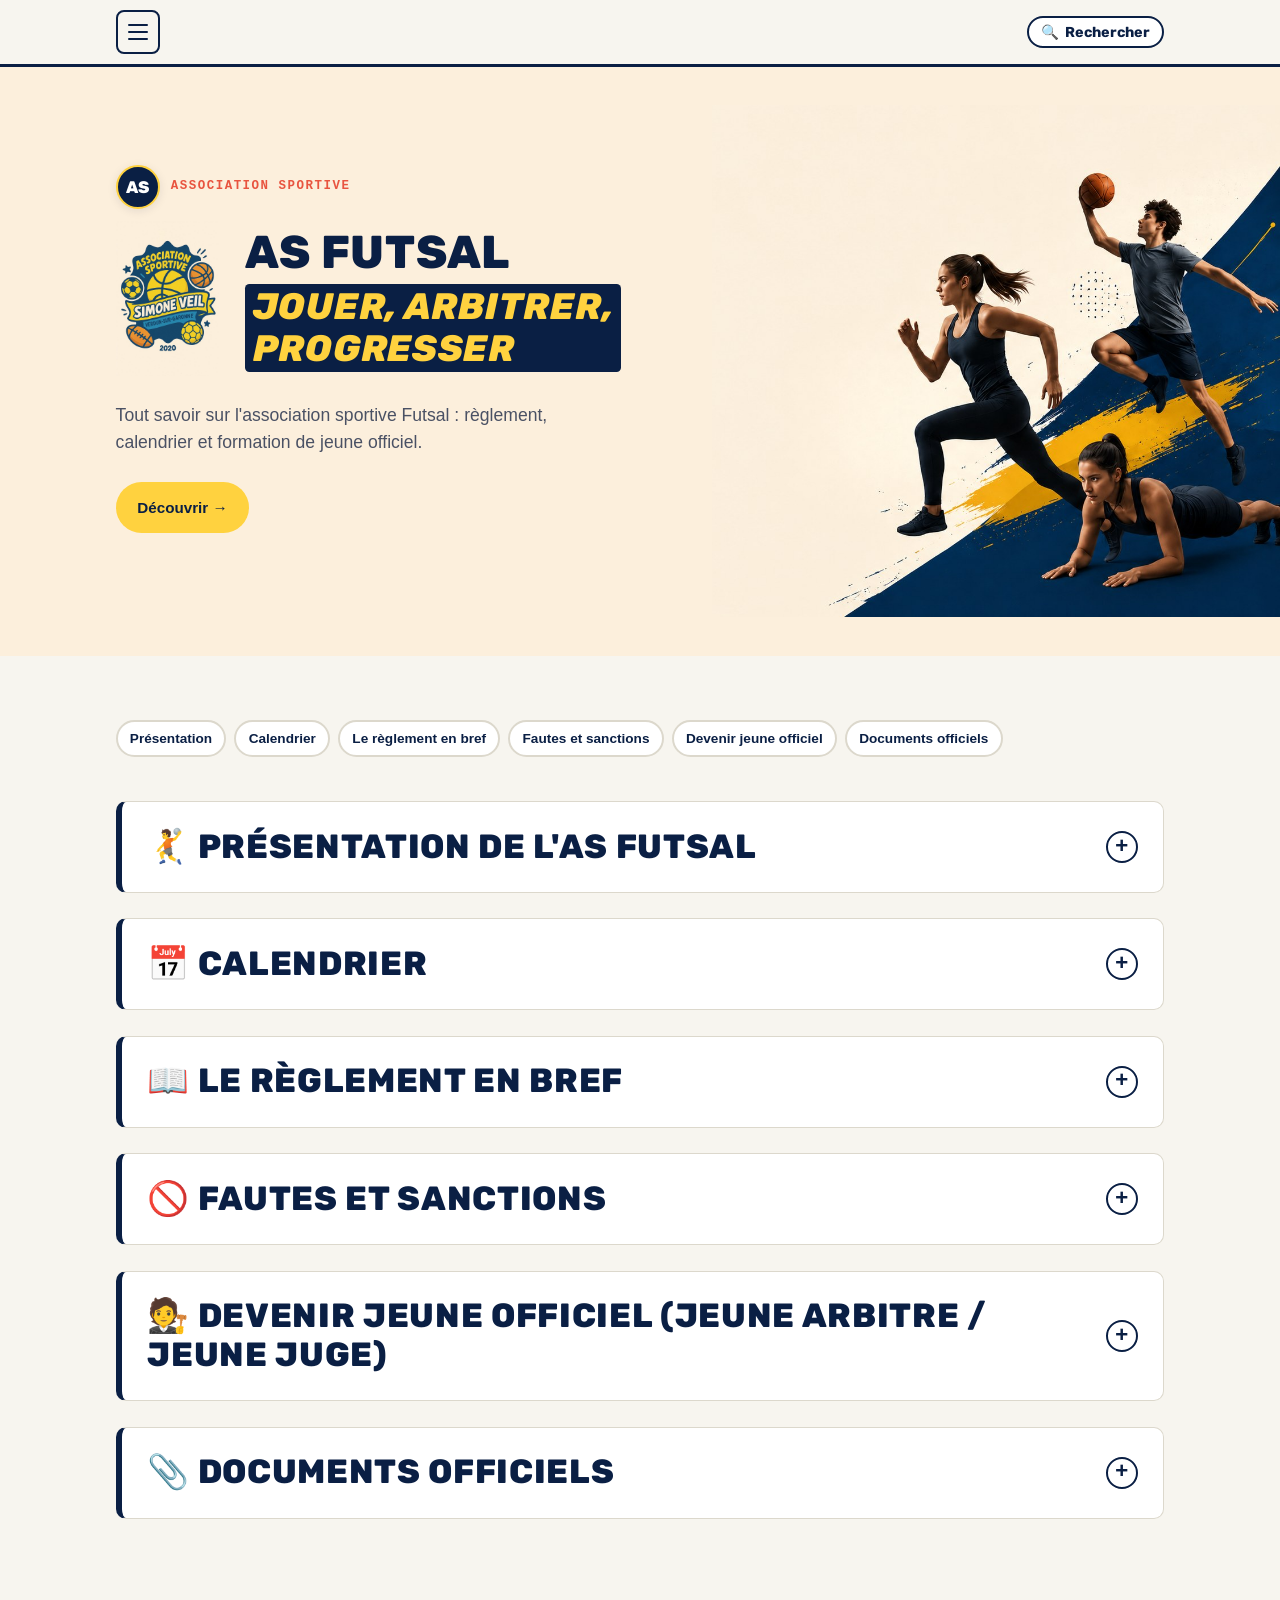
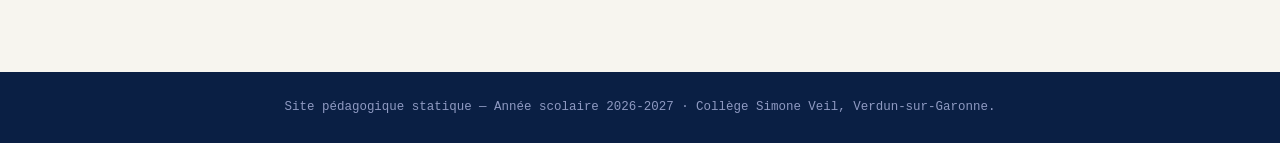
==== commit 41efd968: "Version ordinateur : menu deroulant, hero pleine largeur, plans des gymnases Bloc CSS dedie "MISE EN" ====
--- a/as-futsal.html
+++ b/as-futsal.html
@@ -55,7 +55,7 @@
             </a>
             <h1>
               <span class="hero-title__line1">AS Futsal</span>
-              <span class="hero-title__accent">Jouer, arbitrer, progresser</span>
+              <span class="hero-title__accent">Jouer, arbitrer,<br class="saut-ordinateur"> progresser</span>
             </h1>
           </div>
           <p class="lede">Tout savoir sur l'association sportive Futsal : règlement, calendrier et formation de jeune officiel.</p>
--- a/css/style.css
+++ b/css/style.css
@@ -884,6 +884,137 @@
   text-align: center;
 }
 
+/* ------------------------------------------------------------
+   Captures d'ecran annotees : les numeros sont des reperes poses
+   PAR-DESSUS l'image (positionnes en % via --x et --y), l'image
+   d'origine n'est jamais retouchee.
+   ------------------------------------------------------------ */
+.capture {
+  margin: var(--space-md) 0;
+}
+
+.capture__zone {
+  position: relative;
+  display: inline-block;
+  max-width: 100%;
+  border: 1px solid var(--color-border);
+  border-radius: var(--radius);
+  overflow: hidden;
+}
+
+.capture__zone img {
+  width: 100%;
+  height: auto;
+  display: block;
+}
+
+.capture__num {
+  position: absolute;
+  left: var(--x);
+  top: var(--y);
+  transform: translate(-50%, -50%);
+  width: 1.9em;
+  height: 1.9em;
+  border-radius: 50%;
+  background: var(--color-coral);
+  color: var(--color-white);
+  font-family: var(--font-display);
+  font-weight: 800;
+  font-size: clamp(11px, 1.5vw, 15px);
+  display: flex;
+  align-items: center;
+  justify-content: center;
+  box-shadow: 0 0 0 2px var(--color-white);
+}
+
+.capture__num--sm {
+  font-size: clamp(9px, 1.1vw, 12px);
+}
+
+.capture figcaption {
+  margin-top: var(--space-sm);
+  font-size: 0.9rem;
+  color: var(--color-ink-soft);
+}
+
+/* ------------------------------------------------------------
+   Plans des installations sportives (page "Fonctionnement de
+   l'EPS"). Les plans sont fournis par Google Maps sous forme
+   d'iframe : aucune cle n'est necessaire, il suffit de changer
+   l'adresse dans l'URL pour changer de lieu. Un lien de secours
+   ouvre l'itineraire dans l'application de cartes du visiteur.
+   ------------------------------------------------------------ */
+.cartes-lieux {
+  display: grid;
+  gap: var(--space-md);
+  margin-bottom: var(--space-md);
+}
+
+@media (min-width: 860px) {
+  .cartes-lieux {
+    grid-template-columns: 1fr 1fr;
+  }
+}
+
+.carte-lieu {
+  margin: 0;
+  background: var(--color-white);
+  border: 1px solid var(--color-border);
+  border-top: 5px solid var(--color-orange);
+  border-radius: var(--radius);
+  padding: var(--space-md);
+}
+
+.carte-lieu__entete {
+  display: block;
+  margin-bottom: var(--space-sm);
+}
+
+.carte-lieu__nom {
+  display: block;
+  font-family: var(--font-display);
+  font-weight: 800;
+  color: var(--color-navy);
+}
+
+.carte-lieu__adresse {
+  display: block;
+  font-size: 0.95rem;
+}
+
+.carte-lieu__repere {
+  display: block;
+  font-size: 0.85rem;
+  color: var(--color-ink-soft);
+}
+
+.carte-lieu__plan {
+  position: relative;
+  aspect-ratio: 4 / 3;
+  border: 1px solid var(--color-border);
+  border-radius: var(--radius);
+  overflow: hidden;
+  background: var(--color-chalk);
+}
+
+.carte-lieu__plan iframe {
+  position: absolute;
+  inset: 0;
+  width: 100%;
+  height: 100%;
+  border: 0;
+}
+
+.carte-lieu__lien {
+  margin: var(--space-sm) 0 0;
+}
+
+/* Saut de ligne qui n'existe que sur grand ecran (voir le bloc
+   "MISE EN PAGE ORDINATEUR" en fin de feuille). */
+.saut-ordinateur {
+  display: none;
+}
+
 /* Filet de separation a l'interieur d'une fiche. */
 .separateur {
   border: none;
@@ -3532,16 +3663,11 @@
    (voir la variante "--titre-long" plus bas) :
      --hero-l1        taille de la 1re ligne
      --hero-l2        taille de la 2e ligne (le bandeau bleu)
-     --hero-l2-coef   place occupee par la 2e ligne dans le calcul
-                      de la hauteur du logo :
-                        1.38 = bandeau sur 1 ligne
-                        2.53 = bandeau sur 2 lignes
    ------------------------------------------------------------ */
 
 .site-hero__lockup {
   --hero-l1: clamp(1.5rem, 8.5vw, 2.6rem);
   --hero-l2: clamp(1.9rem, 5vw, 3rem);
-  --hero-l2-coef: 1.38;
 }
 
 /* Telephone : le logo passe au-dessus, le titre prend toute la largeur. */
@@ -3594,8 +3720,11 @@
      La largeur suit automatiquement grace au format d'origine
      (600 x 900) : l'image n'est jamais deformee. */
   .site-hero__lockup .site-hero__logo {
-    height: calc(1.3 * (1.15 * var(--hero-l1)
-                        + var(--hero-l2-coef) * var(--hero-l2)));
+    /* Le calcul reprend les tailles de titre DE REFERENCE, pas celles de
+       la page : le logo garde ainsi exactement la meme taille partout,
+       meme sur les pages dont le titre a du etre reduit. */
+    height: calc(1.3 * (1.15 * clamp(1.5rem, 3.6vw, 3rem)
+                        + 1.38 * clamp(1.9rem, 5vw, 3rem)));
     width: auto;
     aspect-ratio: 600 / 900;
   }
@@ -3624,19 +3753,40 @@
   }
 }
 
-/* Bandeau bleu qui doit tenir sur UNE seule ligne malgre sa longueur
-   ("collégien autonome !", "Comprendre son corps") : la taille est
-   calee sur la place reellement disponible a cote du logo, mesuree
-   de 640 a 1920px. */
-@media (max-width: 639.98px) {
-  .site-hero__lockup--l2-une-ligne {
-    --hero-l2: clamp(1rem, 5.7vw, 2.4rem);
-  }
+/* Bandeau bleu volontairement coupe en deux lignes ("Comprendre /
+   son corps", "collégien / autonome !") : la coupure est ecrite dans
+   le HTML (<br>), la taille reste celle des autres pages. */
+.hero-title__gros {
+  /* Pas de "display: block" ici : cela ferait occuper toute la largeur
+     au bandeau bleu, qui doit rester ajuste au texte. Le retour a la
+     ligne est deja assure par le <br> qui precede. */
+  font-size: 1.42em;
+}
+
+/* Page "Mon entree en 6e" : la 2e ligne du bandeau ("autonome !") etant
+   nettement plus grande, la taille de base est un peu reduite pour que
+   les deux lignes tiennent dans la colonne. */
+.site-hero__lockup--l2-accent-fort {
+  --hero-l2: clamp(1.3rem, 6.5vw, 1.9rem);
 }
 
 @media (min-width: 640px) {
-  .site-hero__lockup--l2-une-ligne {
-    --hero-l2: clamp(0.9rem, 2.35vw, 1.85rem);
+  .site-hero__lockup--l2-accent-fort {
+    --hero-l2: clamp(1.2rem, 3.1vw, 2.35rem);
+  }
+}
+
+@media (min-width: 640px) {
+  .site-hero__lockup--l2-deux-lignes {
+    --hero-l2: clamp(1.3rem, 3.5vw, 2.6rem);
+  }
+}
+
+/* Bandeau un peu long ("dépasse-toi !") : sans cela il passe sur
+   2 lignes entre 640 et 1100px. */
+@media (min-width: 640px) {
+  .site-hero__lockup--l2-serre {
+    --hero-l2: clamp(1.4rem, 4vw, 3rem);
   }
 }
 
@@ -3648,3 +3798,97 @@
     --hero-l2: clamp(1.25rem, 4.2vw - 0.4rem, 2.5rem);
   }
 }
+
+/* ============================================================
+   MISE EN PAGE ORDINATEUR (a partir de 1200px)
+   ------------------------------------------------------------
+   TOUT ce qui suit ne concerne QUE les grands ecrans. Le
+   telephone (moins de 640px) et la tablette (640 a 1199px,
+   iPad et iPad Air compris, en portrait comme en paysage)
+   gardent exactement la mise en page precedente.
+   Pour annuler ces reglages, il suffit de supprimer ce bloc.
+   ============================================================ */
+@media (min-width: 1200px) {
+
+  /* --- 1. Menu : meme bouton deroulant que sur tablette -------
+     Le bandeau horizontal est remplace par le bouton "hamburger",
+     place a gauche ; la recherche reste a droite. */
+  .site-header__inner {
+    justify-content: space-between;
+  }
+
+  .nav-toggle {
+    display: inline-flex;
+  }
+
+  .main-nav {
+    position: absolute;
+    top: var(--header-height);
+    left: 0;
+    right: 0;
+    max-height: 0;
+    overflow: hidden;
+    background: var(--color-chalk);
+    border-bottom: 3px solid var(--color-navy);
+  }
+
+  .main-nav.is-open {
+    max-height: calc(100vh - var(--header-height));
+    overflow-y: auto;
+    box-shadow: 0 12px 20px rgba(10, 31, 68, 0.15);
+  }
+
+  .main-nav__list {
+    flex-direction: column;
+    align-items: stretch;
+    padding: var(--space-sm) var(--space-md) var(--space-md);
+    max-width: var(--max-width);
+    margin: 0 auto;
+  }
+
+  .main-nav__list a {
+    padding: 0.7rem 0.6rem;
+    font-size: 1rem;
+  }
+
+  /* --- 2. Hero : la photo va jusqu'au bord de l'ecran ---------
+     Le texte reste aligne sur le reste de la page ; seule la photo
+     deborde a droite pour combler le vide. La marge negative est
+     calculee a partir de la largeur de l'ecran : le petit
+     depassement du au defilement vertical est rogne par
+     "overflow-x: clip" sur le hero. */
+  .site-hero {
+    overflow-x: clip;
+  }
+
+  /* Le selecteur reprend les deux classes pour passer devant la
+     regle "width: 100 %" definie plus haut : sans cela, la largeur
+     de la colonne empeche la photo de s'etendre. */
+  .site-hero__visual.site-hero__visual--photo {
+    width: auto;
+    margin-right: calc(-1 * ((100vw - var(--max-width)) / 2 + var(--space-md)));
+  }
+
+  .site-hero__visual--photo img {
+    aspect-ratio: auto;
+    height: clamp(480px, 40vw, 620px);
+  }
+
+  /* --- 3. AS futsal : "Jouer, arbitrer," puis "progresser" ----
+     Le bandeau est legerement reduit, sinon "Jouer, arbitrer," ne
+     tient pas sur une ligne et le titre passe sur 3 lignes. */
+  .saut-ordinateur {
+    display: inline;
+  }
+
+  .site-hero__lockup--l2-longue {
+    --hero-l2: clamp(1.5rem, 3.9vw, 2.3rem);
+  }
+
+  /* --- 4. Mon entree en 6e : les deux encadres du haut
+     debordent legerement la colonne de texte pour occuper un peu
+     plus de largeur. */
+  .bilan-eleve {
+    margin-inline: calc(-1 * var(--space-lg));
+  }
+}
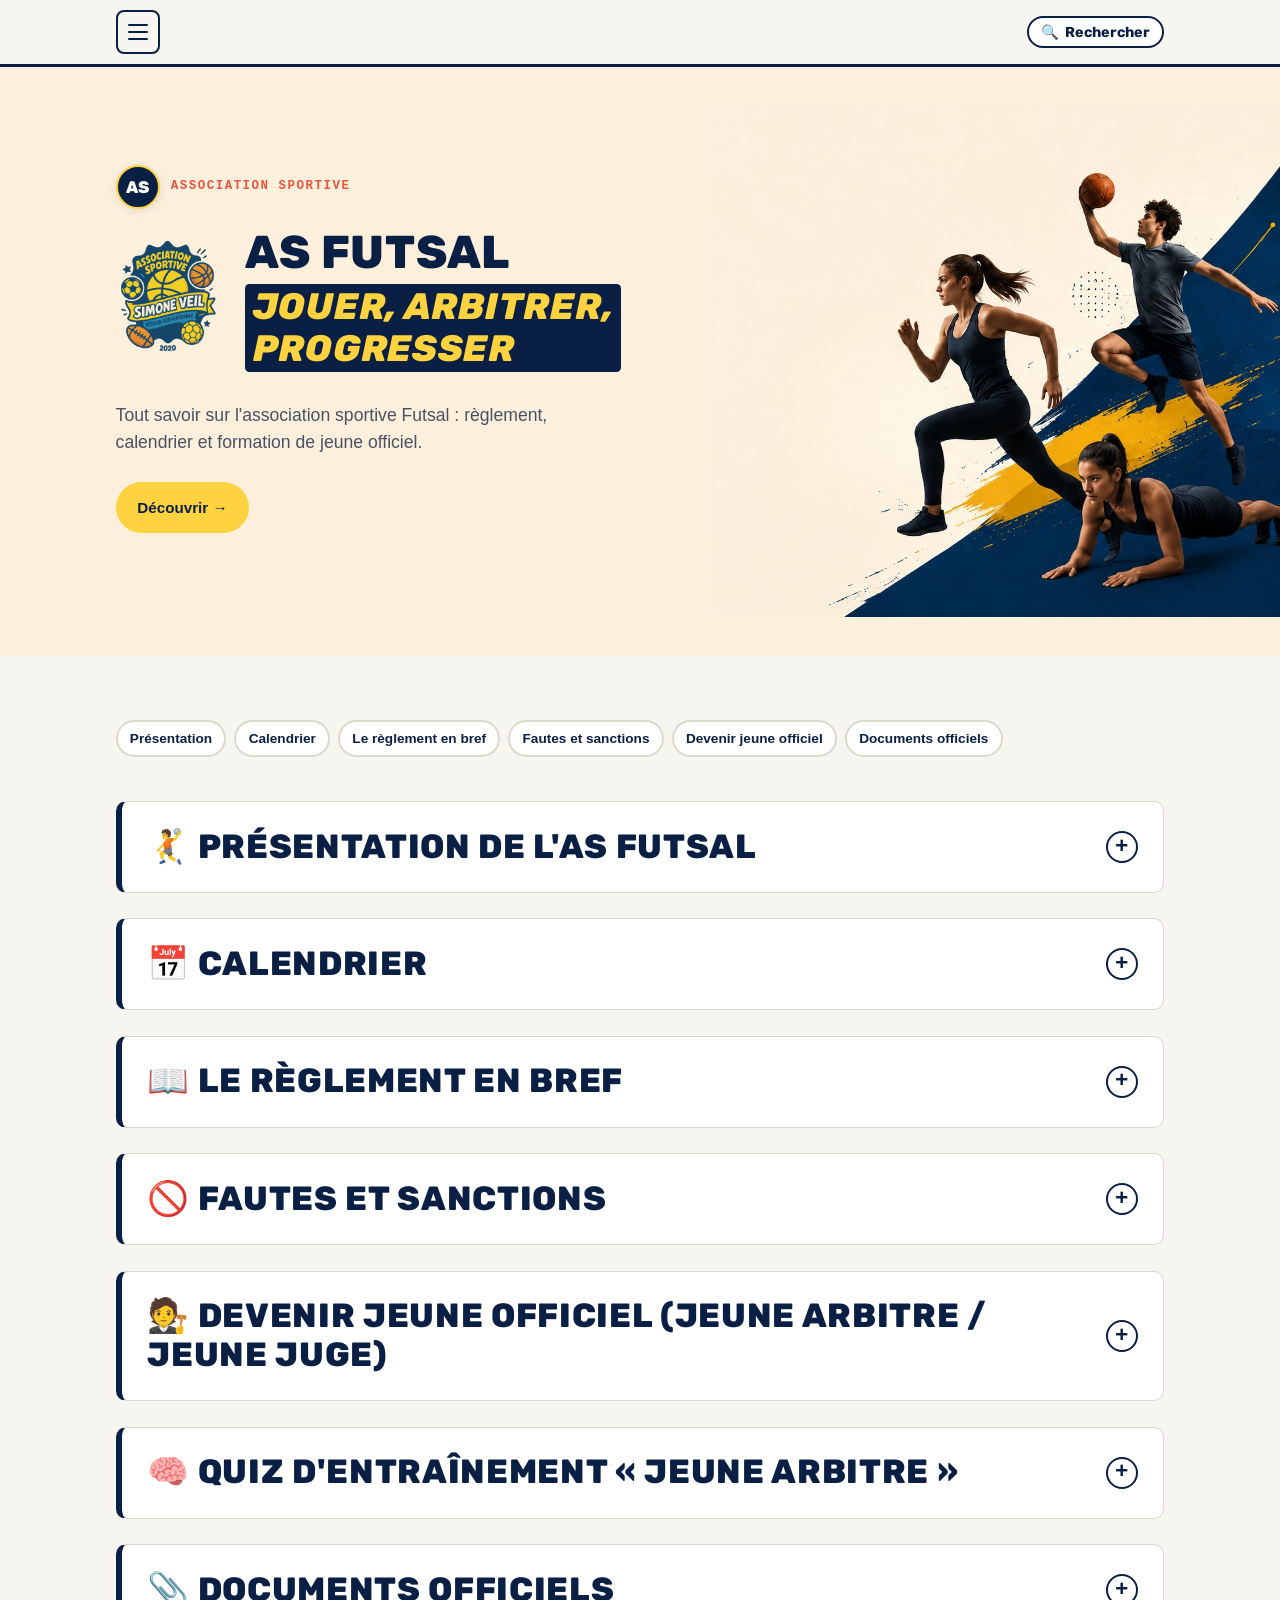
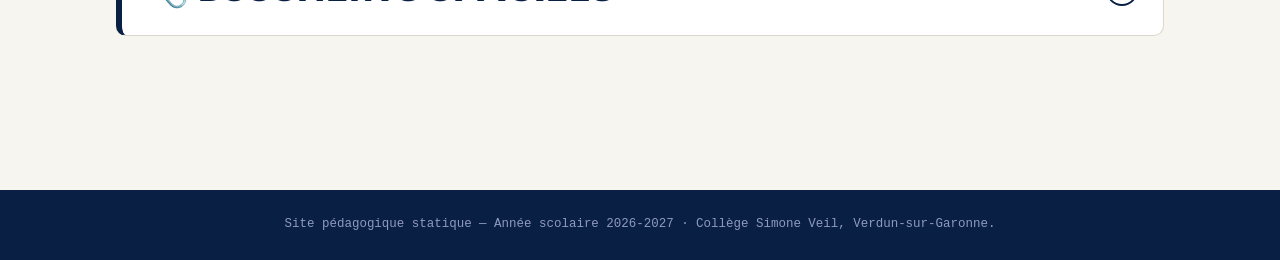
==== commit 99a16b39: "AS, dispenses, dates et refonte de la page AS Futsal Fonctionnement de l'EPS - Association sportive " ====
--- a/as-futsal.html
+++ b/as-futsal.html
@@ -89,10 +89,54 @@
             <span class="info-card__toggle" aria-hidden="true">+</span>
           </summary>
           <div class="info-card__body">
-            <!-- MODIFIER ICI : jours et horaires d'entrainement, lieu -->
-            <p><strong>Jours et horaires :</strong> [à compléter]</p>
-            <p><strong>Lieu :</strong> [à compléter]</p>
-            <p>[Présentation courte de l'AS Futsal à compléter — objectifs, public visé, esprit de l'association.]</p>
+            <!-- MODIFIER CHAQUE ANNEE : jours, horaires, lieu et date de reprise -->
+            <div class="table-wrap">
+              <table class="as-table">
+                <thead>
+                  <tr><th>Jour</th><th>Niveaux</th><th>Horaire</th></tr>
+                </thead>
+                <tbody>
+                  <tr class="as-futsal"><td>Lundi</td><td><strong>4<sup>e</sup> / 3<sup>e</sup></strong></td><td>13h – 13h50</td></tr>
+                  <tr class="as-futsal"><td>Mardi</td><td><strong>6<sup>e</sup> / 5<sup>e</sup></strong></td><td>13h – 13h50</td></tr>
+                </tbody>
+              </table>
+            </div>
+
+            <ul>
+              <li><strong>Lieu :</strong> les <span class="surligne">terrains de handball du plateau EPS</span>.</li>
+              <li><strong>Début de l'AS :</strong> <span class="surligne">lundi 14 septembre</span>.</li>
+              <li><strong>Encadrement :</strong> Mme Rattin.</li>
+            </ul>
+
+            <h4>L'AS Futsal, c'est quoi ?</h4>
+            <p>
+              L'AS Futsal est <strong>ouverte à tous</strong>, <strong>débutants comme confirmés</strong> :
+              aucun niveau n'est demandé pour venir. Le but est simple — <span class="surligne">prendre du
+              plaisir sur le temps du midi</span>, autour de matchs.
+            </p>
+
+            <p><strong>L'organisation est toujours la même :</strong></p>
+            <div class="deroule">
+              <div class="deroule__etape">
+                <span class="deroule__num">1</span>
+                <span class="deroule__texte"><strong>Constitution des équipes</strong> par des capitaines volontaires.</span>
+              </div>
+              <div class="deroule__etape">
+                <span class="deroule__num">2</span>
+                <span class="deroule__texte"><strong>Échauffement en autonomie</strong>, par équipes.</span>
+              </div>
+              <div class="deroule__etape">
+                <span class="deroule__num">3</span>
+                <span class="deroule__texte"><strong>Les matchs</strong>, jusqu'à la fin de la séance.</span>
+              </div>
+            </div>
+
+            <div class="callout callout--success">
+              <p class="mb-0">
+                🤝 <strong>Les valeurs de l'AS :</strong> le <strong>fair-play</strong>, le
+                <strong>bon esprit</strong> et le <strong>plaisir</strong> de jouer ensemble.
+              </p>
+            </div>
           </div>
         </details>
 
@@ -104,26 +148,36 @@
           </summary>
           <div class="info-card__body">
             <p>Les entraînements, compétitions et dates importantes de l'année, triés du plus proche au plus lointain.</p>
+
+            <ul class="legende-calendrier">
+              <li><span class="legende-calendrier__pastille legende-calendrier__pastille--filles"></span> Filles uniquement</li>
+              <li><span class="legende-calendrier__pastille legende-calendrier__pastille--tous"></span> Tous publics</li>
+              <li><span class="legende-calendrier__pastille legende-calendrier__pastille--6e5e"></span> Niveaux 6<sup>e</sup> / 5<sup>e</sup></li>
+              <li><span class="legende-calendrier__pastille legende-calendrier__pastille--4e3e"></span> Niveaux 4<sup>e</sup> / 3<sup>e</sup></li>
+            </ul>
+
             <ul class="calendar-list" id="calendrier-liste"></ul>
             <p class="calendar-empty" id="calendrier-vide">Calendrier à venir.</p>
 
             <!-- COMMENT AJOUTER UN EVENEMENT ?
-                 Modifiez le tableau FUTSAL_CALENDRIER ci-dessous. Chaque
-                 evenement suit ce modele (voir l'exemple en commentaire) :
-
-                 { date: "2026-09-15", titre: "Entraînement", lieu: "Gymnase du collège", type: "entrainement" }
-
-                 - date : format AAAA-MM-JJ
-                 - type : "entrainement", "competition" ou "date-importante"
-                 - lieu : facultatif
-                 Le tableau est vide par defaut : la page affichera alors
-                 "Calendrier à venir" a la place de la liste. -->
+                 Modifiez le tableau FUTSAL_CALENDRIER ci-dessous :
+
+                 { date: "2026-09-14", titre: "...", lieu: "...", type: "entrainement", public: "tous" }
+
+                 - date   : format AAAA-MM-JJ
+                 - type   : "entrainement", "competition" ou "date-importante"
+                 - public : "filles" (orange), "tous" (vert), "6e5e" (bleu fonce)
+                            ou "4e3e" (bleu clair) — c'est lui qui donne la couleur
+                 - lieu   : facultatif -->
             <script>
               window.FUTSAL_CALENDRIER = window.FUTSAL_CALENDRIER || [];
               window.FUTSAL_CALENDRIER = window.FUTSAL_CALENDRIER.concat([
-                // Exemple (à décommenter et modifier pour ajouter un vrai événement) :
-                // { date: "2026-09-15", titre: "Entraînement", lieu: "Gymnase du collège", type: "entrainement" },
-                // { date: "2026-11-20", titre: "Plateau UNSS Futsal", lieu: "À définir", type: "competition" },
+                { date: "2026-09-14", titre: "Début des entraînements", lieu: "Terrains de handball du plateau EPS", type: "entrainement", public: "tous" },
+                { date: "2026-10-07", titre: "1er tournoi (beach et herbe)", lieu: "Port Canal, Montauban", type: "competition", public: "filles" },
+                { date: "2026-11-04", titre: "Journée arbitrage futsal", lieu: "Filles et garçons", type: "date-importante", public: "tous" },
+                { date: "2027-01-06", titre: "Journée arbitrage football", lieu: "Filles uniquement", type: "date-importante", public: "filles" },
+                { date: "2027-04-28", titre: "Beach soccer", lieu: "Port Canal, Montauban", type: "competition", public: "filles" },
+                { date: "2027-05-19", titre: "Tournoi final sur herbe", lieu: "Montech", type: "competition", public: "filles" },
               ]);
             </script>
           </div>
@@ -137,61 +191,122 @@
           </summary>
           <div class="info-card__body">
 
-            <p><strong>Terrain et matériel</strong></p>
+            <p>
+              👀 <strong>Avant de lire quoi que ce soit, regarde cette vidéo :</strong> elle explique
+              l'essentiel du futsal en quelques minutes. Elle se lance directement ici, sans quitter le site.
+            </p>
+            <!-- MODIFIER ICI : pour changer la video, remplacez l'identifiant apres "/embed/"
+                 par celui de la nouvelle video YouTube. -->
+            <div class="video-embed">
+              <iframe src="https://www.youtube-nocookie.com/embed/1RQ7qBDAFAk"
+                      title="Les règles du futsal expliquées en vidéo"
+                      loading="lazy"
+                      allow="accelerometer; clipboard-write; encrypted-media; gyroscope; picture-in-picture"
+                      allowfullscreen></iframe>
+            </div>
+
+            <div class="callout callout--info">
+              <p class="mb-0">
+                ⚠️ La vidéo présente le futsal <strong>en général</strong>. Au collège, on joue selon le
+                <strong>règlement UNSS</strong>, résumé ci-dessous : c'est <span class="surligne">celui-ci qui
+                s'applique</span> en AS et en compétition scolaire.
+              </p>
+            </div>
+
+            <h3>⚡ Le futsal en 6 réflexes</h3>
+            <div class="regles-grille">
+              <div class="regle-fiche regle-fiche--bleu">
+                <p class="regle-fiche__titre">👥 5 contre 5</p>
+                <p class="mb-0"><strong>4 joueurs de champ + 1 gardien</strong>, et jusqu'à 5 remplaçants. Les changements sont <strong>illimités</strong> et se font <strong>en cours de jeu</strong>, dans la zone prévue près du milieu.</p>
+              </div>
+              <div class="regle-fiche regle-fiche--orange">
+                <p class="regle-fiche__titre">⏱️ 4 secondes</p>
+                <p class="mb-0">Touche, corner, coup franc, relance du gardien : tu as <span class="surligne">4 secondes</span> pour jouer. L'arbitre compte avec ses doigts. Au-delà : le ballon change de camp.</p>
+              </div>
+              <div class="regle-fiche regle-fiche--vert">
+                <p class="regle-fiche__titre">🦶 Tout se joue au pied</p>
+                <p class="mb-0">La <strong>touche</strong> et le <strong>corner</strong> se jouent <strong>au pied</strong>, ballon arrêté. Seule exception : la <strong>sortie de but</strong>, que le gardien relance <strong>à la main</strong>.</p>
+              </div>
+              <div class="regle-fiche regle-fiche--rouge">
+                <p class="regle-fiche__titre">🚫 Pas de contact</p>
+                <p class="mb-0">Interdit d'aller <strong>au contact</strong> pour prendre le ballon, et <span class="surligne">interdit de tacler</span> — même pour le gardien. On joue le ballon, pas le joueur.</p>
+              </div>
+              <div class="regle-fiche regle-fiche--violet">
+                <p class="regle-fiche__titre">🙌 Pas de hors-jeu</p>
+                <p class="mb-0">Contrairement au football, <strong>il n'y a pas de hors-jeu</strong> en futsal. Tu peux te placer où tu veux, y compris devant le dernier défenseur.</p>
+              </div>
+              <div class="regle-fiche regle-fiche--jaune">
+                <p class="regle-fiche__titre">🥅 Un but de partout</p>
+                <p class="mb-0">Un but peut être marqué de <strong>n'importe quel endroit</strong> du terrain… sauf <strong>directement</strong> sur un coup d'envoi, une touche ou une relance à la main du gardien.</p>
+              </div>
+            </div>
+
+            <h3>🏟️ Le terrain et le ballon</h3>
             <ul>
-              <li>Terrain de hand-ball (intérieur ou extérieur), 38 à 42 m de long, 18 à 22 m de large.</li>
-              <li>Buts de 3 m sur 2 m.</li>
-              <li>Ballon spécifique futsal de taille 4.</li>
+              <li>On joue sur un <strong>terrain de handball</strong> (intérieur ou extérieur) : <strong>38 à 42 m</strong> de long, <strong>18 à 22 m</strong> de large.</li>
+              <li>Les buts mesurent <strong>3 m sur 2 m</strong>.</li>
+              <li>Le ballon est un <strong>ballon de futsal taille 4</strong>, qui rebondit peu. ⛔ Le ballon en feutrine est <strong>interdit</strong>.</li>
             </ul>
 
-            <p><strong>Les joueurs</strong></p>
+            <h3>👕 L'équipement obligatoire</h3>
+            <div class="grid grid--2">
+              <div class="callout callout--success">
+                <p class="mb-0">✅ <strong>Obligatoire :</strong> <span class="surligne">protège-tibias</span>, chaussures type tennis, maillot numéroté, short et chaussettes identiques pour toute l'équipe.</p>
+              </div>
+              <div class="callout callout--info">
+                <p class="mb-0">⛔ <strong>Interdit :</strong> tous les <strong>bijoux</strong> (bagues, colliers, montres, boucles d'oreilles) — ils doivent être retirés avant d'entrer sur le terrain.</p>
+              </div>
+            </div>
+            <p>👐 Le gardien peut porter un <strong>pantalon de survêtement</strong> ; genouillères et coudières lui sont conseillées.</p>
+
+            <h3>🧤 Le gardien de but</h3>
             <ul>
-              <li>5 joueurs par équipe dont le gardien, jusqu'à 5 remplaçants (10 joueurs maximum par match).</li>
-              <li>Remplacements illimités, dans une zone dédiée près de la ligne médiane.</li>
-              <li>Si une équipe se retrouve à moins de 3 joueurs (2 joueurs + gardien), le match est arrêté et l'adversaire gagne 3-0.</li>
+              <li>Dans sa moitié de terrain, il a <strong>4 secondes</strong> pour relancer.</li>
+              <li>Sur une sortie de but, il relance <span class="surligne">à la main</span> — et il ne peut pas dégager de volée.</li>
+              <li>Il <strong>ne peut pas prendre à la main</strong> une passe faite volontairement au pied par un coéquipier → coup franc indirect.</li>
+              <li>Après avoir donné le ballon, il ne peut pas le <strong>retoucher dans sa moitié de terrain</strong> tant qu'un adversaire ne l'a pas joué.</li>
+              <li>S'il attrape le ballon <strong>à la main hors de sa surface</strong> : coup franc direct pour l'adversaire.</li>
             </ul>
 
-            <p><strong>Équipement obligatoire</strong></p>
-            <ul>
-              <li>Protège-tibias.</li>
-              <li>Chaussures type tennis/futsal (semelles non marquantes).</li>
-              <li>Maillots, shorts et chaussettes identiques pour tous les joueurs.</li>
-              <li>Bijoux interdits.</li>
-            </ul>
-
-            <p><strong>Le gardien de but</strong></p>
-            <ul>
-              <li>Doit relancer le ballon dans les 4 secondes lorsqu'il est dans sa moitié de terrain.</li>
-              <li>Ne peut toucher le ballon qu'une seule fois par possession dans sa moitié de terrain.</li>
-              <li>Ne peut pas prendre à la main une passe en retrait faite volontairement au pied par un coéquipier (sinon coup franc indirect).</li>
-            </ul>
-
-            <div class="callout callout--info">
-              <h3>Pas de hors-jeu !</h3>
-              <p>Contrairement au football, il n'y a <strong>pas de hors-jeu</strong> en futsal.</p>
-            </div>
-
-            <p><strong>Distances réglementaires</strong></p>
-            <ul>
-              <li><strong>5 mètres</strong> pour les adversaires sur une touche, un corner ou un coup franc.</li>
-              <li><strong>3 mètres</strong> (en dehors du rond central) au coup d'envoi, avec tous les joueurs de l'équipe qui engage dans leur propre moitié de terrain.</li>
-            </ul>
-
-            <p><strong>Le délai des 4 secondes</strong></p>
-            <p>Un joueur a 4 secondes pour exécuter une touche, un corner ou un coup franc. Au-delà, coup franc indirect à l'adversaire (ou balle au gardien si c'était un corner).</p>
-
-            <p><strong>Durée des matchs</strong></p>
-            <p>La durée varie selon le niveau (collège, lycée) et le nombre de matchs prévus dans la journée.</p>
+            <h3>📏 Les distances à connaître</h3>
             <div class="table-wrap">
               <table>
-                <thead><tr><th>Situation</th><th>Durée</th></tr></thead>
+                <thead><tr><th>Situation</th><th>Distance</th></tr></thead>
                 <tbody>
-                  <tr><td>Match unique dans la journée</td><td>2 x 20 minutes (temps non décompté)</td></tr>
-                  <tr><td>Plusieurs matchs dans la journée</td><td>[à ajuster selon le nombre de matchs]</td></tr>
-                  <tr><td>Niveau lycée</td><td>[à ajuster]</td></tr>
+                  <tr><td>Touche, corner, coup franc</td><td><strong>5 mètres</strong> pour les adversaires</td></tr>
+                  <tr><td>Coup d'envoi</td><td><strong>3 mètres</strong> (hors du rond central), chaque équipe dans son camp</td></tr>
+                  <tr><td>Pénalty</td><td><strong>6 mètres</strong> — les autres joueurs à 5 m, derrière le ballon</td></tr>
+                  <tr><td>Coup de pied de pénalité (trop de fautes)</td><td><strong>9 mètres</strong>, sans mur</td></tr>
+                  <tr><td>Balle à terre</td><td><strong>2 mètres</strong> pour les adversaires</td></tr>
                 </tbody>
               </table>
             </div>
+
+            <h3>⏲️ La durée des matchs</h3>
+            <div class="table-wrap">
+              <table>
+                <thead><tr><th>Situation</th><th>Collège</th></tr></thead>
+                <tbody>
+                  <tr><td>Un seul match dans la journée</td><td><strong>2 × 20 minutes</strong> (temps non décompté)</td></tr>
+                  <tr><td>Deux matchs dans la journée</td><td><strong>2 × 12 minutes</strong> (temps non décompté)</td></tr>
+                  <tr><td>Temps de jeu maximum sur une journée</td><td><strong>60 minutes</strong></td></tr>
+                </tbody>
+              </table>
+            </div>
+            <p class="text-mono">Durées du règlement UNSS 2024-2025, championnat collège filles et garçons.</p>
+
+            <h3>🤝 Avant et après le match : le protocole</h3>
+            <p>
+              Chaque match commence <strong>et</strong> se termine par un <span class="surligne">salut des adversaires
+              et des arbitres</span>, au centre du terrain. Ce n'est pas une option : le non-respect du protocole peut
+              être sanctionné.
+            </p>
+
+            <h3>🎯 En cas d'égalité : les tirs au but</h3>
+            <p>
+              <strong>5 tireurs</strong> par équipe, choisis parmi les joueurs de la feuille de match. Si l'égalité
+              persiste, on continue en <strong>mort subite</strong>, en gardant le même ordre de passage.
+            </p>
           </div>
         </details>
 
@@ -202,68 +317,104 @@
             <span class="info-card__toggle" aria-hidden="true">+</span>
           </summary>
           <div class="info-card__body">
+
             <div class="callout callout--info">
-              <h3>Le contact est interdit</h3>
-              <p>Pour prendre le ballon à l'adversaire, le contact est interdit : pas de charge, pas de tacle en duel.</p>
-            </div>
-
-            <p><strong>Coup franc direct (CFD)</strong> — exemples de fautes concernées :</p>
-            <ul>
-              <li>Donner ou essayer de donner un coup de pied à l'adversaire.</li>
-              <li>Faire un croche-pied.</li>
-              <li>Charger un adversaire (même de l'épaule).</li>
-              <li>Toucher intentionnellement le ballon de la main.</li>
-              <li>Tacler un adversaire en duel.</li>
-              <li>Tenir un adversaire.</li>
-            </ul>
-
-            <p><strong>Coup franc indirect (CFI)</strong> — exemples de fautes concernées :</p>
-            <ul>
-              <li>Jouer de manière dangereuse.</li>
-              <li>Effectuer un changement de joueur hors zone, ou avant que le remplacé soit sorti.</li>
-              <li>Gêner volontairement le gardien lors de sa relance.</li>
-              <li>Perdre seul sa chaussure ou un protège-tibia.</li>
-              <li>Ne pas respecter la règle des 4 secondes.</li>
-              <li>Pour le gardien : prendre le ballon à la main sur une passe en retrait, ou le retoucher deux fois de suite dans la même possession.</li>
-            </ul>
-
-            <p><strong>Fautes collectives</strong></p>
-            <p>Seuls les coups francs directs comptent comme fautes collectives. Au-delà d'un certain nombre de fautes cumulées par équipe dans la période, l'équipe adverse obtient un coup de pied de pénalité à 9 mètres. Le compteur est remis à zéro à la mi-temps.</p>
+              <h3 class="mt-0">🚫 La règle d'or : pas de contact</h3>
+              <p class="mb-0">
+                Pour prendre le ballon à l'adversaire, <span class="surligne">le contact est interdit</span> :
+                pas de charge, pas d'appui sur l'adversaire, et <strong>aucun tacle en duel</strong> — gardien compris.
+                On joue <strong>le ballon</strong>, jamais le joueur.
+              </p>
+            </div>
+
+            <h3>⚖️ Les deux coups francs</h3>
+            <div class="grid grid--2">
+              <div class="faute-bloc faute-bloc--direct">
+                <p class="faute-bloc__titre">🔴 Coup franc DIRECT</p>
+                <p class="faute-bloc__sous">On peut marquer directement. ⚠️ Il compte comme <strong>faute collective</strong>.</p>
+                <ul class="mb-0">
+                  <li><strong>Tacler</strong> un adversaire en duel</li>
+                  <li><strong>Charger</strong> ou <strong>bousculer</strong> un adversaire (même de l'épaule)</li>
+                  <li>Donner ou essayer de donner un <strong>coup de pied</strong></li>
+                  <li>Faire un <strong>croche-pied</strong>, <strong>sauter</strong> sur un adversaire</li>
+                  <li><strong>Tenir</strong> un adversaire</li>
+                  <li>Toucher <strong>volontairement le ballon de la main</strong></li>
+                  <li><strong>Percuter</strong> un défenseur immobile (passage en force)</li>
+                  <li><strong>Cracher</strong> sur un adversaire</li>
+                </ul>
+              </div>
+              <div class="faute-bloc faute-bloc--indirect">
+                <p class="faute-bloc__titre">🟠 Coup franc INDIRECT</p>
+                <p class="faute-bloc__sous">Un coéquipier doit toucher le ballon avant qu'un but puisse être marqué.</p>
+                <ul class="mb-0">
+                  <li>Jouer de manière <strong>dangereuse</strong></li>
+                  <li>Faire un <strong>mauvais changement</strong> ou changer hors de la zone</li>
+                  <li><strong>Gêner le gardien</strong> quand il relance</li>
+                  <li>Ne pas respecter les <strong>4 secondes</strong></li>
+                  <li>Perdre seul sa <strong>chaussure</strong> ou un <strong>protège-tibia</strong></li>
+                  <li>Faire <strong>obstacle</strong> à un adversaire alors que le ballon n'est pas joué</li>
+                  <li>Pour le gardien : <strong>prendre à la main</strong> une passe en retrait, ou <strong>retoucher</strong> le ballon dans sa moitié de terrain</li>
+                </ul>
+              </div>
+            </div>
+
+            <div class="callout callout--success">
+              <h3 class="mt-0">👍 La règle de l'avantage</h3>
+              <p class="mb-0">
+                Si une faute est commise mais que l'équipe qui la subit <strong>garde l'avantage</strong>, l'arbitre
+                <strong>laisse jouer</strong> : l'action va à son terme. Il signale la faute au prochain arrêt de jeu,
+                et elle est quand même comptée comme faute collective.
+              </p>
+            </div>
+
+            <h3>🔢 Les fautes collectives</h3>
+            <p>
+              Seuls les <strong>coups francs directs</strong> sont comptés comme fautes collectives. À partir d'un
+              certain nombre de fautes dans la même période, l'adversaire obtient un
+              <span class="surligne">coup de pied de pénalité à 9 mètres, sans mur</span>, avec le gardien sur sa ligne.
+              🔄 Le compteur <strong>repart à zéro à la mi-temps</strong>.
+            </p>
             <div class="table-wrap">
               <table>
-                <thead><tr><th>Durée de la période</th><th>Nombre de fautes avant pénalité à 9 m</th></tr></thead>
+                <thead><tr><th>Durée de la période</th><th>Fautes autorisées</th><th>Pénalité à 9 m</th></tr></thead>
                 <tbody>
-                  <tr><td>[à compléter selon le règlement officiel]</td><td>[à compléter]</td></tr>
-                  <tr><td>[à compléter selon le règlement officiel]</td><td>[à compléter]</td></tr>
+                  <tr><td>6 minutes</td><td>2 fautes</td><td>dès la <strong>3<sup>e</sup></strong></td></tr>
+                  <tr><td>8 ou 10 minutes</td><td>3 fautes</td><td>dès la <strong>4<sup>e</sup></strong></td></tr>
+                  <tr><td>12, 13 ou 15 minutes</td><td>4 fautes</td><td>dès la <strong>5<sup>e</sup></strong></td></tr>
+                  <tr><td>17 minutes et plus</td><td>5 fautes</td><td>dès la <strong>6<sup>e</sup></strong></td></tr>
                 </tbody>
               </table>
             </div>
-            <p class="text-mono">Valeurs exactes à reprendre dans le règlement officiel UNSS Futsal (voir « Documents officiels »).</p>
-
-            <p><strong>Les trois sanctions administratives</strong></p>
+            <p class="text-mono">Tableau du règlement UNSS 2024-2025 (temps non décompté).</p>
+
+            <h3>🟦 Les trois cartons</h3>
             <div class="sanction-cards">
               <div class="sanction-card sanction-card--blanc">
                 <span class="sanction-card__swatch" aria-hidden="true"></span>
-                <h4>Carton blanc</h4>
-                <p>Mise en garde, aucune sanction sportive. Une seule fois par équipe et par match.</p>
-                <p>Exemples : simulation, désapprobation, retrait de maillot.</p>
+                <h4>⬜ Carton blanc</h4>
+                <p><strong>Une mise en garde</strong> : aucun point de pénalité, aucune exclusion.</p>
+                <p class="mb-0">Une <span class="surligne">seule fois par équipe et par match</span> — ensuite, ce sera le carton jaune.</p>
               </div>
               <div class="sanction-card sanction-card--jaune">
                 <span class="sanction-card__swatch" aria-hidden="true"></span>
-                <h4>Carton jaune</h4>
-                <p>Exclusion temporaire de <strong>2 minutes</strong> + <strong>3 points</strong> de pénalité pour l'équipe.</p>
-                <p>Mêmes motifs que le carton blanc en cas de récidive, ou pour avoir fait perdre du temps volontairement.</p>
+                <h4>🟨 Carton jaune</h4>
+                <p><strong>2 minutes</strong> d'exclusion, <span class="surligne">sans remplacement</span> — l'équipe joue à 4.</p>
+                <p class="mb-0"><strong>3 points</strong> de pénalité pour l'équipe. Motifs : antijeu, simulation, contestation, retard de jeu, distance non respectée, maillot retiré.</p>
               </div>
               <div class="sanction-card sanction-card--rouge">
                 <span class="sanction-card__swatch" aria-hidden="true"></span>
-                <h4>Carton rouge</h4>
-                <p>Exclusion <strong>définitive</strong> du joueur pour le match + <strong>4 minutes</strong> d'infériorité numérique + <strong>5 points</strong> de pénalité.</p>
-                <p>Faute grossière, comportement violent, crachat, insulte, ou occasion de but manifeste annulée. Un 2<sup>e</sup> carton jaune dans le même match entraîne aussi un carton rouge.</p>
-              </div>
-            </div>
-
-            <p><strong>Séance de tirs au but</strong></p>
-            <p>En cas d'égalité en fin de match : 5 tireurs par équipe, puis mort subite si l'égalité persiste.</p>
+                <h4>🟥 Carton rouge</h4>
+                <p><strong>Exclusion définitive</strong> du joueur + <strong>4 minutes</strong> en infériorité numérique.</p>
+                <p class="mb-0"><strong>5 points</strong> de pénalité. Motifs : faute grossière, comportement violent, crachat, insulte, occasion de but annihilée — ou un <strong>2<sup>e</sup> carton jaune</strong> dans le même match.</p>
+              </div>
+            </div>
+            <div class="callout callout--neutral">
+              <p class="mb-0">
+                💡 Les points de pénalité <strong>ne changent pas le score</strong> : ils s'ajoutent au classement de
+                l'équipe. Ils s'appliquent aussi aux personnes <strong>sur le banc</strong> — joueurs, jeune coach,
+                enseignants et accompagnateurs.
+              </p>
+            </div>
           </div>
         </details>
 
@@ -305,137 +456,104 @@
             </figure>
 
             <p><strong>Les gestes d'arbitrage à connaître</strong></p>
-            <p>Voici les signaux essentiels — icônes originales, à titre indicatif (pas de reproduction des visuels du règlement officiel) :</p>
-
-            <div class="referee-signs">
-              <div class="referee-sign">
-                <svg viewBox="0 0 60 70" width="60" height="70" xmlns="http://www.w3.org/2000/svg" role="img" aria-label="Coup d'envoi ou reprise du jeu">
-                  <circle cx="30" cy="16" r="8" fill="#0a1f44" />
-                  <path d="M30 24 L30 46" stroke="#0a1f44" stroke-width="5" stroke-linecap="round" fill="none" />
-                  <path d="M30 46 L20 66 M30 46 L40 66" stroke="#0a1f44" stroke-width="5" stroke-linecap="round" fill="none" />
-                  <path d="M30 28 L20 22" stroke="#0a1f44" stroke-width="4" stroke-linecap="round" fill="none" />
-                  <path d="M30 28 L38 40" stroke="#0a1f44" stroke-width="4" stroke-linecap="round" fill="none" />
-                  <circle cx="17" cy="20" r="3" fill="#e8543f" />
-                </svg>
-                <span class="referee-sign__label">Coup d'envoi / reprise</span>
-              </div>
-
-              <div class="referee-sign">
-                <svg viewBox="0 0 60 70" width="60" height="70" xmlns="http://www.w3.org/2000/svg" role="img" aria-label="Rentrée de touche">
-                  <circle cx="30" cy="16" r="8" fill="#0a1f44" />
-                  <path d="M30 24 L30 46" stroke="#0a1f44" stroke-width="5" stroke-linecap="round" fill="none" />
-                  <path d="M30 46 L20 66 M30 46 L40 66" stroke="#0a1f44" stroke-width="5" stroke-linecap="round" fill="none" />
-                  <path d="M30 28 L50 24" stroke="#0a1f44" stroke-width="4" stroke-linecap="round" fill="none" />
-                  <path d="M30 28 L20 40" stroke="#0a1f44" stroke-width="4" stroke-linecap="round" fill="none" />
-                </svg>
-                <span class="referee-sign__label">Rentrée de touche</span>
-              </div>
-
-              <div class="referee-sign">
-                <svg viewBox="0 0 60 70" width="60" height="70" xmlns="http://www.w3.org/2000/svg" role="img" aria-label="Sortie de but">
-                  <circle cx="30" cy="16" r="8" fill="#0a1f44" />
-                  <path d="M30 24 L30 46" stroke="#0a1f44" stroke-width="5" stroke-linecap="round" fill="none" />
-                  <path d="M30 46 L20 66 M30 46 L40 66" stroke="#0a1f44" stroke-width="5" stroke-linecap="round" fill="none" />
-                  <path d="M30 28 L48 30" stroke="#0a1f44" stroke-width="4" stroke-linecap="round" fill="none" />
-                  <path d="M30 28 L20 40" stroke="#0a1f44" stroke-width="4" stroke-linecap="round" fill="none" />
-                  <rect x="48" y="20" width="10" height="8" fill="none" stroke="#0a1f44" stroke-width="1.5" />
-                </svg>
-                <span class="referee-sign__label">Sortie de but</span>
-              </div>
-
-              <div class="referee-sign">
-                <svg viewBox="0 0 60 70" width="60" height="70" xmlns="http://www.w3.org/2000/svg" role="img" aria-label="Corner">
-                  <circle cx="30" cy="16" r="8" fill="#0a1f44" />
-                  <path d="M30 24 L30 46" stroke="#0a1f44" stroke-width="5" stroke-linecap="round" fill="none" />
-                  <path d="M30 46 L20 66 M30 46 L40 66" stroke="#0a1f44" stroke-width="5" stroke-linecap="round" fill="none" />
-                  <path d="M30 28 L46 38" stroke="#0a1f44" stroke-width="4" stroke-linecap="round" fill="none" />
-                  <path d="M30 28 L20 40" stroke="#0a1f44" stroke-width="4" stroke-linecap="round" fill="none" />
-                  <line x1="46" y1="15" x2="46" y2="38" stroke="#0a1f44" stroke-width="2" />
-                  <path d="M46 15 L54 19 L46 23 Z" fill="#e8543f" />
-                </svg>
-                <span class="referee-sign__label">Corner</span>
-              </div>
-
-              <div class="referee-sign">
-                <svg viewBox="0 0 60 70" width="60" height="70" xmlns="http://www.w3.org/2000/svg" role="img" aria-label="Coup franc direct ou pénalty">
-                  <circle cx="30" cy="16" r="8" fill="#0a1f44" />
-                  <path d="M30 24 L30 46" stroke="#0a1f44" stroke-width="5" stroke-linecap="round" fill="none" />
-                  <path d="M30 46 L20 66 M30 46 L40 66" stroke="#0a1f44" stroke-width="5" stroke-linecap="round" fill="none" />
-                  <path d="M30 28 L48 42" stroke="#0a1f44" stroke-width="4" stroke-linecap="round" fill="none" />
-                  <path d="M30 28 L20 40" stroke="#0a1f44" stroke-width="4" stroke-linecap="round" fill="none" />
-                </svg>
-                <span class="referee-sign__label">Coup franc direct / pénalty</span>
-              </div>
-
-              <div class="referee-sign">
-                <svg viewBox="0 0 60 70" width="60" height="70" xmlns="http://www.w3.org/2000/svg" role="img" aria-label="Coup franc indirect">
-                  <circle cx="30" cy="16" r="8" fill="#0a1f44" />
-                  <path d="M30 24 L30 46" stroke="#0a1f44" stroke-width="5" stroke-linecap="round" fill="none" />
-                  <path d="M30 46 L20 66 M30 46 L40 66" stroke="#0a1f44" stroke-width="5" stroke-linecap="round" fill="none" />
-                  <path d="M30 28 L30 6" stroke="#0a1f44" stroke-width="4" stroke-linecap="round" fill="none" />
-                  <path d="M30 28 L20 40" stroke="#0a1f44" stroke-width="4" stroke-linecap="round" fill="none" />
-                </svg>
-                <span class="referee-sign__label">Coup franc indirect</span>
-              </div>
-
-              <div class="referee-sign">
-                <svg viewBox="0 0 60 70" width="60" height="70" xmlns="http://www.w3.org/2000/svg" role="img" aria-label="Décompte des 4 secondes">
-                  <circle cx="30" cy="16" r="8" fill="#0a1f44" />
-                  <path d="M30 24 L30 46" stroke="#0a1f44" stroke-width="5" stroke-linecap="round" fill="none" />
-                  <path d="M30 46 L20 66 M30 46 L40 66" stroke="#0a1f44" stroke-width="5" stroke-linecap="round" fill="none" />
-                  <path d="M30 28 L18 14" stroke="#0a1f44" stroke-width="4" stroke-linecap="round" fill="none" />
-                  <path d="M30 28 L38 40" stroke="#0a1f44" stroke-width="4" stroke-linecap="round" fill="none" />
-                  <path d="M18 14 L12 6 M18 14 L15 4 M18 14 L19 4 M18 14 L23 6" stroke="#0a1f44" stroke-width="2" stroke-linecap="round" />
-                </svg>
-                <span class="referee-sign__label">Décompte des 4 secondes</span>
-              </div>
-
-              <div class="referee-sign">
-                <svg viewBox="0 0 60 70" width="60" height="70" xmlns="http://www.w3.org/2000/svg" role="img" aria-label="Avantage">
-                  <circle cx="30" cy="16" r="8" fill="#0a1f44" />
-                  <path d="M30 24 L30 46" stroke="#0a1f44" stroke-width="5" stroke-linecap="round" fill="none" />
-                  <path d="M30 46 L20 66 M30 46 L40 66" stroke="#0a1f44" stroke-width="5" stroke-linecap="round" fill="none" />
-                  <path d="M30 28 L48 26" stroke="#0a1f44" stroke-width="4" stroke-linecap="round" fill="none" />
-                  <path d="M30 34 L46 34" stroke="#0a1f44" stroke-width="4" stroke-linecap="round" fill="none" />
-                </svg>
-                <span class="referee-sign__label">Avantage</span>
-              </div>
-
-              <div class="referee-sign">
-                <svg viewBox="0 0 60 70" width="60" height="70" xmlns="http://www.w3.org/2000/svg" role="img" aria-label="Temps mort">
-                  <circle cx="30" cy="16" r="8" fill="#0a1f44" />
-                  <path d="M30 24 L30 46" stroke="#0a1f44" stroke-width="5" stroke-linecap="round" fill="none" />
-                  <path d="M30 46 L20 66 M30 46 L40 66" stroke="#0a1f44" stroke-width="5" stroke-linecap="round" fill="none" />
-                  <path d="M30 28 L20 40 M30 28 L40 40" stroke="#0a1f44" stroke-width="4" stroke-linecap="round" fill="none" />
-                  <path d="M40 12 L54 12 M47 12 L47 22" stroke="#e8543f" stroke-width="3" stroke-linecap="round" />
-                </svg>
-                <span class="referee-sign__label">Temps mort</span>
-              </div>
-
-              <div class="referee-sign">
-                <svg viewBox="0 0 60 70" width="60" height="70" xmlns="http://www.w3.org/2000/svg" role="img" aria-label="Mise en garde, carton blanc">
-                  <circle cx="30" cy="16" r="8" fill="#0a1f44" />
-                  <path d="M30 24 L30 46" stroke="#0a1f44" stroke-width="5" stroke-linecap="round" fill="none" />
-                  <path d="M30 46 L20 66 M30 46 L40 66" stroke="#0a1f44" stroke-width="5" stroke-linecap="round" fill="none" />
-                  <path d="M30 28 L18 10" stroke="#0a1f44" stroke-width="4" stroke-linecap="round" fill="none" />
-                  <path d="M30 28 L38 40" stroke="#0a1f44" stroke-width="4" stroke-linecap="round" fill="none" />
-                  <rect x="12" y="0" width="11" height="15" rx="1.5" fill="#ffffff" stroke="#0a1f44" stroke-width="1.5" />
-                </svg>
-                <span class="referee-sign__label">Mise en garde (carton blanc)</span>
-              </div>
-
-              <div class="referee-sign">
-                <svg viewBox="0 0 60 70" width="60" height="70" xmlns="http://www.w3.org/2000/svg" role="img" aria-label="Avertissement, carton jaune ou rouge">
-                  <circle cx="30" cy="16" r="8" fill="#0a1f44" />
-                  <path d="M30 24 L30 46" stroke="#0a1f44" stroke-width="5" stroke-linecap="round" fill="none" />
-                  <path d="M30 46 L20 66 M30 46 L40 66" stroke="#0a1f44" stroke-width="5" stroke-linecap="round" fill="none" />
-                  <path d="M30 28 L18 10" stroke="#0a1f44" stroke-width="4" stroke-linecap="round" fill="none" />
-                  <path d="M30 28 L38 40" stroke="#0a1f44" stroke-width="4" stroke-linecap="round" fill="none" />
-                  <rect x="12" y="0" width="11" height="7.5" fill="#ffd23f" stroke="#0a1f44" stroke-width="1.5" />
-                  <rect x="12" y="7.5" width="11" height="7.5" fill="#e8543f" stroke="#0a1f44" stroke-width="1.5" />
-                </svg>
-                <span class="referee-sign__label">Avertissement (jaune / rouge)</span>
-              </div>
+            <p>
+              Ces gestes sont ceux du <strong>livret officiel « Jeune Arbitre » de l'UNSS</strong> — ce sont
+              exactement ceux que tu devras faire sur un match, et ceux que tu verras faire par les arbitres.
+              Le livret complet est téléchargeable dans la rubrique <a href="#documents">Documents officiels</a>.
+            </p>
+
+            <div class="gestes-grille">
+              <figure class="geste">
+                <img src="assets/futsal/geste-touche.png" alt="Geste de l'arbitre pour une rentrée de touche : bras tendu à l'horizontale, deux options" loading="lazy">
+                <figcaption>
+                  <span class="geste__nom">Rentrée de touche</span>
+                  <span class="geste__desc">Bras tendu horizontalement vers le camp de l'équipe qui bénéficie de la touche (deux options).</span>
+                </figcaption>
+              </figure>
+              <figure class="geste">
+                <img src="assets/futsal/geste-sortie-de-but.png" alt="Geste de l'arbitre pour une sortie de but : bras tendu vers le bas, deux options" loading="lazy">
+                <figcaption>
+                  <span class="geste__nom">Sortie de but</span>
+                  <span class="geste__desc">Bras tendu vers le bas, en direction de la surface de réparation.</span>
+                </figcaption>
+              </figure>
+              <figure class="geste">
+                <img src="assets/futsal/geste-corner.png" alt="Geste de l'arbitre pour un corner : bras tendu en diagonale vers le coin du terrain" loading="lazy">
+                <figcaption>
+                  <span class="geste__nom">Corner</span>
+                  <span class="geste__desc">Bras tendu en diagonale vers le coin du terrain concerné.</span>
+                </figcaption>
+              </figure>
+              <figure class="geste">
+                <img src="assets/futsal/geste-coup-franc-direct.png" alt="Geste de l'arbitre pour un coup franc direct ou un pénalty : bras tendu à l'horizontale" loading="lazy">
+                <figcaption>
+                  <span class="geste__nom">Coup franc direct / pénalty</span>
+                  <span class="geste__desc">Bras tendu à l'horizontale vers le camp de l'équipe qui bénéficie du coup franc. Ce geste sert aussi pour le coup de pied de pénalité.</span>
+                </figcaption>
+              </figure>
+              <figure class="geste">
+                <img src="assets/futsal/geste-coup-franc-indirect.png" alt="Geste de l'arbitre pour un coup franc indirect : bras levé à la verticale, main ouverte" loading="lazy">
+                <figcaption>
+                  <span class="geste__nom">Coup franc indirect</span>
+                  <span class="geste__desc">Bras levé à la verticale, main ouverte — et maintenu levé jusqu'à ce qu'un deuxième joueur touche le ballon.</span>
+                </figcaption>
+              </figure>
+              <figure class="geste geste--large">
+                <img src="assets/futsal/geste-quatre-secondes.png" alt="Les cinq étapes du décompte des 4 secondes par l'arbitre" loading="lazy">
+                <figcaption>
+                  <span class="geste__nom">Décompte des 4 secondes</span>
+                  <span class="geste__desc">Le bras se lève doigt par doigt : 1, 2, 3, 4… puis la main ouverte au-dessus de la tête si le délai est dépassé.</span>
+                </figcaption>
+              </figure>
+              <figure class="geste">
+                <img src="assets/futsal/geste-temps-mort.png" alt="Geste de l'arbitre pour un temps mort : les deux mains forment un T" loading="lazy">
+                <figcaption>
+                  <span class="geste__nom">Temps mort</span>
+                  <span class="geste__desc">Les deux mains forment un « T » au-dessus de la tête.</span>
+                </figcaption>
+              </figure>
+              <figure class="geste">
+                <img src="assets/futsal/geste-faute-cumulee.png" alt="Geste de l'arbitre pour annoncer une faute cumulée : main levée, doigts écartés" loading="lazy">
+                <figcaption>
+                  <span class="geste__nom">Faute cumulée</span>
+                  <span class="geste__desc">Main levée, doigts écartés, pour annoncer le nombre de fautes cumulées par l'équipe (ici la cinquième).</span>
+                </figcaption>
+              </figure>
+              <figure class="geste">
+                <img src="assets/futsal/geste-avantage-cfd.png" alt="Geste de l'arbitre pour un avantage après une faute passible d'un coup franc direct" loading="lazy">
+                <figcaption>
+                  <span class="geste__nom">Avantage — coup franc direct</span>
+                  <span class="geste__desc">Les deux bras tendus vers l'avant : le jeu continue, la faute sera comptée au prochain arrêt.</span>
+                </figcaption>
+              </figure>
+              <figure class="geste">
+                <img src="assets/futsal/geste-avantage-cfi.png" alt="Geste de l'arbitre pour un avantage après une faute passible d'un coup franc indirect" loading="lazy">
+                <figcaption>
+                  <span class="geste__nom">Avantage — coup franc indirect</span>
+                  <span class="geste__desc">Un seul bras tendu vers l'avant, main ouverte : le jeu continue.</span>
+                </figcaption>
+              </figure>
+              <figure class="geste geste--large">
+                <img src="assets/futsal/geste-faute-cumulee-signal.png" alt="Les trois étapes du signal de faute cumulée adressé au chronométreur et au troisième arbitre" loading="lazy">
+                <figcaption>
+                  <span class="geste__nom">Signaler la faute cumulée après un avantage</span>
+                  <span class="geste__desc">En trois étapes, vers la table de marque, pour faire comptabiliser la faute une fois le ballon hors du jeu.</span>
+                </figcaption>
+              </figure>
+              <figure class="geste">
+                <img src="assets/futsal/geste-mise-en-garde.png" alt="Geste de l'arbitre pour une mise en garde : carton blanc brandi bras levé" loading="lazy">
+                <figcaption>
+                  <span class="geste__nom">Mise en garde (carton blanc)</span>
+                  <span class="geste__desc">Le carton blanc est brandi bras levé : c'est un avertissement, sans point de pénalité ni exclusion.</span>
+                </figcaption>
+              </figure>
+              <figure class="geste">
+                <img src="assets/futsal/geste-avertissement.png" alt="Gestes de l'arbitre pour un carton jaune (exclusion temporaire) et un carton rouge (exclusion définitive)" loading="lazy">
+                <figcaption>
+                  <span class="geste__nom">Avertissement (carton jaune / rouge)</span>
+                  <span class="geste__desc">Le carton est brandi bras levé, face au joueur concerné : jaune pour l'exclusion temporaire, rouge pour l'exclusion définitive.</span>
+                </figcaption>
+              </figure>
             </div>
 
             <p><strong>Quand siffler / ne pas siffler</strong></p>
@@ -460,7 +578,20 @@
               </div>
             </div>
 
-            <p><strong>Quiz d'entraînement « Jeune arbitre »</strong></p>
+          </div>
+        </details>
+
+        <!-- QUIZ DU JEUNE ARBITRE -->
+        <details class="info-card" id="quiz-arbitre">
+          <summary>
+            <h2>🧠 Quiz d'entraînement « Jeune arbitre »</h2>
+            <span class="info-card__toggle" aria-hidden="true">+</span>
+          </summary>
+          <div class="info-card__body">
+            <p>
+              12 questions pour vérifier que tu connais le règlement. Tu peux le refaire autant de fois
+              que tu veux — <strong>tes résultats ne sont visibles que par toi</strong>.
+            </p>
             <div class="quiz" data-quiz-id="jeune-arbitre-futsal">
               <div class="quiz-questions"></div>
               <button type="button" class="btn btn--primary quiz-submit">Valider mes réponses</button>
@@ -493,10 +624,22 @@
             <span class="info-card__toggle" aria-hidden="true">+</span>
           </summary>
           <div class="info-card__body">
-            <!-- MODIFIER ICI : ajoutez les liens de telechargement des documents officiels -->
-            <ul>
-              <li><a href="#">Règlement complet UNSS Futsal (PDF à ajouter)</a></li>
-              <li><a href="#">Livret jeune arbitre / jeune juge (PDF à ajouter)</a></li>
+            <p>Les deux documents de référence de l'UNSS, à consulter ou à télécharger.</p>
+            <!-- MODIFIER CHAQUE ANNEE : remplacez les PDF dans assets/docs/ en
+                 gardant les memes noms de fichier. -->
+            <ul class="doc-list">
+              <li>
+                <a href="assets/docs/unss-futsal-reglement.pdf" download>
+                  📄 Règlement Futsal UNSS
+                  <span class="doc-list__meta">PDF — 17 pages, mise à jour du 1<sup>er</sup> octobre 2024</span>
+                </a>
+              </li>
+              <li>
+                <a href="assets/docs/unss-futsal-livret-jeune-arbitre.pdf" download>
+                  📄 Livret du Jeune Arbitre / Jeune Juge — Futsal
+                  <span class="doc-list__meta">PDF — 16 pages, tous les gestes et les placements</span>
+                </a>
+              </li>
             </ul>
           </div>
         </details>
--- a/css/style.css
+++ b/css/style.css
@@ -2593,10 +2593,237 @@
   background: transparent;
 }
 
+/* Tout le contenu des tableaux de l'AS est centre. */
+.as-table th,
+.as-table td {
+  text-align: center;
+  vertical-align: middle;
+}
+
 .as-table tr.as-futsal td { background: #e4ecf9; }
 .as-table tr.as-basket td { background: #fdeacf; }
 .as-table tr.as-rugby td { background: #dcf0e2; }
 .as-table tr.as-handball td { background: #f7dee2; }
+.as-table tr.as-multisports td { background: #ece5f7; }
+
+/* Petite pastille "Nouveaute" devant une activite. */
+.as-nouveau {
+  display: inline-block;
+  background: var(--color-orange);
+  color: var(--color-white);
+  font-family: var(--font-display);
+  font-weight: 800;
+  font-size: 0.7rem;
+  text-transform: uppercase;
+  letter-spacing: 0.05em;
+  padding: 0.15em 0.5em;
+  border-radius: 999px;
+  margin-right: 0.35rem;
+}
+
+/* ------------------------------------------------------------
+   AS Futsal : deroule d'une seance, fiches de regles, blocs de
+   fautes et planche des gestes d'arbitrage.
+   ------------------------------------------------------------ */
+.deroule {
+  display: grid;
+  gap: var(--space-sm);
+  margin-bottom: var(--space-md);
+}
+
+@media (min-width: 720px) {
+  .deroule {
+    grid-template-columns: repeat(3, 1fr);
+  }
+}
+
+.deroule__etape {
+  display: flex;
+  align-items: flex-start;
+  gap: 0.7rem;
+  background: var(--color-chalk);
+  border: 1px solid var(--color-border);
+  border-radius: var(--radius);
+  padding: var(--space-sm) var(--space-md);
+}
+
+.deroule__num {
+  flex-shrink: 0;
+  width: 28px;
+  height: 28px;
+  border-radius: 50%;
+  background: var(--color-navy);
+  color: var(--color-white);
+  font-family: var(--font-display);
+  font-weight: 800;
+  display: flex;
+  align-items: center;
+  justify-content: center;
+}
+
+/* Fiches de regles : une couleur par idee, pour reperer d'un coup
+   d'oeil de quoi on parle. */
+.regles-grille {
+  display: grid;
+  gap: var(--space-md);
+  grid-template-columns: repeat(auto-fit, minmax(230px, 1fr));
+  margin-bottom: var(--space-md);
+}
+
+.regle-fiche {
+  background: var(--color-white);
+  border: 1px solid var(--color-border);
+  border-top: 5px solid var(--color-navy);
+  border-radius: var(--radius);
+  padding: var(--space-md);
+}
+
+.regle-fiche__titre {
+  font-family: var(--font-display);
+  font-weight: 800;
+  font-size: 1.05rem;
+  color: var(--color-navy);
+  margin: 0 0 0.4rem;
+}
+
+.regle-fiche--bleu   { border-top-color: var(--color-navy); }
+.regle-fiche--orange { border-top-color: var(--color-orange); }
+.regle-fiche--vert   { border-top-color: var(--color-green); }
+.regle-fiche--rouge  { border-top-color: var(--color-coral); }
+.regle-fiche--violet { border-top-color: #7a5ea8; }
+.regle-fiche--jaune  { border-top-color: var(--color-yellow-dark); }
+
+/* Les deux familles de coups francs. */
+.faute-bloc {
+  background: var(--color-white);
+  border: 1px solid var(--color-border);
+  border-left: 6px solid var(--color-coral);
+  border-radius: var(--radius);
+  padding: var(--space-md);
+}
+
+.faute-bloc--direct   { border-left-color: var(--color-coral); }
+.faute-bloc--indirect { border-left-color: var(--color-orange); }
+
+.faute-bloc__titre {
+  font-family: var(--font-display);
+  font-weight: 800;
+  font-size: 1.1rem;
+  color: var(--color-navy);
+  margin: 0 0 0.2rem;
+}
+
+.faute-bloc__sous {
+  font-size: 0.9rem;
+  color: var(--color-ink-soft);
+  margin: 0 0 var(--space-sm);
+}
+
+/* Planche des gestes d'arbitrage (visuels officiels UNSS). */
+.gestes-grille {
+  display: grid;
+  gap: var(--space-md);
+  grid-template-columns: repeat(auto-fit, minmax(240px, 1fr));
+  margin-bottom: var(--space-md);
+}
+
+.geste {
+  margin: 0;
+  background: var(--color-white);
+  border: 1px solid var(--color-border);
+  border-radius: var(--radius);
+  padding: var(--space-md);
+  display: flex;
+  flex-direction: column;
+}
+
+/* Les planches larges (decompte des 4 secondes, signal de faute
+   cumulee) occupent toute la largeur pour rester lisibles. */
+.geste--large {
+  grid-column: 1 / -1;
+}
+
+.geste--large img {
+  max-height: 320px;
+}
+
+.geste img {
+  width: 100%;
+  height: auto;
+  max-height: 200px;
+  object-fit: contain;
+  margin-bottom: var(--space-sm);
+}
+
+.geste__nom {
+  display: block;
+  font-family: var(--font-display);
+  font-weight: 800;
+  color: var(--color-navy);
+  margin-bottom: 0.2rem;
+}
+
+.geste__desc {
+  display: block;
+  font-size: 0.9rem;
+  color: var(--color-ink-soft);
+}
+
+/* ------------------------------------------------------------
+   Ressources consultables sur place (page web + video), par
+   exemple pour les dispenses ponctuelles sur PRONOTE.
+   ------------------------------------------------------------ */
+.ressource-double {
+  display: grid;
+  gap: var(--space-md);
+  margin-bottom: var(--space-md);
+}
+
+@media (min-width: 860px) {
+  .ressource-double {
+    grid-template-columns: 1fr 1fr;
+    align-items: start;
+  }
+}
+
+.ressource {
+  margin: 0;
+  background: var(--color-white);
+  border: 1px solid var(--color-border);
+  border-top: 5px solid var(--color-navy);
+  border-radius: var(--radius);
+  padding: var(--space-md);
+}
+
+.ressource__titre {
+  font-family: var(--font-display);
+  font-weight: 800;
+  color: var(--color-navy);
+  margin-bottom: var(--space-sm);
+}
+
+.ressource__cadre {
+  position: relative;
+  height: 420px;
+  border: 1px solid var(--color-border);
+  border-radius: var(--radius);
+  overflow: hidden;
+  background: var(--color-chalk);
+}
+
+.ressource__cadre iframe {
+  position: absolute;
+  inset: 0;
+  width: 100%;
+  height: 100%;
+  border: 0;
+}
+
+.ressource__secours {
+  margin: var(--space-sm) 0 0;
+  font-size: 0.9rem;
+  color: var(--color-ink-soft);
+}
 
 /* Mot-cle surligne facon feutre, pour les informations a ne pas
    manquer dans un paragraphe. */
@@ -2762,6 +2989,63 @@
 .calendar-item--competition { border-left-color: var(--color-coral); }
 .calendar-item--entrainement { border-left-color: var(--color-navy); }
 .calendar-item--date-importante { border-left-color: var(--color-orange); }
+
+/* ------------------------------------------------------------
+   Code couleur du calendrier de l'AS Futsal : la couleur indique
+   QUI est concerne par la date (et non le type d'evenement).
+   Ces regles passent apres celles ci-dessus, elles l'emportent.
+   ------------------------------------------------------------ */
+.calendar-item--public-filles { border-left-color: var(--color-orange); }
+.calendar-item--public-tous   { border-left-color: var(--color-green); }
+.calendar-item--public-6e5e   { border-left-color: var(--color-navy); }
+.calendar-item--public-4e3e   { border-left-color: #5b9bd5; }
+
+.calendar-item__public {
+  display: inline-block;
+  font-family: var(--font-display);
+  font-weight: 800;
+  font-size: 0.72rem;
+  text-transform: uppercase;
+  letter-spacing: 0.04em;
+  padding: 0.12em 0.5em;
+  border-radius: 999px;
+  margin-right: 0.4rem;
+  color: var(--color-white);
+}
+
+.calendar-item__public--filles { background: var(--color-orange); }
+.calendar-item__public--tous   { background: var(--color-green); }
+.calendar-item__public--6e5e   { background: var(--color-navy); }
+.calendar-item__public--4e3e   { background: #2f6ea8; }
+
+/* Legende du code couleur, au-dessus du calendrier. */
+.legende-calendrier {
+  list-style: none;
+  margin: 0 0 var(--space-md);
+  padding: 0;
+  display: flex;
+  flex-wrap: wrap;
+  gap: 0.5rem var(--space-md);
+  font-size: 0.9rem;
+}
+
+.legende-calendrier li {
+  display: flex;
+  align-items: center;
+  gap: 0.4rem;
+}
+
+.legende-calendrier__pastille {
+  width: 14px;
+  height: 14px;
+  border-radius: 4px;
+  display: inline-block;
+}
+
+.legende-calendrier__pastille--filles { background: var(--color-orange); }
+.legende-calendrier__pastille--tous   { background: var(--color-green); }
+.legende-calendrier__pastille--6e5e   { background: var(--color-navy); }
+.legende-calendrier__pastille--4e3e   { background: #5b9bd5; }
 
 .calendar-item__date {
   font-family: var(--font-mono);
@@ -3753,29 +4037,22 @@
   }
 }
 
+/* Bandeau bleu qui doit tenir sur UNE seule ligne malgre sa longueur
+   ("collégien autonome !") : la taille est calee sur la place
+   reellement disponible a cote du logo, mesuree de 320 a 1920px. */
+.site-hero__lockup--l2-une-ligne {
+  --hero-l2: clamp(1rem, 5.7vw, 2.4rem);
+}
+
+@media (min-width: 640px) {
+  .site-hero__lockup--l2-une-ligne {
+    --hero-l2: clamp(0.9rem, 2.2vw, 1.8rem);
+  }
+}
+
 /* Bandeau bleu volontairement coupe en deux lignes ("Comprendre /
-   son corps", "collégien / autonome !") : la coupure est ecrite dans
-   le HTML (<br>), la taille reste celle des autres pages. */
-.hero-title__gros {
-  /* Pas de "display: block" ici : cela ferait occuper toute la largeur
-     au bandeau bleu, qui doit rester ajuste au texte. Le retour a la
-     ligne est deja assure par le <br> qui precede. */
-  font-size: 1.42em;
-}
-
-/* Page "Mon entree en 6e" : la 2e ligne du bandeau ("autonome !") etant
-   nettement plus grande, la taille de base est un peu reduite pour que
-   les deux lignes tiennent dans la colonne. */
-.site-hero__lockup--l2-accent-fort {
-  --hero-l2: clamp(1.3rem, 6.5vw, 1.9rem);
-}
-
-@media (min-width: 640px) {
-  .site-hero__lockup--l2-accent-fort {
-    --hero-l2: clamp(1.2rem, 3.1vw, 2.35rem);
-  }
-}
-
+   son corps") : la coupure est ecrite dans le HTML (<br>), la taille
+   reste celle des autres pages. */
 @media (min-width: 640px) {
   .site-hero__lockup--l2-deux-lignes {
     --hero-l2: clamp(1.3rem, 3.5vw, 2.6rem);
@@ -3891,4 +4168,24 @@
   .bilan-eleve {
     margin-inline: calc(-1 * var(--space-lg));
   }
-}
+
+  /* --- 5. Mon entree en 6e : chaque rubrique devient une fiche a
+     onglets (voir "transformerEnOnglets" dans js/main.js). Sur une
+     large fenetre, la barre d'onglets passe a la ligne au lieu de
+     defiler : aucun onglet ne reste cache. Les pages de niveau, elles,
+     gardent leur barre defilante. */
+  .activity-card--rubrique .rubrique-tabs {
+    flex-wrap: wrap;
+    overflow-x: visible;
+  }
+
+  .activity-card--rubrique .info-group__intro,
+  .activity-card--rubrique .espace-parents__intro {
+    margin-bottom: var(--space-md);
+  }
+
+  /* Dans l'espace parents, la fiche occupe tout le cadre creme. */
+  .espace-parents .activity-card--rubrique {
+    margin-bottom: 0;
+  }
+}
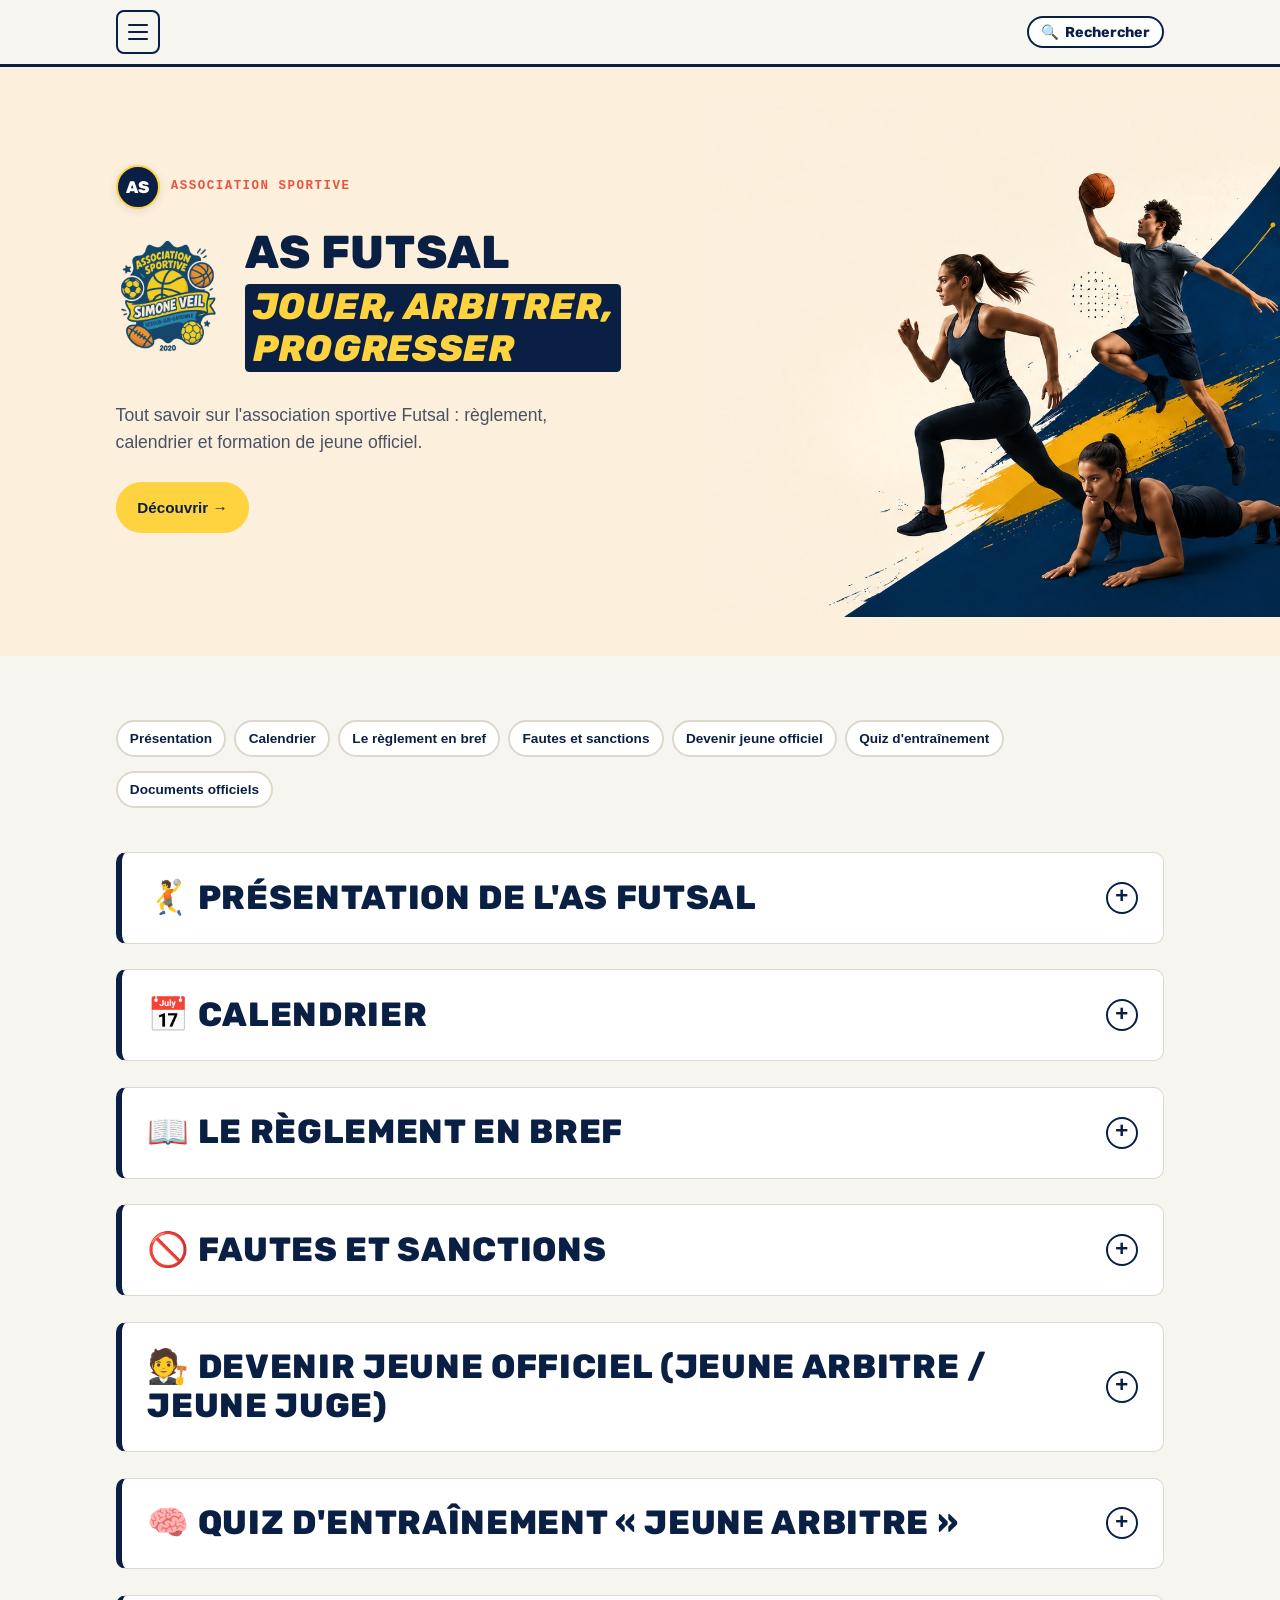
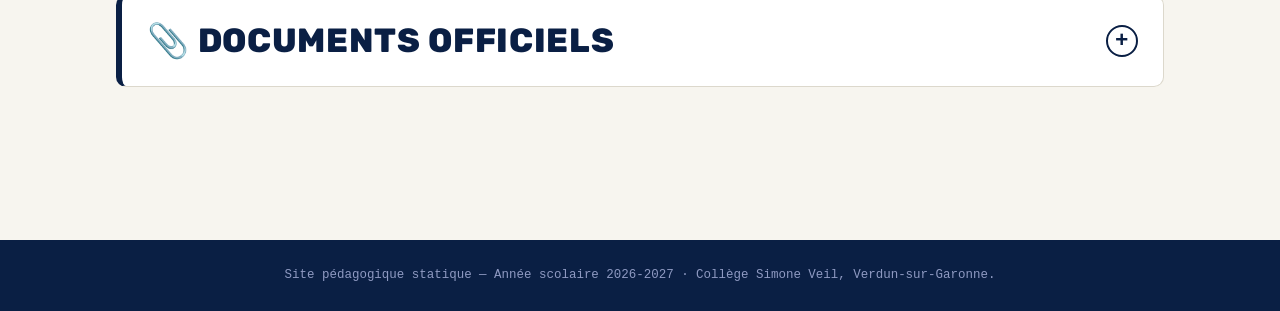
==== commit 7f8a47b9: "Corrections : mode d'emploi PRONOTE, sommaire de l'AS et espacements - dispenses ponctuelles : le ca" ====
--- a/as-futsal.html
+++ b/as-futsal.html
@@ -79,6 +79,7 @@
           <li><a href="#reglement">Le règlement en bref</a></li>
           <li><a href="#fautes-sanctions">Fautes et sanctions</a></li>
           <li><a href="#jeune-officiel">Devenir jeune officiel</a></li>
+          <li><a href="#quiz-arbitre">Quiz d'entraînement</a></li>
           <li><a href="#documents">Documents officiels</a></li>
         </ul>
 
@@ -148,6 +149,14 @@
           </summary>
           <div class="info-card__body">
             <p>Les entraînements, compétitions et dates importantes de l'année, triés du plus proche au plus lointain.</p>
+
+            <div class="callout callout--info">
+              <p class="mb-0">
+                🗓️ <strong>Ce calendrier se complète au fil de l'année :</strong> de nouvelles dates
+                viendront s'ajouter, et certaines <span class="surligne">peuvent encore être modifiées</span>.
+                Pensez à revenir le consulter régulièrement.
+              </p>
+            </div>
 
             <ul class="legende-calendrier">
               <li><span class="legende-calendrier__pastille legende-calendrier__pastille--filles"></span> Filles uniquement</li>
--- a/css/style.css
+++ b/css/style.css
@@ -1597,6 +1597,15 @@
   overflow-x: auto;
   border-radius: var(--radius);
   border: 1px solid var(--color-border);
+  /* Un tableau n'est jamais colle au texte qui le suit. */
+  margin-bottom: var(--space-md);
+}
+
+/* Idem pour une grille de blocs (deux encadres cote a cote, par
+   exemple les deux sortes de coups francs). */
+.info-card__body > .grid,
+.activity-card__body > .grid {
+  margin-bottom: var(--space-md);
 }
 
 table {
@@ -2802,21 +2811,8 @@
   margin-bottom: var(--space-sm);
 }
 
-.ressource__cadre {
-  position: relative;
-  height: 420px;
-  border: 1px solid var(--color-border);
-  border-radius: var(--radius);
-  overflow: hidden;
-  background: var(--color-chalk);
-}
-
-.ressource__cadre iframe {
-  position: absolute;
-  inset: 0;
-  width: 100%;
-  height: 100%;
-  border: 0;
+.ressource__bouton {
+  margin: var(--space-md) 0 0;
 }
 
 .ressource__secours {
